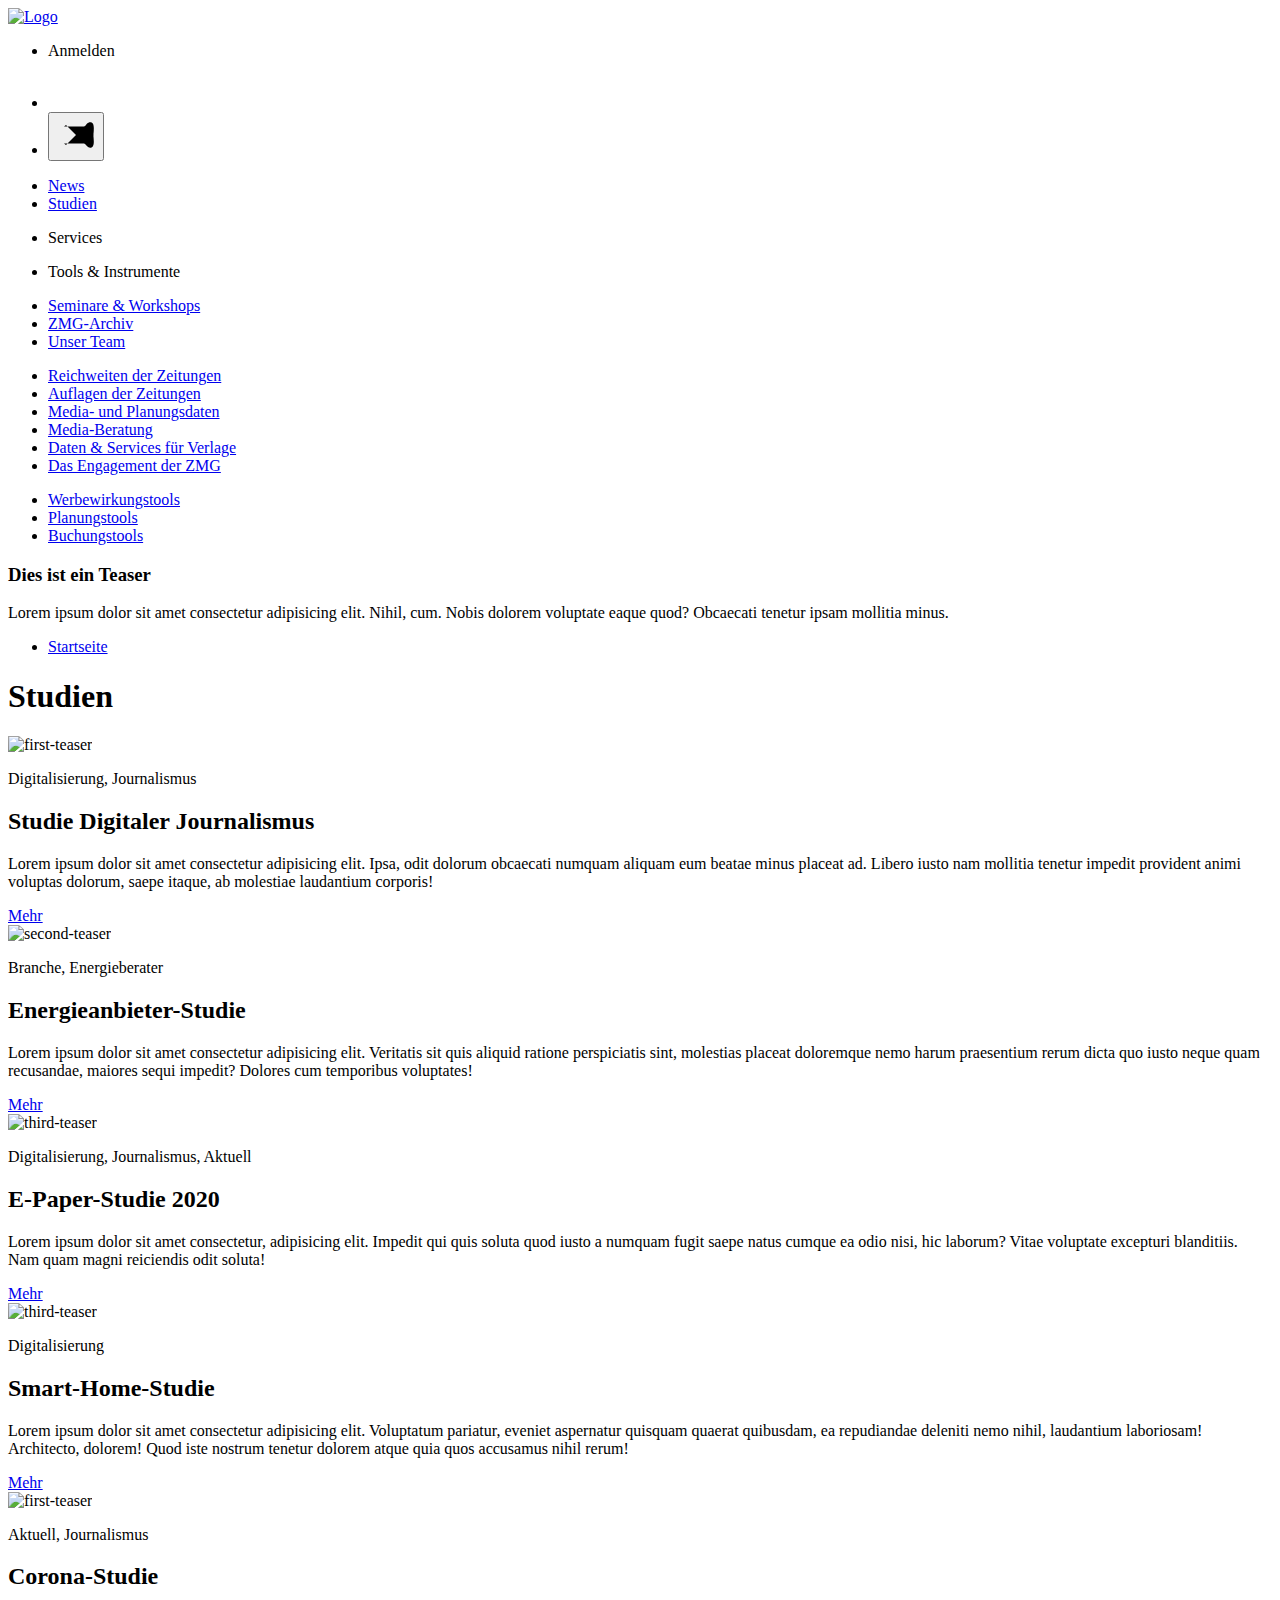
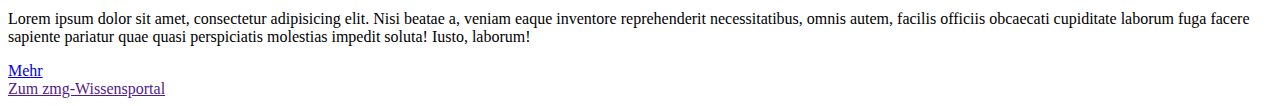
==== Ressources/Public/index.html @ fde975bb "[TASK] Website" ====
<!DOCTYPE html>
<html lang="en">

<head>
    <meta charset="UTF-8">
    <meta http-equiv="X-UA-Compatible" content="IE=edge">
    <meta name="viewport" content="width=device-width, initial-scale=1.0">
    <link rel="stylesheet" href="/main.4a07f87c.css">
    <title>Document</title>
<script src="/main.4a07f87c.js"></script></head>

<body>
    <div class="nav-container">
        <nav class="navbar">
            <div class="logo">
                <a href="/index.html"><img src="/zmg_logo.817211ac.svg" alt="Logo"></a>
            </div>
            <ul class="nav-items">
                <li><p>Anmelden</p><img src="/icon_anmelden.80fb8ffa.svg" alt=""></li>
                <li><img src="/icon_suche.3eb15b2d.svg" alt=""></li>
                <li> <button class="menuButton show-menu" onclick="this.classList.toggle('opened');this.setAttribute('aria-expanded', this.classList.contains('opened'))" aria-label="Main Menu">
                    <svg width="40" height="40" viewBox="0 0 100 100">
                      <path class="line line1" d="M 20,29.000046 H 80.000231 C 80.000231,29.000046 94.498839,28.817352 94.532987,66.711331 94.543142,77.980673 90.966081,81.670246 85.259173,81.668997 79.552261,81.667751 75.000211,74.999942 75.000211,74.999942 L 25.000021,25.000058"></path>
                      <path class="line line2" d="M 20,50 H 80"></path>
                      <path class="line line3" d="M 20,70.999954 H 80.000231 C 80.000231,70.999954 94.498839,71.182648 94.532987,33.288669 94.543142,22.019327 90.966081,18.329754 85.259173,18.331003 79.552261,18.332249 75.000211,25.000058 75.000211,25.000058 L 25.000021,74.999942"></path>
                    </svg>
                  </button>
                </li>
            </ul>
        </nav>
    </div>

    <div class="menu hidden">
        <ul class="nav-level-1">
            <li><a href="/sub.html">News</a></li>
            <li><a href="/sub.html">Studien</a></li>
            <li><p class="has-subPage services">Services</p></li>
            <li><p class="has-subPage tools">Tools & Instrumente</p></li>
            <li><a href="/sub.html">Seminare & Workshops</a></li>
            <li><a href="/sub.html">ZMG-Archiv</a></li>
            <li><a href="/sub.html">Unser Team</a></li>
        </ul>
        <ul class="nav-level-2 level-2-services hidden">
            <li><a href="/sub.html">Reichweiten der Zeitungen</a></li>
            <li><a href="/sub.html">Auflagen der Zeitungen</a></li>
            <li><a href="/sub.html">Media- und Planungsdaten</a></li>
            <li><a href="/sub.html">Media-Beratung</a></li>
            <li><a href="/sub.html">Daten & Services für Verlage</a></li>
            <li><a href="/sub.html">Das Engagement der ZMG</a></li>
        </ul>

        <ul class="nav-level-2 level-2-tools hidden ">
            <li><a href="/sub.html">Werbewirkungstools</a></li>
            <li><a href="/sub.html">Planungstools</a></li>
            <li><a href="/sub.html">Buchungstools</a></li>
        </ul>
        <div class="menu-teaser hidden">
            <div class="menu-teaser-image">
            </div>
            <h3>Dies ist ein Teaser</h3>
            <p>Lorem ipsum dolor sit amet consectetur adipisicing elit. Nihil, cum. Nobis dolorem voluptate eaque quod? Obcaecati tenetur ipsam mollitia minus.</p>
        </div>
    </div>

    <div class="content-wrapper">
    
        <div class="bread-crumb">
            <ul>
                <li><a href="/index.html">Startseite</a></li>
            </ul>
        </div>

        <main>
            <h1>Studien</h1>

            <div class="teaser">
                <img src="/1.669ef572.png" alt="first-teaser">
                <div class="teaser-content">
                    <p class="teaser-category">Digitalisierung, Journalismus</p>
                    <h2 class="teaser-title">Studie Digitaler Journalismus</h2>
                    <p>Lorem ipsum dolor sit amet consectetur adipisicing elit. Ipsa, odit dolorum obcaecati numquam aliquam eum beatae minus placeat ad. Libero iusto nam mollitia tenetur impedit provident animi voluptas dolorum, saepe itaque, ab molestiae laudantium corporis!</p>
                    <a href="/sub.html">Mehr</a>
                </div>
            </div>
            <div class="teaser">
                <img src="/3.626b8dfb.png" alt="second-teaser">
                <div class="teaser-content">
                    <p class="teaser-category">Branche, Energieberater</p>
                    <h2 class="teaser-title">Energieanbieter-Studie</h2>
                    <p>Lorem ipsum dolor sit amet consectetur adipisicing elit. Veritatis sit quis aliquid ratione perspiciatis sint, molestias placeat doloremque nemo harum praesentium rerum dicta quo iusto neque quam recusandae, maiores sequi impedit? Dolores cum temporibus voluptates!</p>
                    <a href="/sub.html">Mehr</a>
                </div>
            </div>
            <div class="teaser">
                <img src="/4.638126a5.png" alt="third-teaser">
                <div class="teaser-content">
                    <p class="teaser-category">Digitalisierung, Journalismus, Aktuell</p>
                    <h2 class="teaser-title">E-Paper-Studie 2020</h2>
                    <p>Lorem ipsum dolor sit amet consectetur, adipisicing elit. Impedit qui quis soluta quod iusto a numquam fugit saepe natus cumque ea odio nisi, hic laborum? Vitae voluptate excepturi blanditiis. Nam quam magni reiciendis odit soluta!</p>
                    <a href="/sub.html">Mehr</a>
                </div>
            </div>
            <div class="teaser">
                <img src="/2.afe90847.png" alt="third-teaser">
                <div class="teaser-content">
                    <p class="teaser-category">Digitalisierung</p>
                    <h2 class="teaser-title">Smart-Home-Studie</h2>
                    <p>Lorem ipsum dolor sit amet consectetur adipisicing elit. Voluptatum pariatur, eveniet aspernatur quisquam quaerat quibusdam, ea repudiandae deleniti nemo nihil, laudantium laboriosam! Architecto, dolorem! Quod iste nostrum tenetur dolorem atque quia quos accusamus nihil rerum!</p>
                    <a href="/sub.html">Mehr</a>
                </div>
            </div>
            <div class="teaser">
                <img src="/5.f92fd753.png" alt="first-teaser">
                <div class="teaser-content">
                    <p class="teaser-category">Aktuell, Journalismus</p>
                    <h2 class="teaser-title">Corona-Studie</h2>
                    <p>Lorem ipsum dolor sit amet, consectetur adipisicing elit. Nisi beatae a, veniam eaque inventore reprehenderit necessitatibus, omnis autem, facilis officiis obcaecati cupiditate laborum fuga facere sapiente pariatur quae quasi perspiciatis molestias impedit soluta! Iusto, laborum!</p>
                    <a href="/sub.html">Mehr</a>
                </div>
            </div>

            <a href="" class="cta">Zum zmg-Wissensportal</a>
        </main>

    </div> <!--Wrapper closing-->


    <script src="https://ajax.googleapis.com/ajax/libs/jquery/3.6.0/jquery.min.js"></script>
    <script src="/main.fb6bbcaf.js"></script>
</body>

</html>
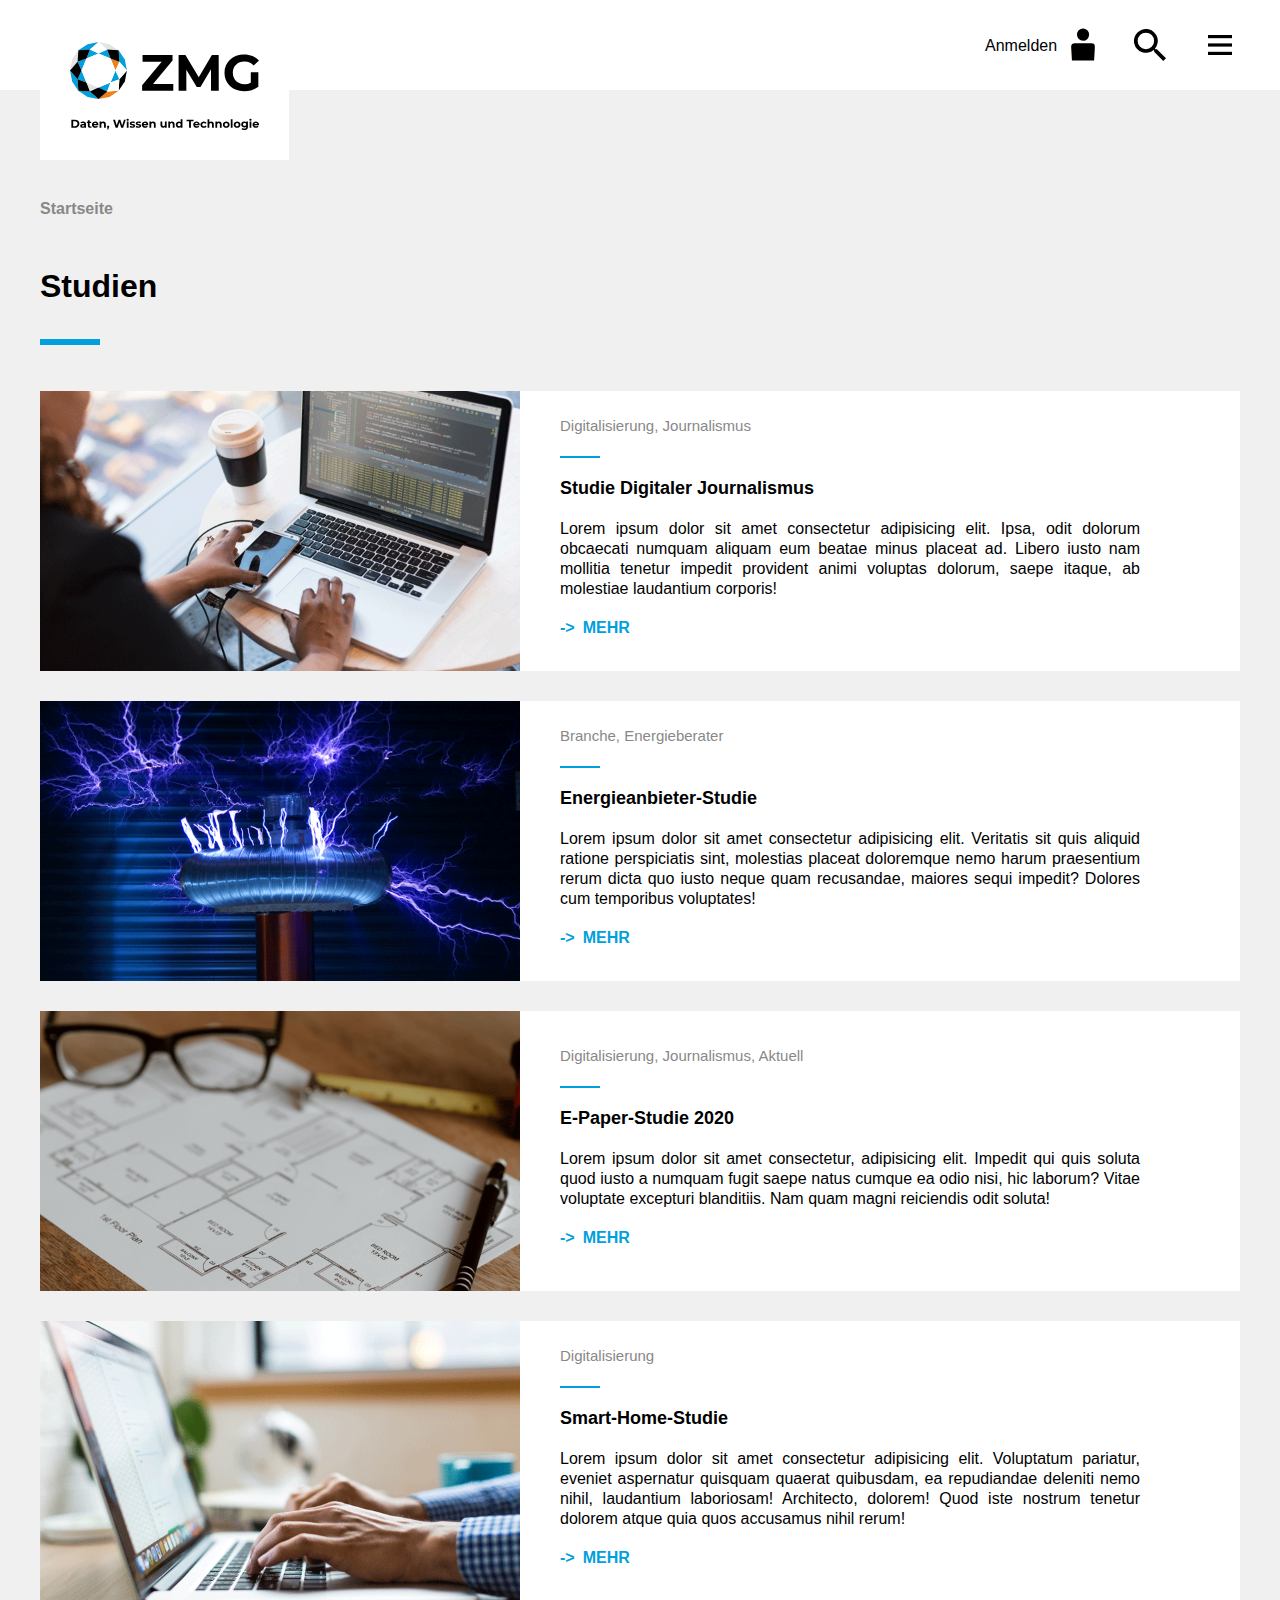
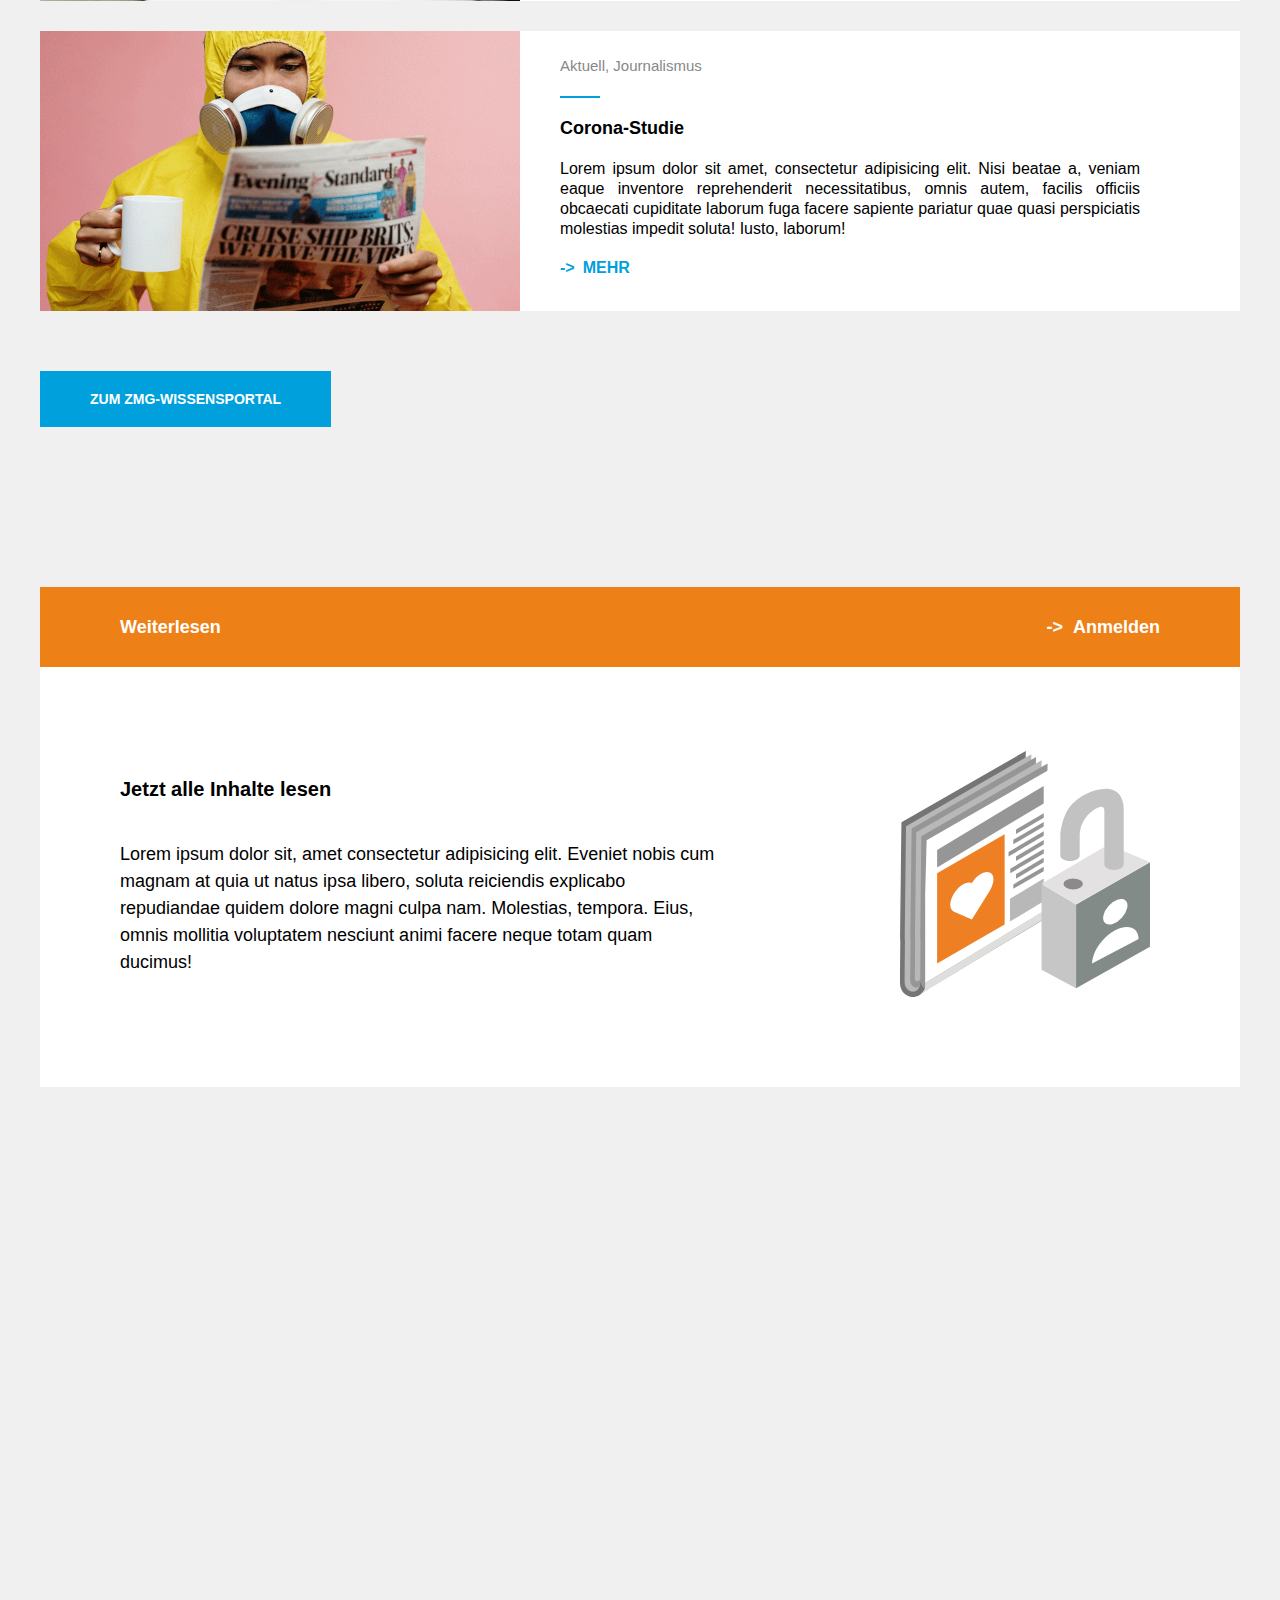
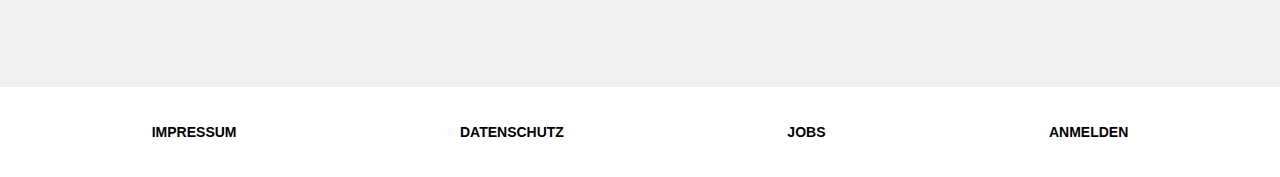
==== commit a833ef09: "[TASK] Adjustments" ====
--- a/Ressources/Public/index.html
+++ b/Ressources/Public/index.html
@@ -1,132 +1 @@
-<!DOCTYPE html>
-<html lang="en">
-
-<head>
-    <meta charset="UTF-8">
-    <meta http-equiv="X-UA-Compatible" content="IE=edge">
-    <meta name="viewport" content="width=device-width, initial-scale=1.0">
-    <link rel="stylesheet" href="/main.4a07f87c.css">
-    <title>Document</title>
-<script src="/main.4a07f87c.js"></script></head>
-
-<body>
-    <div class="nav-container">
-        <nav class="navbar">
-            <div class="logo">
-                <a href="/index.html"><img src="/zmg_logo.817211ac.svg" alt="Logo"></a>
-            </div>
-            <ul class="nav-items">
-                <li><p>Anmelden</p><img src="/icon_anmelden.80fb8ffa.svg" alt=""></li>
-                <li><img src="/icon_suche.3eb15b2d.svg" alt=""></li>
-                <li> <button class="menuButton show-menu" onclick="this.classList.toggle('opened');this.setAttribute('aria-expanded', this.classList.contains('opened'))" aria-label="Main Menu">
-                    <svg width="40" height="40" viewBox="0 0 100 100">
-                      <path class="line line1" d="M 20,29.000046 H 80.000231 C 80.000231,29.000046 94.498839,28.817352 94.532987,66.711331 94.543142,77.980673 90.966081,81.670246 85.259173,81.668997 79.552261,81.667751 75.000211,74.999942 75.000211,74.999942 L 25.000021,25.000058"></path>
-                      <path class="line line2" d="M 20,50 H 80"></path>
-                      <path class="line line3" d="M 20,70.999954 H 80.000231 C 80.000231,70.999954 94.498839,71.182648 94.532987,33.288669 94.543142,22.019327 90.966081,18.329754 85.259173,18.331003 79.552261,18.332249 75.000211,25.000058 75.000211,25.000058 L 25.000021,74.999942"></path>
-                    </svg>
-                  </button>
-                </li>
-            </ul>
-        </nav>
-    </div>
-
-    <div class="menu hidden">
-        <ul class="nav-level-1">
-            <li><a href="/sub.html">News</a></li>
-            <li><a href="/sub.html">Studien</a></li>
-            <li><p class="has-subPage services">Services</p></li>
-            <li><p class="has-subPage tools">Tools & Instrumente</p></li>
-            <li><a href="/sub.html">Seminare & Workshops</a></li>
-            <li><a href="/sub.html">ZMG-Archiv</a></li>
-            <li><a href="/sub.html">Unser Team</a></li>
-        </ul>
-        <ul class="nav-level-2 level-2-services hidden">
-            <li><a href="/sub.html">Reichweiten der Zeitungen</a></li>
-            <li><a href="/sub.html">Auflagen der Zeitungen</a></li>
-            <li><a href="/sub.html">Media- und Planungsdaten</a></li>
-            <li><a href="/sub.html">Media-Beratung</a></li>
-            <li><a href="/sub.html">Daten & Services für Verlage</a></li>
-            <li><a href="/sub.html">Das Engagement der ZMG</a></li>
-        </ul>
-
-        <ul class="nav-level-2 level-2-tools hidden ">
-            <li><a href="/sub.html">Werbewirkungstools</a></li>
-            <li><a href="/sub.html">Planungstools</a></li>
-            <li><a href="/sub.html">Buchungstools</a></li>
-        </ul>
-        <div class="menu-teaser hidden">
-            <div class="menu-teaser-image">
-            </div>
-            <h3>Dies ist ein Teaser</h3>
-            <p>Lorem ipsum dolor sit amet consectetur adipisicing elit. Nihil, cum. Nobis dolorem voluptate eaque quod? Obcaecati tenetur ipsam mollitia minus.</p>
-        </div>
-    </div>
-
-    <div class="content-wrapper">
-    
-        <div class="bread-crumb">
-            <ul>
-                <li><a href="/index.html">Startseite</a></li>
-            </ul>
-        </div>
-
-        <main>
-            <h1>Studien</h1>
-
-            <div class="teaser">
-                <img src="/1.669ef572.png" alt="first-teaser">
-                <div class="teaser-content">
-                    <p class="teaser-category">Digitalisierung, Journalismus</p>
-                    <h2 class="teaser-title">Studie Digitaler Journalismus</h2>
-                    <p>Lorem ipsum dolor sit amet consectetur adipisicing elit. Ipsa, odit dolorum obcaecati numquam aliquam eum beatae minus placeat ad. Libero iusto nam mollitia tenetur impedit provident animi voluptas dolorum, saepe itaque, ab molestiae laudantium corporis!</p>
-                    <a href="/sub.html">Mehr</a>
-                </div>
-            </div>
-            <div class="teaser">
-                <img src="/3.626b8dfb.png" alt="second-teaser">
-                <div class="teaser-content">
-                    <p class="teaser-category">Branche, Energieberater</p>
-                    <h2 class="teaser-title">Energieanbieter-Studie</h2>
-                    <p>Lorem ipsum dolor sit amet consectetur adipisicing elit. Veritatis sit quis aliquid ratione perspiciatis sint, molestias placeat doloremque nemo harum praesentium rerum dicta quo iusto neque quam recusandae, maiores sequi impedit? Dolores cum temporibus voluptates!</p>
-                    <a href="/sub.html">Mehr</a>
-                </div>
-            </div>
-            <div class="teaser">
-                <img src="/4.638126a5.png" alt="third-teaser">
-                <div class="teaser-content">
-                    <p class="teaser-category">Digitalisierung, Journalismus, Aktuell</p>
-                    <h2 class="teaser-title">E-Paper-Studie 2020</h2>
-                    <p>Lorem ipsum dolor sit amet consectetur, adipisicing elit. Impedit qui quis soluta quod iusto a numquam fugit saepe natus cumque ea odio nisi, hic laborum? Vitae voluptate excepturi blanditiis. Nam quam magni reiciendis odit soluta!</p>
-                    <a href="/sub.html">Mehr</a>
-                </div>
-            </div>
-            <div class="teaser">
-                <img src="/2.afe90847.png" alt="third-teaser">
-                <div class="teaser-content">
-                    <p class="teaser-category">Digitalisierung</p>
-                    <h2 class="teaser-title">Smart-Home-Studie</h2>
-                    <p>Lorem ipsum dolor sit amet consectetur adipisicing elit. Voluptatum pariatur, eveniet aspernatur quisquam quaerat quibusdam, ea repudiandae deleniti nemo nihil, laudantium laboriosam! Architecto, dolorem! Quod iste nostrum tenetur dolorem atque quia quos accusamus nihil rerum!</p>
-                    <a href="/sub.html">Mehr</a>
-                </div>
-            </div>
-            <div class="teaser">
-                <img src="/5.f92fd753.png" alt="first-teaser">
-                <div class="teaser-content">
-                    <p class="teaser-category">Aktuell, Journalismus</p>
-                    <h2 class="teaser-title">Corona-Studie</h2>
-                    <p>Lorem ipsum dolor sit amet, consectetur adipisicing elit. Nisi beatae a, veniam eaque inventore reprehenderit necessitatibus, omnis autem, facilis officiis obcaecati cupiditate laborum fuga facere sapiente pariatur quae quasi perspiciatis molestias impedit soluta! Iusto, laborum!</p>
-                    <a href="/sub.html">Mehr</a>
-                </div>
-            </div>
-
-            <a href="" class="cta">Zum zmg-Wissensportal</a>
-        </main>
-
-    </div> <!--Wrapper closing-->
-
-
-    <script src="https://ajax.googleapis.com/ajax/libs/jquery/3.6.0/jquery.min.js"></script>
-    <script src="/main.fb6bbcaf.js"></script>
-</body>
-
-</html>+<!DOCTYPE html><html lang="en"><head><meta charset="UTF-8"><meta http-equiv="X-UA-Compatible" content="IE=edge"><meta name="viewport" content="width=device-width, initial-scale=1.0"><link rel="stylesheet" href="main.59093b3b.css"><title>Document</title></head><body> <div class="nav-container"> <nav class="navbar"> <div class="logo"> <a href="index.html"><img src="zmg_logo.e4b07c7a.svg" alt="Logo"></a> </div> <ul class="nav-items"> <li><p>Anmelden</p><svg xmlns="http://www.w3.org/2000/svg" width="32" height="33" viewBox="0 0 32 33"> <g id="Person" transform="translate(-1256 -3484.5)"> <rect id="Rechteck_111" data-name="Rechteck 111" width="32" height="32" transform="translate(1256 3485)" fill="#fff" opacity="0"></rect> <path id="Schnittmenge_4" data-name="Schnittmenge 4" d="M-9900.238-10c-.275-4.4-.527-8.81-.781-13.215-.158-2.725,1.029-3.982,3.781-3.993,2.711-.012,5.42,0,8.129,0,.9,0,1.807,0,2.709,0,1.887,0,3.773-.006,5.66.01,2.4.019,3.48,1.03,3.406,3.438-.105,3.574-.34,7.146-.561,10.715q-.1,1.526-.205,3.05Zm11.182-19.681a6.2,6.2,0,0,1-6.172-6.226A5.963,5.963,0,0,1-9889.2-42a5.978,5.978,0,0,1,6.146,6.108,6.146,6.146,0,0,1-5.965,6.21Z" transform="translate(11161.182 3526.999)" stroke="rgba(0,0,0,0)" stroke-miterlimit="10" stroke-width="1"></path> </g> </svg></li> <li><svg xmlns="http://www.w3.org/2000/svg" width="32" height="32" viewBox="0 0 32 32"> <g id="Lupe" transform="translate(-1295 -3485)"> <rect id="Rechteck_112" data-name="Rechteck 112" width="32" height="32" transform="translate(1295 3485)" fill="#fff" opacity="0"></rect> <path id="Icon_material-search" data-name="Icon material-search" d="M27.37,24.626H25.925l-.512-.494a11.91,11.91,0,1,0-1.281,1.281l.494.512V27.37l9.148,9.13L36.5,33.774Zm-10.978,0a8.233,8.233,0,1,1,8.233-8.233A8.222,8.222,0,0,1,16.393,24.626Z" transform="translate(1290.5 3480.5)"></path> </g> </svg> </li> <li> <button class="menuButton show-menu" onclick="this.classList.toggle('opened');this.setAttribute('aria-expanded', this.classList.contains('opened'))" aria-label="Main Menu"> <svg width="40" height="40" viewBox="0 0 100 100"> <path class="line line1" d="M 20,29.000046 H 80.000231 C 80.000231,29.000046 94.498839,28.817352 94.532987,66.711331 94.543142,77.980673 90.966081,81.670246 85.259173,81.668997 79.552261,81.667751 75.000211,74.999942 75.000211,74.999942 L 25.000021,25.000058"></path> <path class="line line2" d="M 20,50 H 80"></path> <path class="line line3" d="M 20,70.999954 H 80.000231 C 80.000231,70.999954 94.498839,71.182648 94.532987,33.288669 94.543142,22.019327 90.966081,18.329754 85.259173,18.331003 79.552261,18.332249 75.000211,25.000058 75.000211,25.000058 L 25.000021,74.999942"></path> </svg> </button> </li> </ul> </nav> </div> <div class="hidden menu"> <ul class="nav-level-1"> <li><a href="sub.html">News</a></li> <li><a href="sub.html">Studien</a></li> <li><p class="has-subPage services">Services</p></li> <li><p class="has-subPage tools">Tools & Instrumente</p></li> <li><a href="sub.html">Seminare & Workshops</a></li> <li><a href="sub.html">ZMG-Archiv</a></li> <li><a href="sub.html">Unser Team</a></li> </ul> <ul class="hidden level-2-services nav-level-2"> <li><a href="sub.html">Reichweiten der Zeitungen</a></li> <li><a href="sub.html">Auflagen der Zeitungen</a></li> <li><a href="sub.html">Media- und Planungsdaten</a></li> <li><a href="sub.html">Media-Beratung</a></li> <li><a href="sub.html">Daten & Services für Verlage</a></li> <li><a href="sub.html">Das Engagement der ZMG</a></li> </ul> <ul class="hidden level-2-tools nav-level-2"> <li><a href="sub.html">Werbewirkungstools</a></li> <li><a href="sub.html">Planungstools</a></li> <li><a href="sub.html">Buchungstools</a></li> </ul> <div class="hidden menu-teaser"> <div class="menu-teaser-image"> </div> <h3>Dies ist ein Teaser</h3> <p>Lorem ipsum dolor sit amet consectetur adipisicing elit. Nihil, cum. Nobis dolorem voluptate eaque quod? Obcaecati tenetur ipsam mollitia minus.</p> </div> </div> <div class="content-wrapper"> <div class="bread-crumb"> <ul> <li><a href="index.html">Startseite</a></li> </ul> </div> <main> <h1>Studien</h1> <div class="teaser"> <img src="1.e93bbf5e.png" alt="first-teaser"> <div class="teaser-content"> <p class="teaser-category">Digitalisierung, Journalismus</p> <h2 class="teaser-title">Studie Digitaler Journalismus</h2> <p>Lorem ipsum dolor sit amet consectetur adipisicing elit. Ipsa, odit dolorum obcaecati numquam aliquam eum beatae minus placeat ad. Libero iusto nam mollitia tenetur impedit provident animi voluptas dolorum, saepe itaque, ab molestiae laudantium corporis!</p> <a href="sub.html">Mehr</a> </div> </div> <div class="teaser"> <img src="3.c77cd8c3.png" alt="second-teaser"> <div class="teaser-content"> <p class="teaser-category">Branche, Energieberater</p> <h2 class="teaser-title">Energieanbieter-Studie</h2> <p>Lorem ipsum dolor sit amet consectetur adipisicing elit. Veritatis sit quis aliquid ratione perspiciatis sint, molestias placeat doloremque nemo harum praesentium rerum dicta quo iusto neque quam recusandae, maiores sequi impedit? Dolores cum temporibus voluptates!</p> <a href="sub.html">Mehr</a> </div> </div> <div class="teaser"> <img src="4.e2fd3b27.png" alt="third-teaser"> <div class="teaser-content"> <p class="teaser-category">Digitalisierung, Journalismus, Aktuell</p> <h2 class="teaser-title">E-Paper-Studie 2020</h2> <p>Lorem ipsum dolor sit amet consectetur, adipisicing elit. Impedit qui quis soluta quod iusto a numquam fugit saepe natus cumque ea odio nisi, hic laborum? Vitae voluptate excepturi blanditiis. Nam quam magni reiciendis odit soluta!</p> <a href="sub.html">Mehr</a> </div> </div> <div class="teaser"> <img src="2.5c48288c.png" alt="third-teaser"> <div class="teaser-content"> <p class="teaser-category">Digitalisierung</p> <h2 class="teaser-title">Smart-Home-Studie</h2> <p>Lorem ipsum dolor sit amet consectetur adipisicing elit. Voluptatum pariatur, eveniet aspernatur quisquam quaerat quibusdam, ea repudiandae deleniti nemo nihil, laudantium laboriosam! Architecto, dolorem! Quod iste nostrum tenetur dolorem atque quia quos accusamus nihil rerum!</p> <a href="sub.html">Mehr</a> </div> </div> <div class="teaser"> <img src="5.3db6870a.png" alt="first-teaser"> <div class="teaser-content"> <p class="teaser-category">Aktuell, Journalismus</p> <h2 class="teaser-title">Corona-Studie</h2> <p>Lorem ipsum dolor sit amet, consectetur adipisicing elit. Nisi beatae a, veniam eaque inventore reprehenderit necessitatibus, omnis autem, facilis officiis obcaecati cupiditate laborum fuga facere sapiente pariatur quae quasi perspiciatis molestias impedit soluta! Iusto, laborum!</p> <a href="sub.html">Mehr</a> </div> </div> <a href="sub.html" class="cta">Zum zmg-Wissensportal</a> <div class="content-element-2"> <div class="teaser"> <a href="sub">Weiterlesen</a> <a href="sub">Anmelden</a> </div> <div class="teaser-content"> <div class="teaser-text"> <h3>Jetzt alle Inhalte lesen</h3> <p>Lorem ipsum dolor sit, amet consectetur adipisicing elit. Eveniet nobis cum magnam at quia ut natus ipsa libero, soluta reiciendis explicabo repudiandae quidem dolore magni culpa nam. Molestias, tempora. Eius, omnis mollitia voluptatem nesciunt animi facere neque totam quam ducimus!</p> </div> <img src="illu_mitgleidschafft.d0e4cb1d.svg" alt=""> </div> </div> </main> </div>  <div class="footer-container"> <div class="footer"> <ul> <li><a href="sub.html">Impressum</a></li> <li><a href="sub.html">Datenschutz</a></li> <li><a href="sub.html">Jobs</a></li> <li><a href="sub.html">Anmelden</a></li> </ul> </div> </div> <script src="https://ajax.googleapis.com/ajax/libs/jquery/3.6.0/jquery.min.js"></script> <script src="main.6518d4b3.js"></script> </body></html>--- a/Ressources/Public/main.59093b3b.css
+++ b/Ressources/Public/main.59093b3b.css
@@ -0,0 +1,2 @@
+*{box-sizing:border-box;font-family:Verdana,Geneva,Tahoma,sans-serif}*,body{margin:0;padding:0}body{background-color:#f0f0f0}.nav-container{width:100%;background-color:#fff;position:fixed;z-index:2}.nav-container .navbar{background-color:#fff;color:#000;display:flex;justify-content:space-between;height:90px;width:1200px;margin:0 auto}.nav-container .navbar .logo{padding:15px;position:relative;top:41px}.nav-container .navbar .logo img{background-color:#fff;position:absolute;margin:auto;top:0;left:0;right:0;bottom:0;padding:30px}.nav-container .navbar .nav-items{list-style:none}.nav-container .navbar .nav-items li{display:inline-block;padding:25px 15px;cursor:pointer}.nav-container .navbar .nav-items li p{display:inline;vertical-align:10px;margin-right:10px;color:#000}.nav-container .navbar .nav-items li:last-child{padding-right:0;vertical-align:sub}.nav-container .navbar .nav-items li svg{fill:#000;transition:all .2s ease}.nav-container .navbar .nav-items li svg:hover{fill:#00a0dd}.nav-container .menuButton{background-color:transparent;border:none;cursor:pointer;display:flex;padding:0}.nav-container .line{fill:none;stroke:#000;stroke-width:8;transition:stroke-dasharray .6s cubic-bezier(.4,0,.2,1),stroke-dashoffset .6s cubic-bezier(.4,0,.2,1)}.nav-container .line1{stroke-dasharray:60 207;stroke-width:8}.nav-container .line2{stroke-dasharray:60 60;stroke-width:8}.nav-container .line3{stroke-dasharray:60 207;stroke-width:8}.nav-container .opened .line1{stroke-dasharray:90 207;stroke-dashoffset:-134;stroke-width:8}.nav-container .opened .line2{stroke-dasharray:1 60;stroke-dashoffset:-30;stroke-width:8}.nav-container .opened .line3{stroke-dasharray:90 207;stroke-dashoffset:-134;stroke-width:8}.menu{background-color:#00a0dd;z-index:1;position:absolute;width:1200px;position:fixed;top:90px;margin:0 auto;left:0;right:0;padding:140px 100px 60px;display:flex;flex-direction:row;justify-content:space-between;align-items:center}.nav-level-1{width:450px}.nav-level-1,.nav-level-2{list-style:none;font-size:30px;line-height:70px;font-weight:700}.has-subPage{display:flex;justify-content:space-between}.has-subPage:after{content:"+"}.nav-level-1 li a,p{text-decoration:none;color:#fff}.nav-level-1 li a:hover,p:hover{color:#000;cursor:pointer}.nav-level-2 li a{text-decoration:none;color:#000}.nav-level-2 li a:hover{color:#fff}.menu-teaser{width:300px;display:flex;flex-direction:column;align-items:center}.menu-teaser .menu-teaser-image{height:40px;width:20px;background-color:#ee8018}.menu-teaser .menu-teaser-image:before{left:-30px;bottom:20px;height:60px}.menu-teaser .menu-teaser-image:after,.menu-teaser .menu-teaser-image:before{content:"";display:block;position:relative;width:20px;background-color:#ee8018}.menu-teaser .menu-teaser-image:after{left:30px;top:-110px;height:90px}.menu-teaser h3{color:#fff;font-size:20px;padding:40px 40px 20px;text-align:center}.menu-teaser p{color:#fff;font-size:16px;line-height:20px;text-align:justify}.bread-crumb{position:relative;top:200px}.bread-crumb ul{list-style:none;display:flex}.bread-crumb ul li{padding-right:20px}.bread-crumb ul li a{text-decoration:none;font-weight:700;color:#888}.bread-crumb ul li a:hover{color:#00a0dd;border-bottom:3px solid #00a0dd}.content-wrapper{margin:0 auto;width:1200px}.content-wrapper main{padding-bottom:400px}.content-wrapper h1{padding:250px 0 80px}.content-wrapper h1:after{content:"";background-color:#00a0dd;position:relative;display:block;width:60px;height:6px;bottom:-34px}.content-wrapper .teaser{width:100%;height:280px;background-color:#fff;margin-bottom:30px;display:flex;flex-direction:row;justify-content:center;align-items:center}.content-wrapper .teaser img{width:40%}.content-wrapper .teaser .teaser-content{width:60%;padding:30px 100px 60px 40px}.content-wrapper .teaser .teaser-content .teaser-category{color:#888;padding-bottom:40px;font-size:15px}.content-wrapper .teaser .teaser-content h2{font-weight:700;font-size:18px}.content-wrapper .teaser .teaser-content h2:before{content:"";position:relative;top:-20px;display:block;width:40px;height:2px;background-color:#00a0dd}.content-wrapper .teaser .teaser-content p{font-size:16px;line-height:20px;text-align:justify;padding:20px 0;color:#000;cursor:auto}.content-wrapper .teaser .teaser-content a{font-weight:700;text-transform:uppercase;color:#00a0dd;text-decoration:none;transition:all .2s ease}.content-wrapper .teaser .teaser-content a:before{content:"->";padding-right:8px;font-weight:700}.content-wrapper .teaser .teaser-content a:hover{border-bottom:2px solid #00a0dd}.content-wrapper .cta{background-color:#00a0dd;display:block;margin-top:60px;width:fit-content;color:#fff;border:none;text-transform:uppercase;text-decoration:none;font-weight:700;padding:20px 50px;font-size:14px;transition:all .3s ease}.content-wrapper .cta:hover{background-color:#1cb9f7;text-decoration:underline;transform:scale(1.03)}.content-wrapper .content-element-2{padding-top:40px}.content-wrapper .content-element-2 .teaser{background-color:#ee8018;width:100%;height:80px;display:flex;justify-content:space-between;padding:0 80px;line-height:80px;margin-bottom:0;margin-top:120px}.content-wrapper .content-element-2 .teaser a{color:#fff;font-weight:700;font-size:18px;text-decoration:none;transition:all .2s ease}.content-wrapper .content-element-2 .teaser a:last-child:before{content:"->";padding-right:10px}.content-wrapper .content-element-2 .teaser a:hover{text-decoration:underline}.content-wrapper .content-element-2 .teaser-content{display:flex;justify-content:space-between;align-items:center;background-color:#fff;padding:80px}.content-wrapper .content-element-2 .teaser-content .teaser-text{width:600px}.content-wrapper .content-element-2 .teaser-content .teaser-text h3{font-size:20px;padding:0 0 40px}.content-wrapper .content-element-2 .teaser-content .teaser-text p{color:#000;font-size:18px;line-height:27px;cursor:auto}.footer-container{background-color:#fff;overflow:hidden;margin-top:200px}.footer-container .footer{height:90px;width:1200px;margin:0 auto}.footer-container .footer ul{display:flex;list-style:none;justify-content:space-around;line-height:90px}.footer-container .footer ul li a{color:#000;text-decoration:none;font-weight:700;font-size:14px;text-transform:uppercase}.footer-container .footer ul li a:hover{border-bottom:2px solid #000}.hidden{display:none}.active{color:#000}.active:after{content:"-"}.menu.hidden-teaser>.menu-teaser{display:none}
+/*# sourceMappingURL=main.59093b3b.css.map */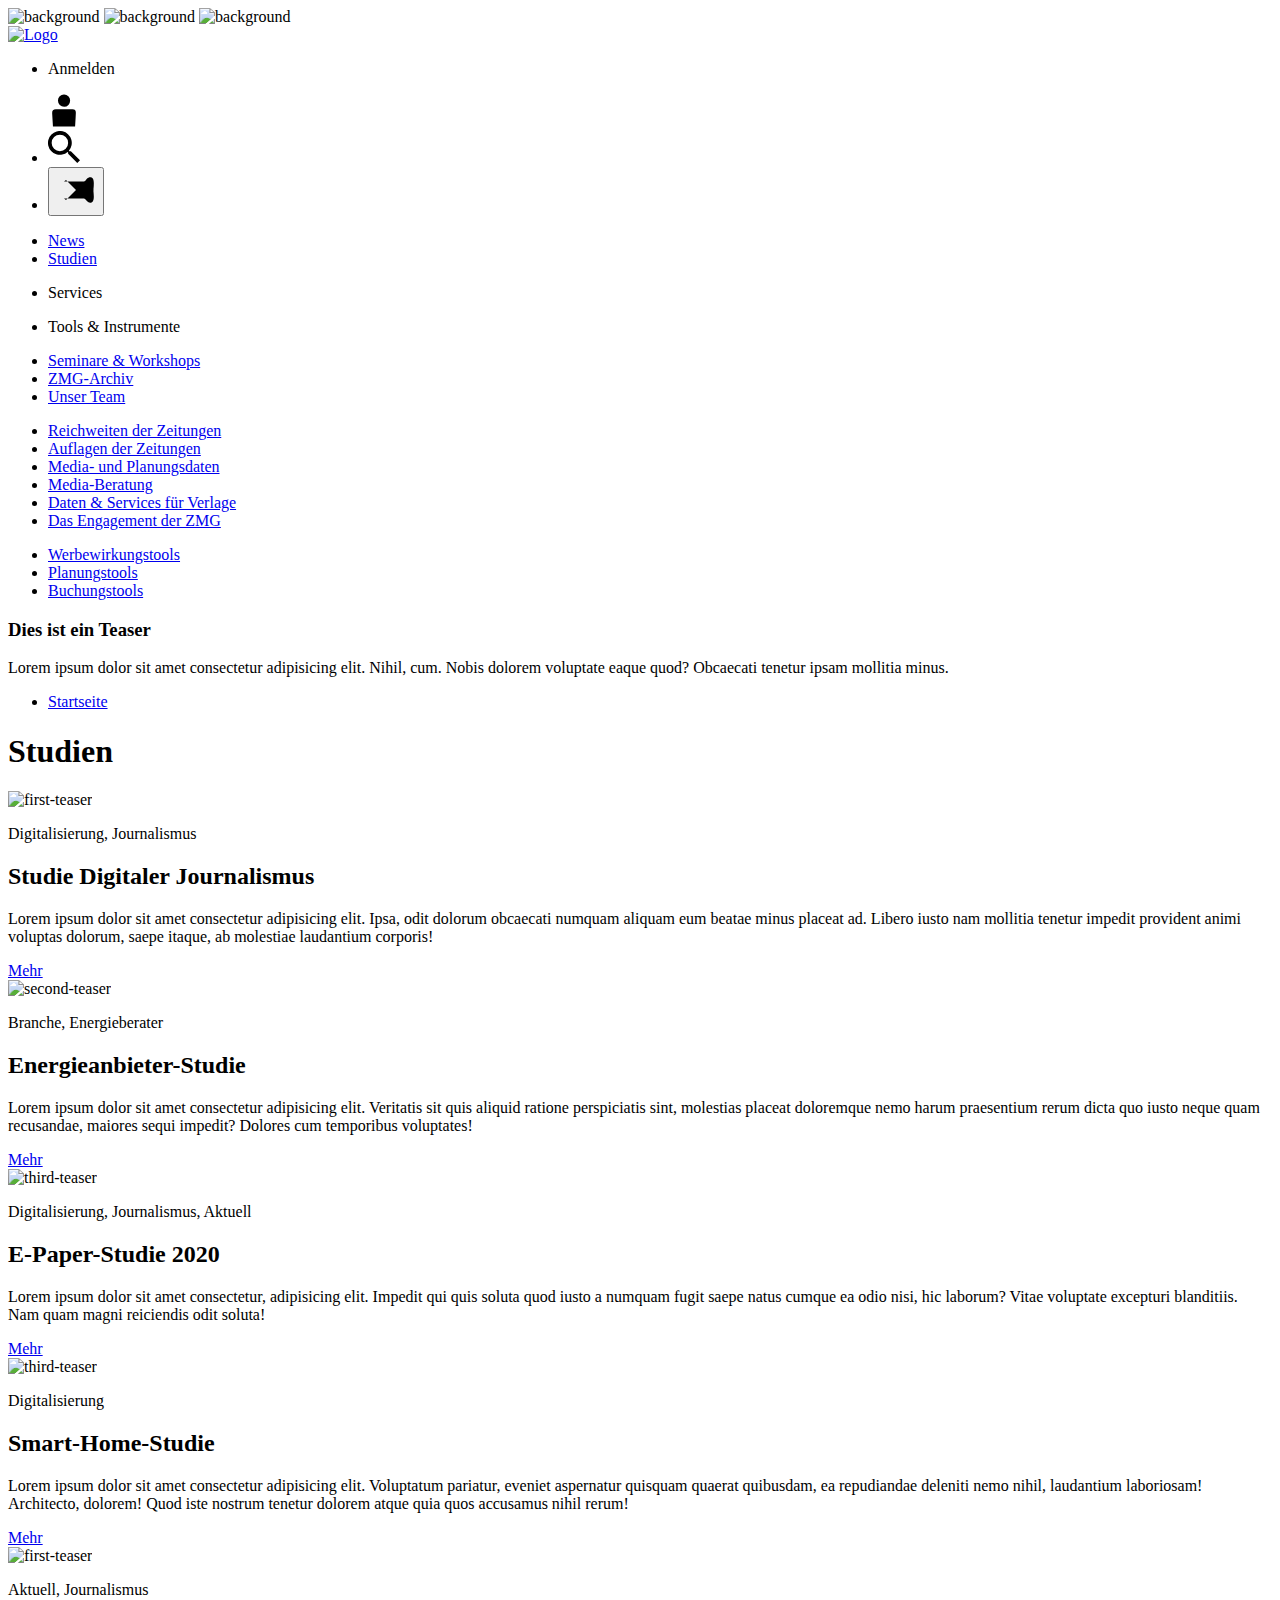
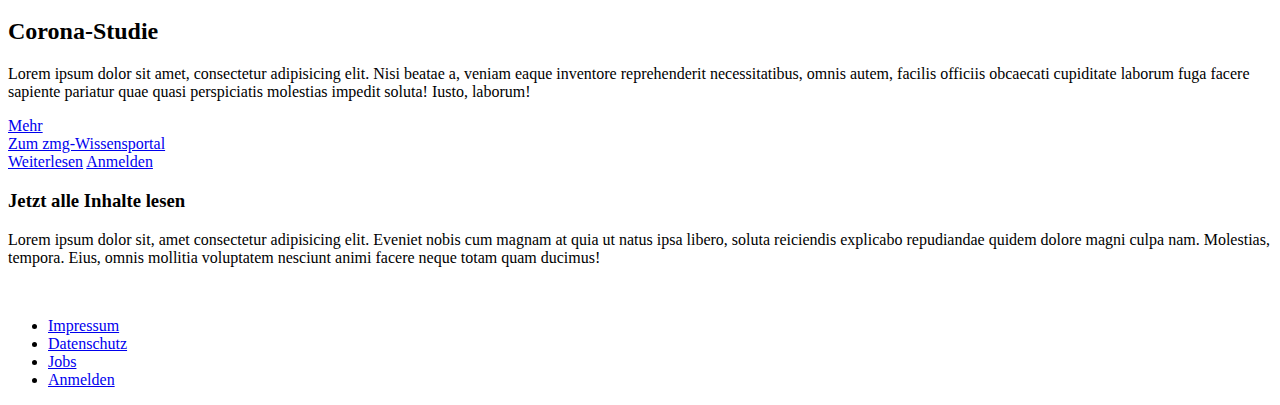
==== commit 8ba1099b: "[TASK] Background diamonds" ====
--- a/Ressources/Public/index.html
+++ b/Ressources/Public/index.html
@@ -1 +1,175 @@
-<!DOCTYPE html><html lang="en"><head><meta charset="UTF-8"><meta http-equiv="X-UA-Compatible" content="IE=edge"><meta name="viewport" content="width=device-width, initial-scale=1.0"><link rel="stylesheet" href="main.59093b3b.css"><title>Document</title></head><body> <div class="nav-container"> <nav class="navbar"> <div class="logo"> <a href="index.html"><img src="zmg_logo.e4b07c7a.svg" alt="Logo"></a> </div> <ul class="nav-items"> <li><p>Anmelden</p><svg xmlns="http://www.w3.org/2000/svg" width="32" height="33" viewBox="0 0 32 33"> <g id="Person" transform="translate(-1256 -3484.5)"> <rect id="Rechteck_111" data-name="Rechteck 111" width="32" height="32" transform="translate(1256 3485)" fill="#fff" opacity="0"></rect> <path id="Schnittmenge_4" data-name="Schnittmenge 4" d="M-9900.238-10c-.275-4.4-.527-8.81-.781-13.215-.158-2.725,1.029-3.982,3.781-3.993,2.711-.012,5.42,0,8.129,0,.9,0,1.807,0,2.709,0,1.887,0,3.773-.006,5.66.01,2.4.019,3.48,1.03,3.406,3.438-.105,3.574-.34,7.146-.561,10.715q-.1,1.526-.205,3.05Zm11.182-19.681a6.2,6.2,0,0,1-6.172-6.226A5.963,5.963,0,0,1-9889.2-42a5.978,5.978,0,0,1,6.146,6.108,6.146,6.146,0,0,1-5.965,6.21Z" transform="translate(11161.182 3526.999)" stroke="rgba(0,0,0,0)" stroke-miterlimit="10" stroke-width="1"></path> </g> </svg></li> <li><svg xmlns="http://www.w3.org/2000/svg" width="32" height="32" viewBox="0 0 32 32"> <g id="Lupe" transform="translate(-1295 -3485)"> <rect id="Rechteck_112" data-name="Rechteck 112" width="32" height="32" transform="translate(1295 3485)" fill="#fff" opacity="0"></rect> <path id="Icon_material-search" data-name="Icon material-search" d="M27.37,24.626H25.925l-.512-.494a11.91,11.91,0,1,0-1.281,1.281l.494.512V27.37l9.148,9.13L36.5,33.774Zm-10.978,0a8.233,8.233,0,1,1,8.233-8.233A8.222,8.222,0,0,1,16.393,24.626Z" transform="translate(1290.5 3480.5)"></path> </g> </svg> </li> <li> <button class="menuButton show-menu" onclick="this.classList.toggle('opened');this.setAttribute('aria-expanded', this.classList.contains('opened'))" aria-label="Main Menu"> <svg width="40" height="40" viewBox="0 0 100 100"> <path class="line line1" d="M 20,29.000046 H 80.000231 C 80.000231,29.000046 94.498839,28.817352 94.532987,66.711331 94.543142,77.980673 90.966081,81.670246 85.259173,81.668997 79.552261,81.667751 75.000211,74.999942 75.000211,74.999942 L 25.000021,25.000058"></path> <path class="line line2" d="M 20,50 H 80"></path> <path class="line line3" d="M 20,70.999954 H 80.000231 C 80.000231,70.999954 94.498839,71.182648 94.532987,33.288669 94.543142,22.019327 90.966081,18.329754 85.259173,18.331003 79.552261,18.332249 75.000211,25.000058 75.000211,25.000058 L 25.000021,74.999942"></path> </svg> </button> </li> </ul> </nav> </div> <div class="hidden menu"> <ul class="nav-level-1"> <li><a href="sub.html">News</a></li> <li><a href="sub.html">Studien</a></li> <li><p class="has-subPage services">Services</p></li> <li><p class="has-subPage tools">Tools & Instrumente</p></li> <li><a href="sub.html">Seminare & Workshops</a></li> <li><a href="sub.html">ZMG-Archiv</a></li> <li><a href="sub.html">Unser Team</a></li> </ul> <ul class="hidden level-2-services nav-level-2"> <li><a href="sub.html">Reichweiten der Zeitungen</a></li> <li><a href="sub.html">Auflagen der Zeitungen</a></li> <li><a href="sub.html">Media- und Planungsdaten</a></li> <li><a href="sub.html">Media-Beratung</a></li> <li><a href="sub.html">Daten & Services für Verlage</a></li> <li><a href="sub.html">Das Engagement der ZMG</a></li> </ul> <ul class="hidden level-2-tools nav-level-2"> <li><a href="sub.html">Werbewirkungstools</a></li> <li><a href="sub.html">Planungstools</a></li> <li><a href="sub.html">Buchungstools</a></li> </ul> <div class="hidden menu-teaser"> <div class="menu-teaser-image"> </div> <h3>Dies ist ein Teaser</h3> <p>Lorem ipsum dolor sit amet consectetur adipisicing elit. Nihil, cum. Nobis dolorem voluptate eaque quod? Obcaecati tenetur ipsam mollitia minus.</p> </div> </div> <div class="content-wrapper"> <div class="bread-crumb"> <ul> <li><a href="index.html">Startseite</a></li> </ul> </div> <main> <h1>Studien</h1> <div class="teaser"> <img src="1.e93bbf5e.png" alt="first-teaser"> <div class="teaser-content"> <p class="teaser-category">Digitalisierung, Journalismus</p> <h2 class="teaser-title">Studie Digitaler Journalismus</h2> <p>Lorem ipsum dolor sit amet consectetur adipisicing elit. Ipsa, odit dolorum obcaecati numquam aliquam eum beatae minus placeat ad. Libero iusto nam mollitia tenetur impedit provident animi voluptas dolorum, saepe itaque, ab molestiae laudantium corporis!</p> <a href="sub.html">Mehr</a> </div> </div> <div class="teaser"> <img src="3.c77cd8c3.png" alt="second-teaser"> <div class="teaser-content"> <p class="teaser-category">Branche, Energieberater</p> <h2 class="teaser-title">Energieanbieter-Studie</h2> <p>Lorem ipsum dolor sit amet consectetur adipisicing elit. Veritatis sit quis aliquid ratione perspiciatis sint, molestias placeat doloremque nemo harum praesentium rerum dicta quo iusto neque quam recusandae, maiores sequi impedit? Dolores cum temporibus voluptates!</p> <a href="sub.html">Mehr</a> </div> </div> <div class="teaser"> <img src="4.e2fd3b27.png" alt="third-teaser"> <div class="teaser-content"> <p class="teaser-category">Digitalisierung, Journalismus, Aktuell</p> <h2 class="teaser-title">E-Paper-Studie 2020</h2> <p>Lorem ipsum dolor sit amet consectetur, adipisicing elit. Impedit qui quis soluta quod iusto a numquam fugit saepe natus cumque ea odio nisi, hic laborum? Vitae voluptate excepturi blanditiis. Nam quam magni reiciendis odit soluta!</p> <a href="sub.html">Mehr</a> </div> </div> <div class="teaser"> <img src="2.5c48288c.png" alt="third-teaser"> <div class="teaser-content"> <p class="teaser-category">Digitalisierung</p> <h2 class="teaser-title">Smart-Home-Studie</h2> <p>Lorem ipsum dolor sit amet consectetur adipisicing elit. Voluptatum pariatur, eveniet aspernatur quisquam quaerat quibusdam, ea repudiandae deleniti nemo nihil, laudantium laboriosam! Architecto, dolorem! Quod iste nostrum tenetur dolorem atque quia quos accusamus nihil rerum!</p> <a href="sub.html">Mehr</a> </div> </div> <div class="teaser"> <img src="5.3db6870a.png" alt="first-teaser"> <div class="teaser-content"> <p class="teaser-category">Aktuell, Journalismus</p> <h2 class="teaser-title">Corona-Studie</h2> <p>Lorem ipsum dolor sit amet, consectetur adipisicing elit. Nisi beatae a, veniam eaque inventore reprehenderit necessitatibus, omnis autem, facilis officiis obcaecati cupiditate laborum fuga facere sapiente pariatur quae quasi perspiciatis molestias impedit soluta! Iusto, laborum!</p> <a href="sub.html">Mehr</a> </div> </div> <a href="sub.html" class="cta">Zum zmg-Wissensportal</a> <div class="content-element-2"> <div class="teaser"> <a href="sub">Weiterlesen</a> <a href="sub">Anmelden</a> </div> <div class="teaser-content"> <div class="teaser-text"> <h3>Jetzt alle Inhalte lesen</h3> <p>Lorem ipsum dolor sit, amet consectetur adipisicing elit. Eveniet nobis cum magnam at quia ut natus ipsa libero, soluta reiciendis explicabo repudiandae quidem dolore magni culpa nam. Molestias, tempora. Eius, omnis mollitia voluptatem nesciunt animi facere neque totam quam ducimus!</p> </div> <img src="illu_mitgleidschafft.d0e4cb1d.svg" alt=""> </div> </div> </main> </div>  <div class="footer-container"> <div class="footer"> <ul> <li><a href="sub.html">Impressum</a></li> <li><a href="sub.html">Datenschutz</a></li> <li><a href="sub.html">Jobs</a></li> <li><a href="sub.html">Anmelden</a></li> </ul> </div> </div> <script src="https://ajax.googleapis.com/ajax/libs/jquery/3.6.0/jquery.min.js"></script> <script src="main.6518d4b3.js"></script> </body></html>+<!DOCTYPE html>
+<html lang="en">
+
+<head>
+    <meta charset="UTF-8">
+    <meta http-equiv="X-UA-Compatible" content="IE=edge">
+    <meta name="viewport" content="width=device-width, initial-scale=1.0">
+    <link rel="stylesheet" href="/main.4a07f87c.css">
+    <title>Document</title>
+<script src="/main.4a07f87c.js"></script></head>
+
+<body>
+
+    <img class="background-left" src="/bg_objekt_links.379aee69.svg" alt="background">
+    <img class="background-right" src="/bg_objekt_oben_rechts.e5134fee.svg" alt="background">
+    <img class="background-right-bottom" src="/bg_objekt_unten_rechts_menu.f9e56141.svg" alt="background">
+    
+    <div class="nav-container">
+        <nav class="navbar">
+            <div class="logo">
+                <a href="/index.html"><img src="/zmg_logo.817211ac.svg" alt="Logo"></a>
+            </div>
+            <ul class="nav-items">
+                <li><p>Anmelden</p><svg xmlns="http://www.w3.org/2000/svg" width="32" height="33" viewBox="0 0 32 33">
+                    <g id="Person" transform="translate(-1256 -3484.5)">
+                      <rect id="Rechteck_111" data-name="Rechteck 111" width="32" height="32" transform="translate(1256 3485)" fill="#fff" opacity="0"></rect>
+                      <path id="Schnittmenge_4" data-name="Schnittmenge 4" d="M-9900.238-10c-.275-4.4-.527-8.81-.781-13.215-.158-2.725,1.029-3.982,3.781-3.993,2.711-.012,5.42,0,8.129,0,.9,0,1.807,0,2.709,0,1.887,0,3.773-.006,5.66.01,2.4.019,3.48,1.03,3.406,3.438-.105,3.574-.34,7.146-.561,10.715q-.1,1.526-.205,3.05Zm11.182-19.681a6.2,6.2,0,0,1-6.172-6.226A5.963,5.963,0,0,1-9889.2-42a5.978,5.978,0,0,1,6.146,6.108,6.146,6.146,0,0,1-5.965,6.21Z" transform="translate(11161.182 3526.999)" stroke="rgba(0,0,0,0)" stroke-miterlimit="10" stroke-width="1"></path>
+                    </g>
+                  </svg></li>
+                <li><svg xmlns="http://www.w3.org/2000/svg" width="32" height="32" viewBox="0 0 32 32">
+                    <g id="Lupe" transform="translate(-1295 -3485)">
+                      <rect id="Rechteck_112" data-name="Rechteck 112" width="32" height="32" transform="translate(1295 3485)" fill="#fff" opacity="0"></rect>
+                      <path id="Icon_material-search" data-name="Icon material-search" d="M27.37,24.626H25.925l-.512-.494a11.91,11.91,0,1,0-1.281,1.281l.494.512V27.37l9.148,9.13L36.5,33.774Zm-10.978,0a8.233,8.233,0,1,1,8.233-8.233A8.222,8.222,0,0,1,16.393,24.626Z" transform="translate(1290.5 3480.5)"></path>
+                    </g>
+                  </svg>
+                  </li>
+                <li> <button class="menuButton show-menu" onclick="this.classList.toggle('opened');this.setAttribute('aria-expanded', this.classList.contains('opened'))" aria-label="Main Menu">
+                    <svg width="40" height="40" viewBox="0 0 100 100">
+                      <path class="line line1" d="M 20,29.000046 H 80.000231 C 80.000231,29.000046 94.498839,28.817352 94.532987,66.711331 94.543142,77.980673 90.966081,81.670246 85.259173,81.668997 79.552261,81.667751 75.000211,74.999942 75.000211,74.999942 L 25.000021,25.000058"></path>
+                      <path class="line line2" d="M 20,50 H 80"></path>
+                      <path class="line line3" d="M 20,70.999954 H 80.000231 C 80.000231,70.999954 94.498839,71.182648 94.532987,33.288669 94.543142,22.019327 90.966081,18.329754 85.259173,18.331003 79.552261,18.332249 75.000211,25.000058 75.000211,25.000058 L 25.000021,74.999942"></path>
+                    </svg>
+                  </button>
+                </li>
+            </ul>
+        </nav>
+    </div>
+
+    <div class="menu hidden">
+        <ul class="nav-level-1">
+            <li><a href="/sub.html">News</a></li>
+            <li><a href="/sub.html">Studien</a></li>
+            <li><p class="has-subPage services">Services</p></li>
+            <li><p class="has-subPage tools">Tools & Instrumente</p></li>
+            <li><a href="/sub.html">Seminare & Workshops</a></li>
+            <li><a href="/sub.html">ZMG-Archiv</a></li>
+            <li><a href="/sub.html">Unser Team</a></li>
+        </ul>
+        <ul class="nav-level-2 level-2-services hidden">
+            <li><a href="/sub.html">Reichweiten der Zeitungen</a></li>
+            <li><a href="/sub.html">Auflagen der Zeitungen</a></li>
+            <li><a href="/sub.html">Media- und Planungsdaten</a></li>
+            <li><a href="/sub.html">Media-Beratung</a></li>
+            <li><a href="/sub.html">Daten & Services für Verlage</a></li>
+            <li><a href="/sub.html">Das Engagement der ZMG</a></li>
+        </ul>
+
+        <ul class="nav-level-2 level-2-tools hidden ">
+            <li><a href="/sub.html">Werbewirkungstools</a></li>
+            <li><a href="/sub.html">Planungstools</a></li>
+            <li><a href="/sub.html">Buchungstools</a></li>
+        </ul>
+        <div class="menu-teaser hidden">
+            <div class="menu-teaser-image">
+            </div>
+            <h3>Dies ist ein Teaser</h3>
+            <p>Lorem ipsum dolor sit amet consectetur adipisicing elit. Nihil, cum. Nobis dolorem voluptate eaque quod? Obcaecati tenetur ipsam mollitia minus.</p>
+        </div>
+    </div>
+
+    <div class="content-wrapper">
+    
+        <div class="bread-crumb">
+            <ul>
+                <li><a href="/index.html">Startseite</a></li>
+            </ul>
+        </div>
+
+        <main>
+            <h1>Studien</h1>
+
+            <div class="teaser">
+                <img src="/1.669ef572.png" alt="first-teaser">
+                <div class="teaser-content">
+                    <p class="teaser-category">Digitalisierung, Journalismus</p>
+                    <h2 class="teaser-title">Studie Digitaler Journalismus</h2>
+                    <p>Lorem ipsum dolor sit amet consectetur adipisicing elit. Ipsa, odit dolorum obcaecati numquam aliquam eum beatae minus placeat ad. Libero iusto nam mollitia tenetur impedit provident animi voluptas dolorum, saepe itaque, ab molestiae laudantium corporis!</p>
+                    <a href="/sub.html">Mehr</a>
+                </div>
+            </div>
+            <div class="teaser">
+                <img src="/3.626b8dfb.png" alt="second-teaser">
+                <div class="teaser-content">
+                    <p class="teaser-category">Branche, Energieberater</p>
+                    <h2 class="teaser-title">Energieanbieter-Studie</h2>
+                    <p>Lorem ipsum dolor sit amet consectetur adipisicing elit. Veritatis sit quis aliquid ratione perspiciatis sint, molestias placeat doloremque nemo harum praesentium rerum dicta quo iusto neque quam recusandae, maiores sequi impedit? Dolores cum temporibus voluptates!</p>
+                    <a href="/sub.html">Mehr</a>
+                </div>
+            </div>
+            <div class="teaser">
+                <img src="/4.638126a5.png" alt="third-teaser">
+                <div class="teaser-content">
+                    <p class="teaser-category">Digitalisierung, Journalismus, Aktuell</p>
+                    <h2 class="teaser-title">E-Paper-Studie 2020</h2>
+                    <p>Lorem ipsum dolor sit amet consectetur, adipisicing elit. Impedit qui quis soluta quod iusto a numquam fugit saepe natus cumque ea odio nisi, hic laborum? Vitae voluptate excepturi blanditiis. Nam quam magni reiciendis odit soluta!</p>
+                    <a href="/sub.html">Mehr</a>
+                </div>
+            </div>
+            <div class="teaser">
+                <img src="/2.afe90847.png" alt="third-teaser">
+                <div class="teaser-content">
+                    <p class="teaser-category">Digitalisierung</p>
+                    <h2 class="teaser-title">Smart-Home-Studie</h2>
+                    <p>Lorem ipsum dolor sit amet consectetur adipisicing elit. Voluptatum pariatur, eveniet aspernatur quisquam quaerat quibusdam, ea repudiandae deleniti nemo nihil, laudantium laboriosam! Architecto, dolorem! Quod iste nostrum tenetur dolorem atque quia quos accusamus nihil rerum!</p>
+                    <a href="/sub.html">Mehr</a>
+                </div>
+            </div>
+            <div class="teaser">
+                <img src="/5.f92fd753.png" alt="first-teaser">
+                <div class="teaser-content">
+                    <p class="teaser-category">Aktuell, Journalismus</p>
+                    <h2 class="teaser-title">Corona-Studie</h2>
+                    <p>Lorem ipsum dolor sit amet, consectetur adipisicing elit. Nisi beatae a, veniam eaque inventore reprehenderit necessitatibus, omnis autem, facilis officiis obcaecati cupiditate laborum fuga facere sapiente pariatur quae quasi perspiciatis molestias impedit soluta! Iusto, laborum!</p>
+                    <a href="/sub.html">Mehr</a>
+                </div>
+            </div>
+
+            <a href="/sub.html" class="cta">Zum zmg-Wissensportal</a>
+
+            <div class="content-element-2">
+                <div class="teaser">
+                    <a href="sub">Weiterlesen</a>
+                    <a href="sub">Anmelden</a>
+                </div>
+                <div class="teaser-content">
+                    <div class="teaser-text">
+                        <h3>Jetzt alle Inhalte lesen</h3>
+                        <p>Lorem ipsum dolor sit, amet consectetur adipisicing elit. Eveniet nobis cum magnam at quia ut
+                            natus ipsa libero, soluta reiciendis explicabo repudiandae quidem dolore magni culpa nam.
+                            Molestias, tempora. Eius, omnis mollitia voluptatem nesciunt animi facere neque totam quam
+                            ducimus!</p>
+                    </div>
+                    <img src="/illu_mitgleidschafft.e11872c4.svg" alt="">
+                </div>
+            </div>
+        </main>
+
+    </div> <!--Wrapper closing-->
+
+    <div class="footer-container">
+        <div class="footer">
+            <ul>
+                <li><a href="/sub.html">Impressum</a></li>
+                <li><a href="/sub.html">Datenschutz</a></li>
+                <li><a href="/sub.html">Jobs</a></li>
+                <li><a href="/sub.html">Anmelden</a></li>
+            </ul>
+        </div>
+    </div>
+
+    <script src="https://ajax.googleapis.com/ajax/libs/jquery/3.6.0/jquery.min.js"></script>
+    <script src="/main.fb6bbcaf.js"></script>
+</body>
+
+</html>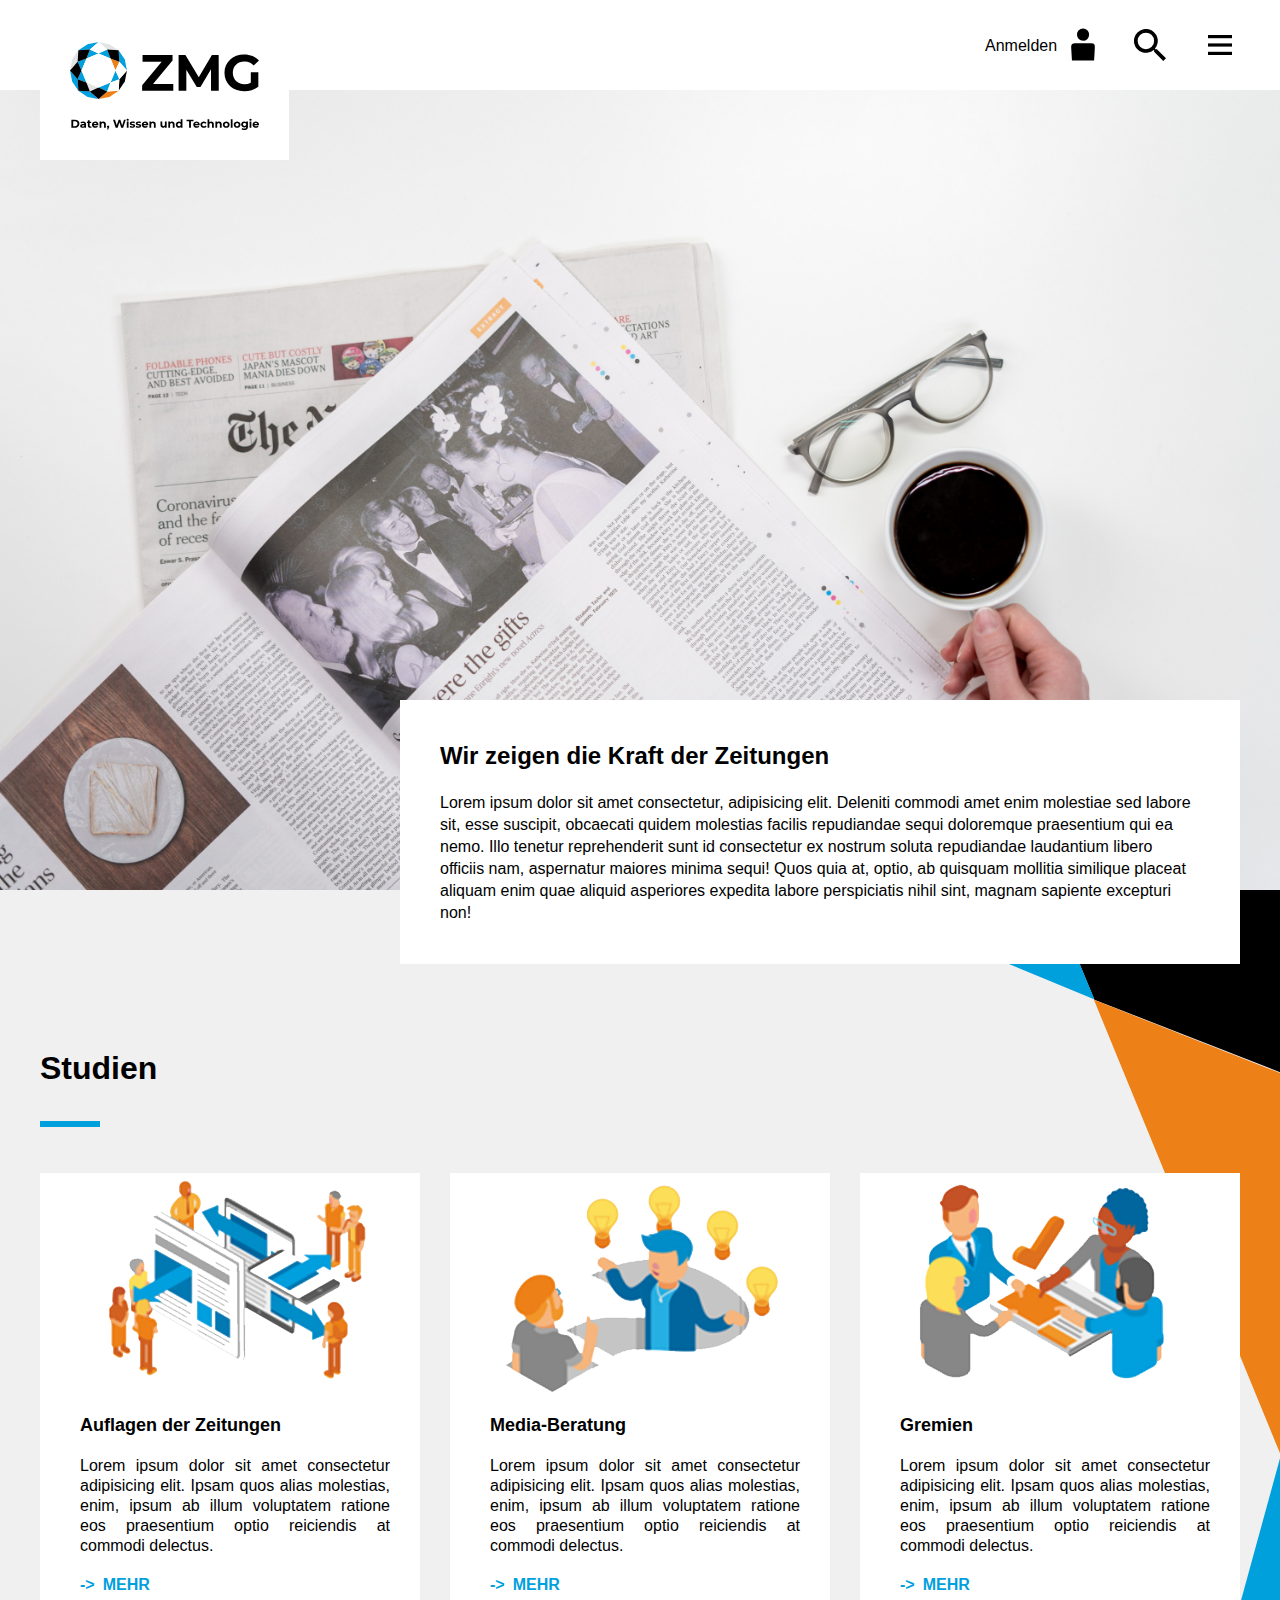
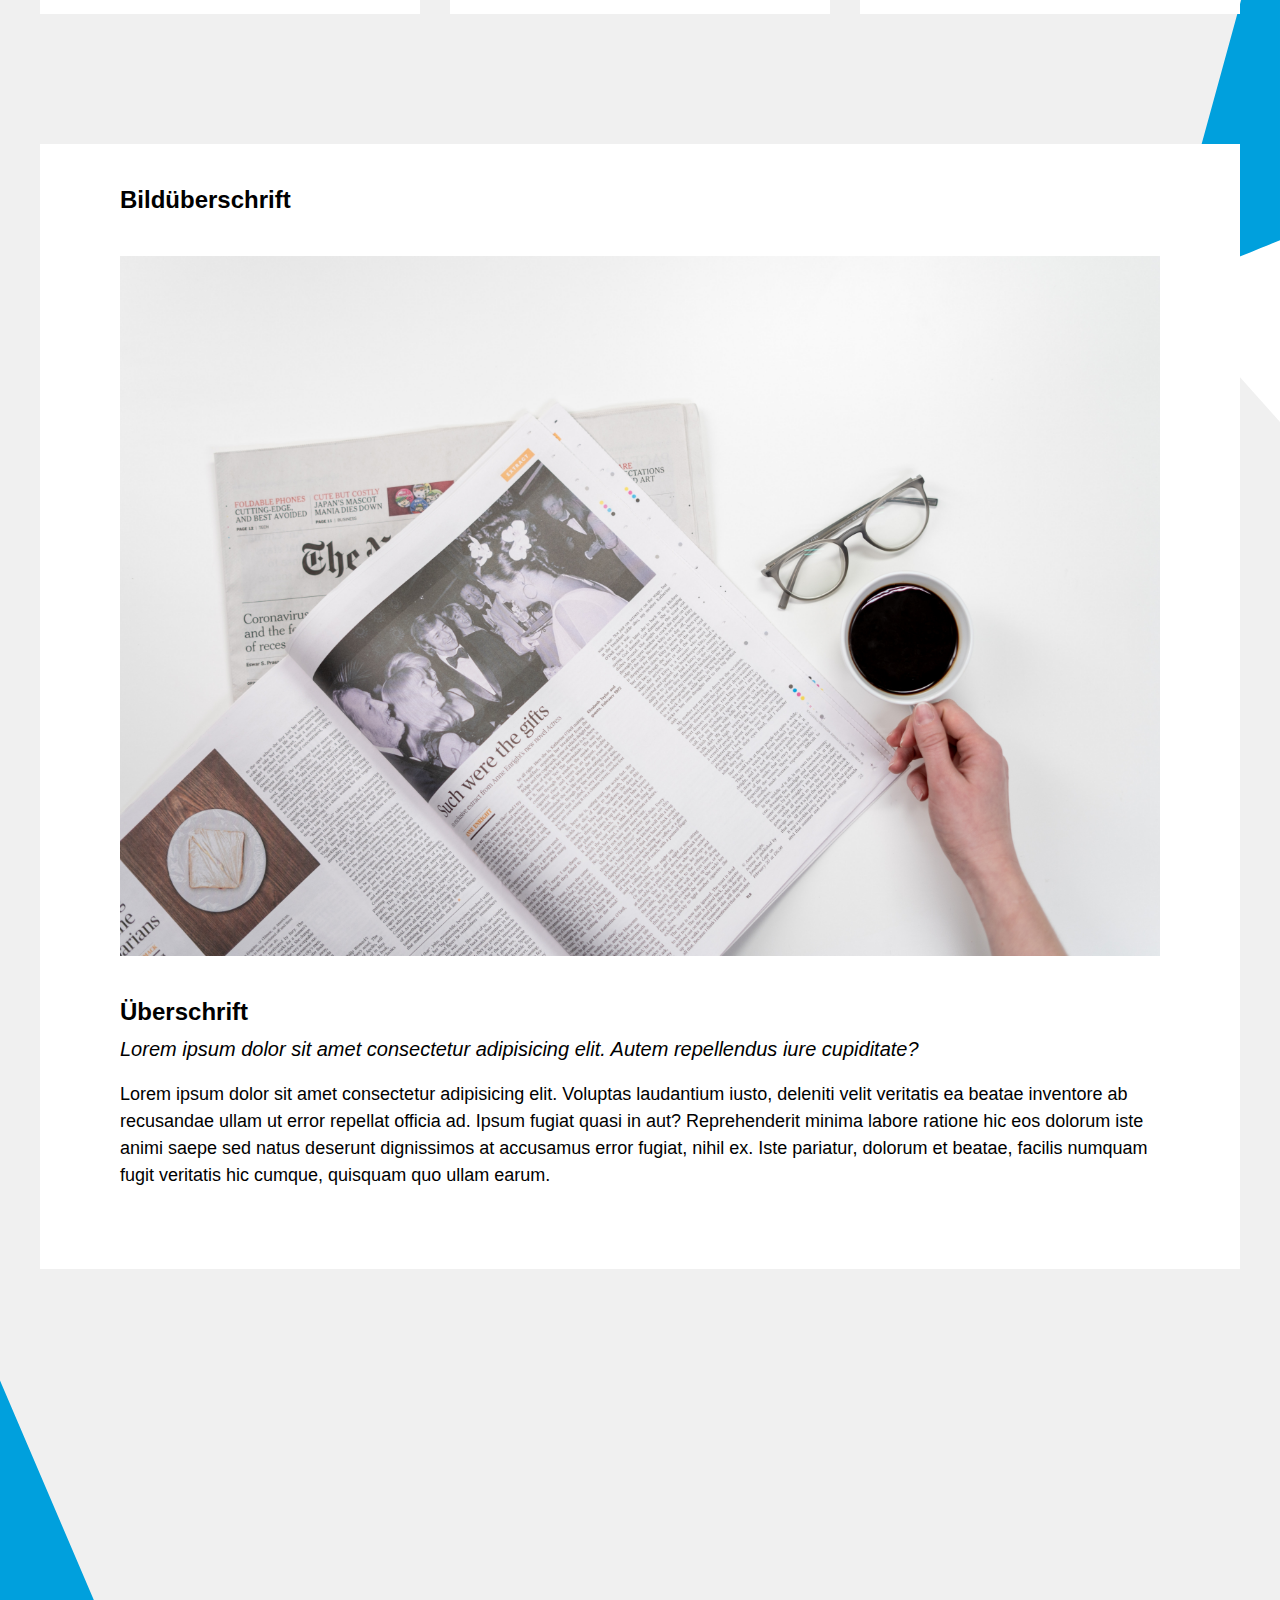
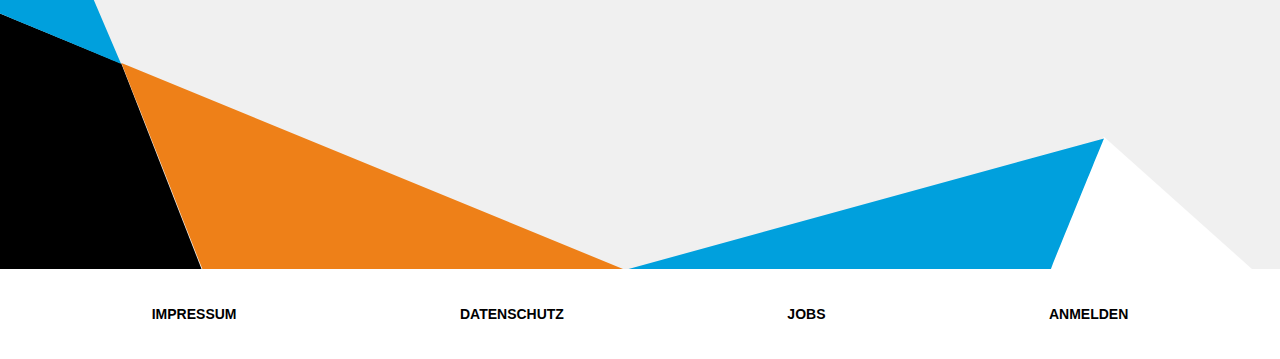
==== commit e17c46ac: "[TASK] Done" ====
--- a/Ressources/Public/index.html
+++ b/Ressources/Public/index.html
@@ -1,175 +1 @@
-<!DOCTYPE html>
-<html lang="en">
-
-<head>
-    <meta charset="UTF-8">
-    <meta http-equiv="X-UA-Compatible" content="IE=edge">
-    <meta name="viewport" content="width=device-width, initial-scale=1.0">
-    <link rel="stylesheet" href="/main.4a07f87c.css">
-    <title>Document</title>
-<script src="/main.4a07f87c.js"></script></head>
-
-<body>
-
-    <img class="background-left" src="/bg_objekt_links.379aee69.svg" alt="background">
-    <img class="background-right" src="/bg_objekt_oben_rechts.e5134fee.svg" alt="background">
-    <img class="background-right-bottom" src="/bg_objekt_unten_rechts_menu.f9e56141.svg" alt="background">
-    
-    <div class="nav-container">
-        <nav class="navbar">
-            <div class="logo">
-                <a href="/index.html"><img src="/zmg_logo.817211ac.svg" alt="Logo"></a>
-            </div>
-            <ul class="nav-items">
-                <li><p>Anmelden</p><svg xmlns="http://www.w3.org/2000/svg" width="32" height="33" viewBox="0 0 32 33">
-                    <g id="Person" transform="translate(-1256 -3484.5)">
-                      <rect id="Rechteck_111" data-name="Rechteck 111" width="32" height="32" transform="translate(1256 3485)" fill="#fff" opacity="0"></rect>
-                      <path id="Schnittmenge_4" data-name="Schnittmenge 4" d="M-9900.238-10c-.275-4.4-.527-8.81-.781-13.215-.158-2.725,1.029-3.982,3.781-3.993,2.711-.012,5.42,0,8.129,0,.9,0,1.807,0,2.709,0,1.887,0,3.773-.006,5.66.01,2.4.019,3.48,1.03,3.406,3.438-.105,3.574-.34,7.146-.561,10.715q-.1,1.526-.205,3.05Zm11.182-19.681a6.2,6.2,0,0,1-6.172-6.226A5.963,5.963,0,0,1-9889.2-42a5.978,5.978,0,0,1,6.146,6.108,6.146,6.146,0,0,1-5.965,6.21Z" transform="translate(11161.182 3526.999)" stroke="rgba(0,0,0,0)" stroke-miterlimit="10" stroke-width="1"></path>
-                    </g>
-                  </svg></li>
-                <li><svg xmlns="http://www.w3.org/2000/svg" width="32" height="32" viewBox="0 0 32 32">
-                    <g id="Lupe" transform="translate(-1295 -3485)">
-                      <rect id="Rechteck_112" data-name="Rechteck 112" width="32" height="32" transform="translate(1295 3485)" fill="#fff" opacity="0"></rect>
-                      <path id="Icon_material-search" data-name="Icon material-search" d="M27.37,24.626H25.925l-.512-.494a11.91,11.91,0,1,0-1.281,1.281l.494.512V27.37l9.148,9.13L36.5,33.774Zm-10.978,0a8.233,8.233,0,1,1,8.233-8.233A8.222,8.222,0,0,1,16.393,24.626Z" transform="translate(1290.5 3480.5)"></path>
-                    </g>
-                  </svg>
-                  </li>
-                <li> <button class="menuButton show-menu" onclick="this.classList.toggle('opened');this.setAttribute('aria-expanded', this.classList.contains('opened'))" aria-label="Main Menu">
-                    <svg width="40" height="40" viewBox="0 0 100 100">
-                      <path class="line line1" d="M 20,29.000046 H 80.000231 C 80.000231,29.000046 94.498839,28.817352 94.532987,66.711331 94.543142,77.980673 90.966081,81.670246 85.259173,81.668997 79.552261,81.667751 75.000211,74.999942 75.000211,74.999942 L 25.000021,25.000058"></path>
-                      <path class="line line2" d="M 20,50 H 80"></path>
-                      <path class="line line3" d="M 20,70.999954 H 80.000231 C 80.000231,70.999954 94.498839,71.182648 94.532987,33.288669 94.543142,22.019327 90.966081,18.329754 85.259173,18.331003 79.552261,18.332249 75.000211,25.000058 75.000211,25.000058 L 25.000021,74.999942"></path>
-                    </svg>
-                  </button>
-                </li>
-            </ul>
-        </nav>
-    </div>
-
-    <div class="menu hidden">
-        <ul class="nav-level-1">
-            <li><a href="/sub.html">News</a></li>
-            <li><a href="/sub.html">Studien</a></li>
-            <li><p class="has-subPage services">Services</p></li>
-            <li><p class="has-subPage tools">Tools & Instrumente</p></li>
-            <li><a href="/sub.html">Seminare & Workshops</a></li>
-            <li><a href="/sub.html">ZMG-Archiv</a></li>
-            <li><a href="/sub.html">Unser Team</a></li>
-        </ul>
-        <ul class="nav-level-2 level-2-services hidden">
-            <li><a href="/sub.html">Reichweiten der Zeitungen</a></li>
-            <li><a href="/sub.html">Auflagen der Zeitungen</a></li>
-            <li><a href="/sub.html">Media- und Planungsdaten</a></li>
-            <li><a href="/sub.html">Media-Beratung</a></li>
-            <li><a href="/sub.html">Daten & Services für Verlage</a></li>
-            <li><a href="/sub.html">Das Engagement der ZMG</a></li>
-        </ul>
-
-        <ul class="nav-level-2 level-2-tools hidden ">
-            <li><a href="/sub.html">Werbewirkungstools</a></li>
-            <li><a href="/sub.html">Planungstools</a></li>
-            <li><a href="/sub.html">Buchungstools</a></li>
-        </ul>
-        <div class="menu-teaser hidden">
-            <div class="menu-teaser-image">
-            </div>
-            <h3>Dies ist ein Teaser</h3>
-            <p>Lorem ipsum dolor sit amet consectetur adipisicing elit. Nihil, cum. Nobis dolorem voluptate eaque quod? Obcaecati tenetur ipsam mollitia minus.</p>
-        </div>
-    </div>
-
-    <div class="content-wrapper">
-    
-        <div class="bread-crumb">
-            <ul>
-                <li><a href="/index.html">Startseite</a></li>
-            </ul>
-        </div>
-
-        <main>
-            <h1>Studien</h1>
-
-            <div class="teaser">
-                <img src="/1.669ef572.png" alt="first-teaser">
-                <div class="teaser-content">
-                    <p class="teaser-category">Digitalisierung, Journalismus</p>
-                    <h2 class="teaser-title">Studie Digitaler Journalismus</h2>
-                    <p>Lorem ipsum dolor sit amet consectetur adipisicing elit. Ipsa, odit dolorum obcaecati numquam aliquam eum beatae minus placeat ad. Libero iusto nam mollitia tenetur impedit provident animi voluptas dolorum, saepe itaque, ab molestiae laudantium corporis!</p>
-                    <a href="/sub.html">Mehr</a>
-                </div>
-            </div>
-            <div class="teaser">
-                <img src="/3.626b8dfb.png" alt="second-teaser">
-                <div class="teaser-content">
-                    <p class="teaser-category">Branche, Energieberater</p>
-                    <h2 class="teaser-title">Energieanbieter-Studie</h2>
-                    <p>Lorem ipsum dolor sit amet consectetur adipisicing elit. Veritatis sit quis aliquid ratione perspiciatis sint, molestias placeat doloremque nemo harum praesentium rerum dicta quo iusto neque quam recusandae, maiores sequi impedit? Dolores cum temporibus voluptates!</p>
-                    <a href="/sub.html">Mehr</a>
-                </div>
-            </div>
-            <div class="teaser">
-                <img src="/4.638126a5.png" alt="third-teaser">
-                <div class="teaser-content">
-                    <p class="teaser-category">Digitalisierung, Journalismus, Aktuell</p>
-                    <h2 class="teaser-title">E-Paper-Studie 2020</h2>
-                    <p>Lorem ipsum dolor sit amet consectetur, adipisicing elit. Impedit qui quis soluta quod iusto a numquam fugit saepe natus cumque ea odio nisi, hic laborum? Vitae voluptate excepturi blanditiis. Nam quam magni reiciendis odit soluta!</p>
-                    <a href="/sub.html">Mehr</a>
-                </div>
-            </div>
-            <div class="teaser">
-                <img src="/2.afe90847.png" alt="third-teaser">
-                <div class="teaser-content">
-                    <p class="teaser-category">Digitalisierung</p>
-                    <h2 class="teaser-title">Smart-Home-Studie</h2>
-                    <p>Lorem ipsum dolor sit amet consectetur adipisicing elit. Voluptatum pariatur, eveniet aspernatur quisquam quaerat quibusdam, ea repudiandae deleniti nemo nihil, laudantium laboriosam! Architecto, dolorem! Quod iste nostrum tenetur dolorem atque quia quos accusamus nihil rerum!</p>
-                    <a href="/sub.html">Mehr</a>
-                </div>
-            </div>
-            <div class="teaser">
-                <img src="/5.f92fd753.png" alt="first-teaser">
-                <div class="teaser-content">
-                    <p class="teaser-category">Aktuell, Journalismus</p>
-                    <h2 class="teaser-title">Corona-Studie</h2>
-                    <p>Lorem ipsum dolor sit amet, consectetur adipisicing elit. Nisi beatae a, veniam eaque inventore reprehenderit necessitatibus, omnis autem, facilis officiis obcaecati cupiditate laborum fuga facere sapiente pariatur quae quasi perspiciatis molestias impedit soluta! Iusto, laborum!</p>
-                    <a href="/sub.html">Mehr</a>
-                </div>
-            </div>
-
-            <a href="/sub.html" class="cta">Zum zmg-Wissensportal</a>
-
-            <div class="content-element-2">
-                <div class="teaser">
-                    <a href="sub">Weiterlesen</a>
-                    <a href="sub">Anmelden</a>
-                </div>
-                <div class="teaser-content">
-                    <div class="teaser-text">
-                        <h3>Jetzt alle Inhalte lesen</h3>
-                        <p>Lorem ipsum dolor sit, amet consectetur adipisicing elit. Eveniet nobis cum magnam at quia ut
-                            natus ipsa libero, soluta reiciendis explicabo repudiandae quidem dolore magni culpa nam.
-                            Molestias, tempora. Eius, omnis mollitia voluptatem nesciunt animi facere neque totam quam
-                            ducimus!</p>
-                    </div>
-                    <img src="/illu_mitgleidschafft.e11872c4.svg" alt="">
-                </div>
-            </div>
-        </main>
-
-    </div> <!--Wrapper closing-->
-
-    <div class="footer-container">
-        <div class="footer">
-            <ul>
-                <li><a href="/sub.html">Impressum</a></li>
-                <li><a href="/sub.html">Datenschutz</a></li>
-                <li><a href="/sub.html">Jobs</a></li>
-                <li><a href="/sub.html">Anmelden</a></li>
-            </ul>
-        </div>
-    </div>
-
-    <script src="https://ajax.googleapis.com/ajax/libs/jquery/3.6.0/jquery.min.js"></script>
-    <script src="/main.fb6bbcaf.js"></script>
-</body>
-
-</html>+<!DOCTYPE html><html lang="en"><head><meta charset="UTF-8"><meta http-equiv="X-UA-Compatible" content="IE=edge"><meta name="viewport" content="width=device-width, initial-scale=1.0"><link rel="stylesheet" href="main.b4556af1.css"><title>Document</title></head><body> <img class="background-right" src="bg_objekt_oben_rechts.cd44cb41.svg" alt="background"> <img class="background-left-bottom" src="bg_objekt_unten_links.4a6ed5ad.svg" alt="background"> <div class="nav-container"> <nav class="navbar"> <div class="logo"> <a href="index.html"><img src="zmg_logo.e4b07c7a.svg" alt="Logo"></a> </div> <ul class="nav-items"> <li> <p>Anmelden</p><svg xmlns="http://www.w3.org/2000/svg" width="32" height="33" viewBox="0 0 32 33"> <g id="Person" transform="translate(-1256 -3484.5)"> <rect id="Rechteck_111" data-name="Rechteck 111" width="32" height="32" transform="translate(1256 3485)" fill="#fff" opacity="0"></rect> <path id="Schnittmenge_4" data-name="Schnittmenge 4" d="M-9900.238-10c-.275-4.4-.527-8.81-.781-13.215-.158-2.725,1.029-3.982,3.781-3.993,2.711-.012,5.42,0,8.129,0,.9,0,1.807,0,2.709,0,1.887,0,3.773-.006,5.66.01,2.4.019,3.48,1.03,3.406,3.438-.105,3.574-.34,7.146-.561,10.715q-.1,1.526-.205,3.05Zm11.182-19.681a6.2,6.2,0,0,1-6.172-6.226A5.963,5.963,0,0,1-9889.2-42a5.978,5.978,0,0,1,6.146,6.108,6.146,6.146,0,0,1-5.965,6.21Z" transform="translate(11161.182 3526.999)" stroke="rgba(0,0,0,0)" stroke-miterlimit="10" stroke-width="1"></path> </g> </svg> </li> <li><svg xmlns="http://www.w3.org/2000/svg" width="32" height="32" viewBox="0 0 32 32"> <g id="Lupe" transform="translate(-1295 -3485)"> <rect id="Rechteck_112" data-name="Rechteck 112" width="32" height="32" transform="translate(1295 3485)" fill="#fff" opacity="0"></rect> <path id="Icon_material-search" data-name="Icon material-search" d="M27.37,24.626H25.925l-.512-.494a11.91,11.91,0,1,0-1.281,1.281l.494.512V27.37l9.148,9.13L36.5,33.774Zm-10.978,0a8.233,8.233,0,1,1,8.233-8.233A8.222,8.222,0,0,1,16.393,24.626Z" transform="translate(1290.5 3480.5)"></path> </g> </svg> </li> <li> <button class="menuButton show-menu" onclick="this.classList.toggle('opened');this.setAttribute('aria-expanded', this.classList.contains('opened'))" aria-label="Main Menu"> <svg width="40" height="40" viewBox="0 0 100 100"> <path class="line line1" d="M 20,29.000046 H 80.000231 C 80.000231,29.000046 94.498839,28.817352 94.532987,66.711331 94.543142,77.980673 90.966081,81.670246 85.259173,81.668997 79.552261,81.667751 75.000211,74.999942 75.000211,74.999942 L 25.000021,25.000058"></path> <path class="line line2" d="M 20,50 H 80"></path> <path class="line line3" d="M 20,70.999954 H 80.000231 C 80.000231,70.999954 94.498839,71.182648 94.532987,33.288669 94.543142,22.019327 90.966081,18.329754 85.259173,18.331003 79.552261,18.332249 75.000211,25.000058 75.000211,25.000058 L 25.000021,74.999942"></path> </svg> </button> </li> </ul> </nav> </div> <div class="hidden menu"> <ul class="nav-level-1"> <li><a href="sub.html">News</a></li> <li><a href="sub.html">Studien</a></li> <li> <p class="has-subPage services">Services</p> </li> <li> <p class="has-subPage tools">Tools & Instrumente</p> </li> <li><a href="sub.html">Seminare & Workshops</a></li> <li><a href="sub.html">ZMG-Archiv</a></li> <li><a href="sub.html">Unser Team</a></li> </ul> <ul class="hidden level-2-services nav-level-2"> <li><a href="sub.html">Reichweiten der Zeitungen</a></li> <li><a href="sub.html">Auflagen der Zeitungen</a></li> <li><a href="sub.html">Media- und Planungsdaten</a></li> <li><a href="sub.html">Media-Beratung</a></li> <li><a href="sub.html">Daten & Services für Verlage</a></li> <li><a href="sub.html">Das Engagement der ZMG</a></li> </ul> <ul class="hidden level-2-tools nav-level-2"> <li><a href="sub.html">Werbewirkungstools</a></li> <li><a href="sub.html">Planungstools</a></li> <li><a href="sub.html">Buchungstools</a></li> </ul> <div class="hidden menu-teaser"> <div class="menu-teaser-image"> </div> <h3>Dies ist ein Teaser</h3> <p>Lorem ipsum dolor sit amet consectetur adipisicing elit. Nihil, cum. Nobis dolorem voluptate eaque quod? Obcaecati tenetur ipsam mollitia minus.</p> </div> </div> <div class="header-image-container"> <img src="6.e96203d2.jpg" alt="" class="header-image"> </div> <div class="content-wrapper"> <main> <div class="header-text"> <h2>Wir zeigen die Kraft der Zeitungen</h2> <p>Lorem ipsum dolor sit amet consectetur, adipisicing elit. Deleniti commodi amet enim molestiae sed labore sit, esse suscipit, obcaecati quidem molestias facilis repudiandae sequi doloremque praesentium qui ea nemo. Illo tenetur reprehenderit sunt id consectetur ex nostrum soluta repudiandae laudantium libero officiis nam, aspernatur maiores minima sequi! Quos quia at, optio, ab quisquam mollitia similique placeat aliquam enim quae aliquid asperiores expedita labore perspiciatis nihil sint, magnam sapiente excepturi non!</p> </div> <h1>Studien</h1> <div class="teaser-container"> <div class="teaser"> <img src="7.689901f4.png" alt="first-teaser"> <div class="teaser-content"> <h2 class="teaser-title">Auflagen der Zeitungen</h2> <p>Lorem ipsum dolor sit amet consectetur adipisicing elit. Ipsam quos alias molestias, enim, ipsum ab illum voluptatem ratione eos praesentium optio reiciendis at commodi delectus.</p> <a href="secondsub.html">Mehr</a> </div> </div> <div class="teaser"> <img src="8.07ef6bdf.png" alt="second-teaser"> <div class="teaser-content"> <h2 class="teaser-title">Media-Beratung</h2> <p>Lorem ipsum dolor sit amet consectetur adipisicing elit. Ipsam quos alias molestias, enim, ipsum ab illum voluptatem ratione eos praesentium optio reiciendis at commodi delectus.</p> <a href="secondsub.html">Mehr</a> </div> </div> <div class="teaser"> <img src="9.4a612179.png" alt="third-teaser"> <div class="teaser-content"> <h2 class="teaser-title">Gremien</h2> <p>Lorem ipsum dolor sit amet consectetur adipisicing elit. Ipsam quos alias molestias, enim, ipsum ab illum voluptatem ratione eos praesentium optio reiciendis at commodi delectus.</p> <a href="secondsub.html">Mehr</a> </div> </div> </div> <div class="content-element-1"> <h2 class="image-title">Bildüberschrift</h2> <div class="image-container"> <img src="6.e96203d2.jpg" alt="cover"> </div> <h2>Überschrift</h2> <h3>Lorem ipsum dolor sit amet consectetur adipisicing elit. Autem repellendus iure cupiditate?</h3> <p>Lorem ipsum dolor sit amet consectetur adipisicing elit. Voluptas laudantium iusto, deleniti velit veritatis ea beatae inventore ab recusandae ullam ut error repellat officia ad. Ipsum fugiat quasi in aut? Reprehenderit minima labore ratione hic eos dolorum iste animi saepe sed natus deserunt dignissimos at accusamus error fugiat, nihil ex. Iste pariatur, dolorum et beatae, facilis numquam fugit veritatis hic cumque, quisquam quo ullam earum.</p> </div> </main> </div>  <div class="footer-container"> <div class="footer"> <ul> <li><a href="secondsub.html">Impressum</a></li> <li><a href="secondsub.html">Datenschutz</a></li> <li><a href="secondsub.html">Jobs</a></li> <li><a href="secondsub.html">Anmelden</a></li> </ul> </div> </div> <script src="https://ajax.googleapis.com/ajax/libs/jquery/3.6.0/jquery.min.js"></script> <script src="main.6518d4b3.js"></script> </body></html>--- a/Ressources/Public/main.b4556af1.css
+++ b/Ressources/Public/main.b4556af1.css
@@ -0,0 +1,2 @@
+*{box-sizing:border-box;font-family:Verdana,Geneva,Tahoma,sans-serif}*,body{margin:0;padding:0}body{position:relative;background-color:#f0f0f0}.background-right{position:absolute;right:0;z-index:-2;top:890px}.background-left-bottom{position:absolute;left:0;z-index:-2;bottom:90px}.nav-container{width:100%;background-color:#fff;position:fixed;z-index:2}.nav-container .navbar{background-color:#fff;color:#000;display:flex;justify-content:space-between;height:90px;width:1200px;margin:0 auto}.nav-container .navbar .logo{padding:15px;position:relative;top:41px}.nav-container .navbar .logo img{background-color:#fff;position:absolute;margin:auto;top:0;left:0;right:0;bottom:0;padding:30px}.nav-container .navbar .nav-items{list-style:none}.nav-container .navbar .nav-items li{display:inline-block;padding:25px 15px;cursor:pointer}.nav-container .navbar .nav-items li p{display:inline;vertical-align:10px;margin-right:10px;color:#000}.nav-container .navbar .nav-items li:last-child{padding-right:0;vertical-align:sub}.nav-container .navbar .nav-items li svg{fill:#000;transition:all .2s ease}.nav-container .navbar .nav-items li svg:hover{fill:#00a0dd}.nav-container .menuButton{background-color:transparent;border:none;cursor:pointer;display:flex;padding:0}.nav-container .line{fill:none;stroke:#000;stroke-width:8;transition:stroke-dasharray .6s cubic-bezier(.4,0,.2,1),stroke-dashoffset .6s cubic-bezier(.4,0,.2,1)}.nav-container .line1{stroke-dasharray:60 207;stroke-width:8}.nav-container .line2{stroke-dasharray:60 60;stroke-width:8}.nav-container .line3{stroke-dasharray:60 207;stroke-width:8}.nav-container .opened .line1{stroke-dasharray:90 207;stroke-dashoffset:-134;stroke-width:8}.nav-container .opened .line2{stroke-dasharray:1 60;stroke-dashoffset:-30;stroke-width:8}.nav-container .opened .line3{stroke-dasharray:90 207;stroke-dashoffset:-134;stroke-width:8}.menu{background-color:#00a0dd;z-index:1;position:absolute;width:1200px;position:fixed;top:90px;margin:0 auto;left:0;right:0;padding:140px 100px 60px;display:flex;flex-direction:row;justify-content:space-between;align-items:center}.nav-level-1{width:450px}.nav-level-1,.nav-level-2{list-style:none;font-size:30px;line-height:70px;font-weight:700}.has-subPage{display:flex;justify-content:space-between}.has-subPage:after{content:"+"}.nav-level-1 li a,p{text-decoration:none;color:#fff}.nav-level-1 li a:hover,p:hover{color:#000;cursor:pointer}.nav-level-2 li a{text-decoration:none;color:#000}.nav-level-2 li a:hover{color:#fff}.menu-teaser{width:300px;display:flex;flex-direction:column;align-items:center}.menu-teaser .menu-teaser-image{height:40px;width:20px;background-color:#ee8018}.menu-teaser .menu-teaser-image:before{left:-30px;bottom:20px;height:60px}.menu-teaser .menu-teaser-image:after,.menu-teaser .menu-teaser-image:before{content:"";display:block;position:relative;width:20px;background-color:#ee8018}.menu-teaser .menu-teaser-image:after{left:30px;top:-110px;height:90px}.menu-teaser h3{color:#fff;font-size:20px;padding:40px 40px 20px;text-align:center}.menu-teaser p{color:#fff;font-size:16px;line-height:20px;text-align:justify}.bread-crumb{position:relative;top:200px}.bread-crumb ul{list-style:none;display:flex}.bread-crumb ul li{padding-right:20px}.bread-crumb ul li a{text-decoration:none;font-weight:700;color:#888}.bread-crumb ul li a:hover{color:#00a0dd;border-bottom:3px solid #00a0dd}.header-image-container{width:100%;margin:0 auto;height:800px;position:relative;top:90px;z-index:-10}.header-image-container img{width:100%;height:100%;object-fit:cover}.content-wrapper{margin:0 auto;width:1200px}.content-wrapper .header-image-container{width:100%;height:500px}.content-wrapper .header-image-container img{width:100%;height:100%;object-fit:cover}.content-wrapper main{padding-bottom:400px}.content-wrapper main .header-text{background-color:#fff;position:absolute;top:700px;margin-left:360px;width:840px;padding:40px}.content-wrapper main .header-text h2{font-weight:700;font-size:24px;line-height:32px;padding:0 0 20px}.content-wrapper main .header-text p{color:#000;line-height:22px;font-size:16px}.content-wrapper main h1{padding:250px 0 80px}.content-wrapper main h1:after{content:"";background-color:#00a0dd;position:relative;display:block;width:60px;height:6px;bottom:-34px}.content-wrapper main .teaser-container{display:flex;justify-content:space-between;align-items:center}.content-wrapper main .teaser-container .teaser{width:380px;background-color:#fff;margin-bottom:30px;display:flex;flex-direction:column;justify-content:center;align-items:center}.content-wrapper main .teaser-container .teaser img{width:100%}.content-wrapper main .teaser-container .teaser .teaser-content{width:100%;padding:20px 30px 20px 40px}.content-wrapper main .teaser-container .teaser .teaser-content .teaser-category{color:#888;padding-bottom:40px;font-size:15px}.content-wrapper main .teaser-container .teaser .teaser-content h2{font-weight:700;font-size:18px}.content-wrapper main .teaser-container .teaser .teaser-content p{font-size:16px;line-height:20px;text-align:justify;padding:20px 0;color:#000;cursor:auto}.content-wrapper main .teaser-container .teaser .teaser-content a{font-weight:700;text-transform:uppercase;color:#00a0dd;text-decoration:none;transition:all .2s ease}.content-wrapper main .teaser-container .teaser .teaser-content a:before{content:"->";padding-right:8px;font-weight:700}.content-wrapper main .teaser-container .teaser .teaser-content a:hover{border-bottom:2px solid #00a0dd}.content-wrapper main .content-element-1{background-color:#fff;color:#000;padding:40px 80px 80px;margin-top:100px}.content-wrapper main .content-element-1 .image-title{padding:0 0 40px}.content-wrapper main .content-element-1 .image-container{width:100%;height:700px}.content-wrapper main .content-element-1 .image-container img{width:100%;height:100%;object-fit:cover}.content-wrapper main .content-element-1 h2{font-weight:700;font-size:24px;line-height:32px;padding:40px 0 10px}.content-wrapper main .content-element-1 h3{font-size:20px;font-weight:400;font-style:italic;padding:0 0 20px}.content-wrapper main .content-element-1 p{color:#000;font-size:18px;line-height:27px;cursor:auto}.footer-container{background-color:#fff;overflow:hidden;margin-top:200px}.footer-container .footer{height:90px;width:1200px;margin:0 auto}.footer-container .footer ul{display:flex;list-style:none;justify-content:space-around;line-height:90px}.footer-container .footer ul li a{color:#000;text-decoration:none;font-weight:700;font-size:14px;text-transform:uppercase}.footer-container .footer ul li a:hover{border-bottom:2px solid #000}.hidden{display:none}.active{color:#000}.active:after{content:"-"}.menu.hidden-teaser>.menu-teaser{display:none}
+/*# sourceMappingURL=main.b4556af1.css.map */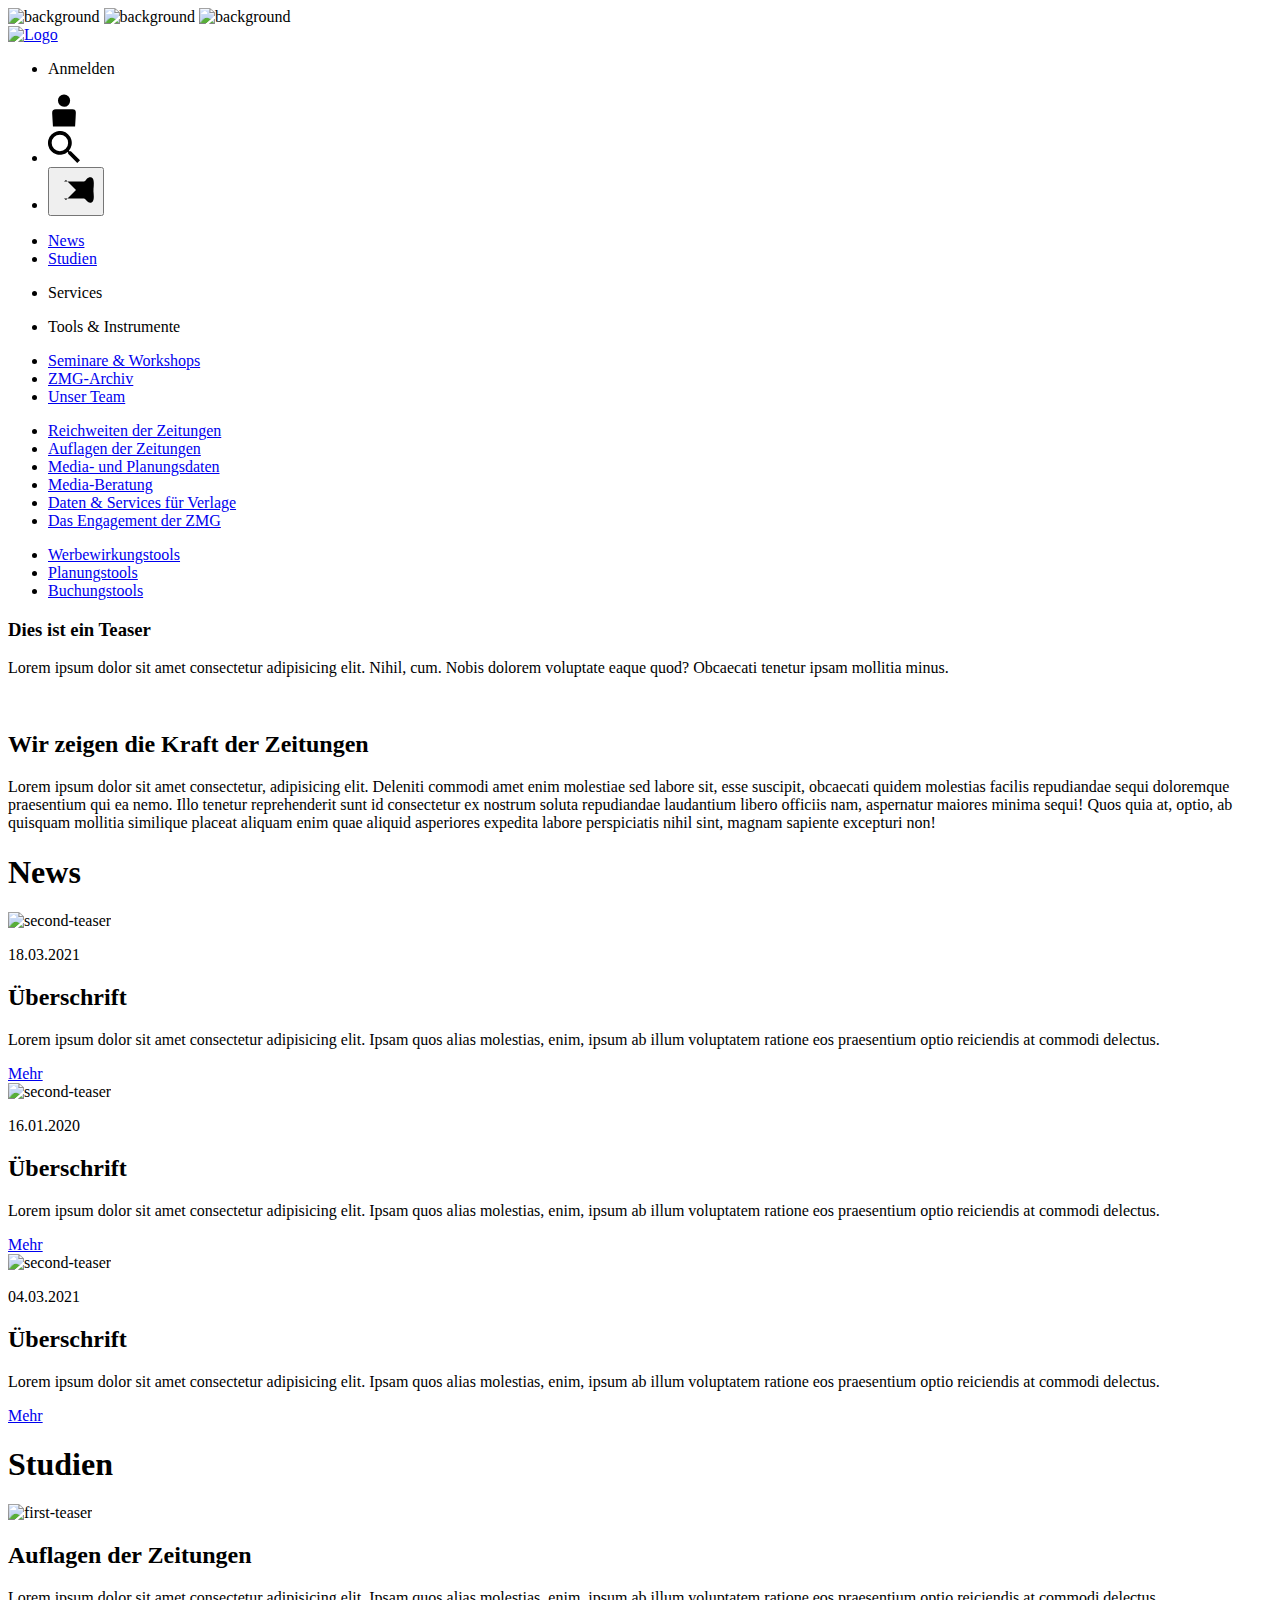
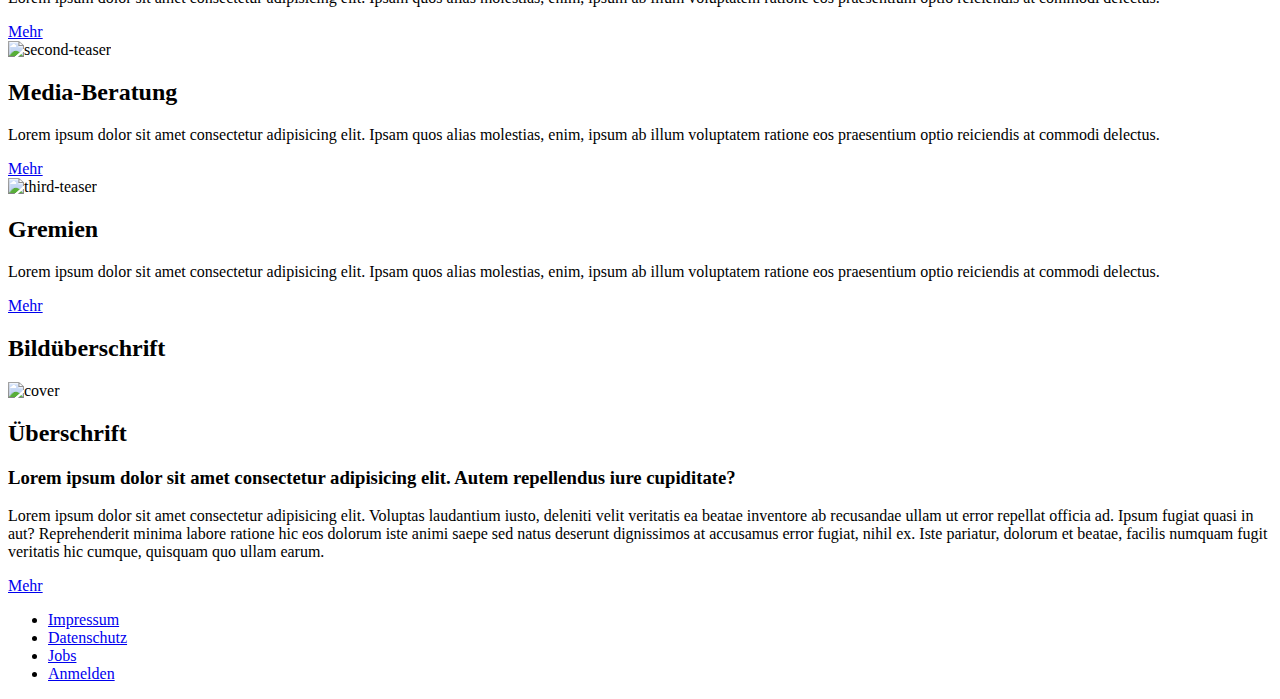
==== commit 9dd3da72: "[TASK]Menu Slide, add more elements" ====
--- a/Ressources/Public/index.html
+++ b/Ressources/Public/index.html
@@ -1 +1,216 @@
-<!DOCTYPE html><html lang="en"><head><meta charset="UTF-8"><meta http-equiv="X-UA-Compatible" content="IE=edge"><meta name="viewport" content="width=device-width, initial-scale=1.0"><link rel="stylesheet" href="main.b4556af1.css"><title>Document</title></head><body> <img class="background-right" src="bg_objekt_oben_rechts.cd44cb41.svg" alt="background"> <img class="background-left-bottom" src="bg_objekt_unten_links.4a6ed5ad.svg" alt="background"> <div class="nav-container"> <nav class="navbar"> <div class="logo"> <a href="index.html"><img src="zmg_logo.e4b07c7a.svg" alt="Logo"></a> </div> <ul class="nav-items"> <li> <p>Anmelden</p><svg xmlns="http://www.w3.org/2000/svg" width="32" height="33" viewBox="0 0 32 33"> <g id="Person" transform="translate(-1256 -3484.5)"> <rect id="Rechteck_111" data-name="Rechteck 111" width="32" height="32" transform="translate(1256 3485)" fill="#fff" opacity="0"></rect> <path id="Schnittmenge_4" data-name="Schnittmenge 4" d="M-9900.238-10c-.275-4.4-.527-8.81-.781-13.215-.158-2.725,1.029-3.982,3.781-3.993,2.711-.012,5.42,0,8.129,0,.9,0,1.807,0,2.709,0,1.887,0,3.773-.006,5.66.01,2.4.019,3.48,1.03,3.406,3.438-.105,3.574-.34,7.146-.561,10.715q-.1,1.526-.205,3.05Zm11.182-19.681a6.2,6.2,0,0,1-6.172-6.226A5.963,5.963,0,0,1-9889.2-42a5.978,5.978,0,0,1,6.146,6.108,6.146,6.146,0,0,1-5.965,6.21Z" transform="translate(11161.182 3526.999)" stroke="rgba(0,0,0,0)" stroke-miterlimit="10" stroke-width="1"></path> </g> </svg> </li> <li><svg xmlns="http://www.w3.org/2000/svg" width="32" height="32" viewBox="0 0 32 32"> <g id="Lupe" transform="translate(-1295 -3485)"> <rect id="Rechteck_112" data-name="Rechteck 112" width="32" height="32" transform="translate(1295 3485)" fill="#fff" opacity="0"></rect> <path id="Icon_material-search" data-name="Icon material-search" d="M27.37,24.626H25.925l-.512-.494a11.91,11.91,0,1,0-1.281,1.281l.494.512V27.37l9.148,9.13L36.5,33.774Zm-10.978,0a8.233,8.233,0,1,1,8.233-8.233A8.222,8.222,0,0,1,16.393,24.626Z" transform="translate(1290.5 3480.5)"></path> </g> </svg> </li> <li> <button class="menuButton show-menu" onclick="this.classList.toggle('opened');this.setAttribute('aria-expanded', this.classList.contains('opened'))" aria-label="Main Menu"> <svg width="40" height="40" viewBox="0 0 100 100"> <path class="line line1" d="M 20,29.000046 H 80.000231 C 80.000231,29.000046 94.498839,28.817352 94.532987,66.711331 94.543142,77.980673 90.966081,81.670246 85.259173,81.668997 79.552261,81.667751 75.000211,74.999942 75.000211,74.999942 L 25.000021,25.000058"></path> <path class="line line2" d="M 20,50 H 80"></path> <path class="line line3" d="M 20,70.999954 H 80.000231 C 80.000231,70.999954 94.498839,71.182648 94.532987,33.288669 94.543142,22.019327 90.966081,18.329754 85.259173,18.331003 79.552261,18.332249 75.000211,25.000058 75.000211,25.000058 L 25.000021,74.999942"></path> </svg> </button> </li> </ul> </nav> </div> <div class="hidden menu"> <ul class="nav-level-1"> <li><a href="sub.html">News</a></li> <li><a href="sub.html">Studien</a></li> <li> <p class="has-subPage services">Services</p> </li> <li> <p class="has-subPage tools">Tools & Instrumente</p> </li> <li><a href="sub.html">Seminare & Workshops</a></li> <li><a href="sub.html">ZMG-Archiv</a></li> <li><a href="sub.html">Unser Team</a></li> </ul> <ul class="hidden level-2-services nav-level-2"> <li><a href="sub.html">Reichweiten der Zeitungen</a></li> <li><a href="sub.html">Auflagen der Zeitungen</a></li> <li><a href="sub.html">Media- und Planungsdaten</a></li> <li><a href="sub.html">Media-Beratung</a></li> <li><a href="sub.html">Daten & Services für Verlage</a></li> <li><a href="sub.html">Das Engagement der ZMG</a></li> </ul> <ul class="hidden level-2-tools nav-level-2"> <li><a href="sub.html">Werbewirkungstools</a></li> <li><a href="sub.html">Planungstools</a></li> <li><a href="sub.html">Buchungstools</a></li> </ul> <div class="hidden menu-teaser"> <div class="menu-teaser-image"> </div> <h3>Dies ist ein Teaser</h3> <p>Lorem ipsum dolor sit amet consectetur adipisicing elit. Nihil, cum. Nobis dolorem voluptate eaque quod? Obcaecati tenetur ipsam mollitia minus.</p> </div> </div> <div class="header-image-container"> <img src="6.e96203d2.jpg" alt="" class="header-image"> </div> <div class="content-wrapper"> <main> <div class="header-text"> <h2>Wir zeigen die Kraft der Zeitungen</h2> <p>Lorem ipsum dolor sit amet consectetur, adipisicing elit. Deleniti commodi amet enim molestiae sed labore sit, esse suscipit, obcaecati quidem molestias facilis repudiandae sequi doloremque praesentium qui ea nemo. Illo tenetur reprehenderit sunt id consectetur ex nostrum soluta repudiandae laudantium libero officiis nam, aspernatur maiores minima sequi! Quos quia at, optio, ab quisquam mollitia similique placeat aliquam enim quae aliquid asperiores expedita labore perspiciatis nihil sint, magnam sapiente excepturi non!</p> </div> <h1>Studien</h1> <div class="teaser-container"> <div class="teaser"> <img src="7.689901f4.png" alt="first-teaser"> <div class="teaser-content"> <h2 class="teaser-title">Auflagen der Zeitungen</h2> <p>Lorem ipsum dolor sit amet consectetur adipisicing elit. Ipsam quos alias molestias, enim, ipsum ab illum voluptatem ratione eos praesentium optio reiciendis at commodi delectus.</p> <a href="secondsub.html">Mehr</a> </div> </div> <div class="teaser"> <img src="8.07ef6bdf.png" alt="second-teaser"> <div class="teaser-content"> <h2 class="teaser-title">Media-Beratung</h2> <p>Lorem ipsum dolor sit amet consectetur adipisicing elit. Ipsam quos alias molestias, enim, ipsum ab illum voluptatem ratione eos praesentium optio reiciendis at commodi delectus.</p> <a href="secondsub.html">Mehr</a> </div> </div> <div class="teaser"> <img src="9.4a612179.png" alt="third-teaser"> <div class="teaser-content"> <h2 class="teaser-title">Gremien</h2> <p>Lorem ipsum dolor sit amet consectetur adipisicing elit. Ipsam quos alias molestias, enim, ipsum ab illum voluptatem ratione eos praesentium optio reiciendis at commodi delectus.</p> <a href="secondsub.html">Mehr</a> </div> </div> </div> <div class="content-element-1"> <h2 class="image-title">Bildüberschrift</h2> <div class="image-container"> <img src="6.e96203d2.jpg" alt="cover"> </div> <h2>Überschrift</h2> <h3>Lorem ipsum dolor sit amet consectetur adipisicing elit. Autem repellendus iure cupiditate?</h3> <p>Lorem ipsum dolor sit amet consectetur adipisicing elit. Voluptas laudantium iusto, deleniti velit veritatis ea beatae inventore ab recusandae ullam ut error repellat officia ad. Ipsum fugiat quasi in aut? Reprehenderit minima labore ratione hic eos dolorum iste animi saepe sed natus deserunt dignissimos at accusamus error fugiat, nihil ex. Iste pariatur, dolorum et beatae, facilis numquam fugit veritatis hic cumque, quisquam quo ullam earum.</p> </div> </main> </div>  <div class="footer-container"> <div class="footer"> <ul> <li><a href="secondsub.html">Impressum</a></li> <li><a href="secondsub.html">Datenschutz</a></li> <li><a href="secondsub.html">Jobs</a></li> <li><a href="secondsub.html">Anmelden</a></li> </ul> </div> </div> <script src="https://ajax.googleapis.com/ajax/libs/jquery/3.6.0/jquery.min.js"></script> <script src="main.6518d4b3.js"></script> </body></html>+<!DOCTYPE html>
+<html lang="en">
+
+<head>
+    <meta charset="UTF-8">
+    <meta http-equiv="X-UA-Compatible" content="IE=edge">
+    <meta name="viewport" content="width=device-width, initial-scale=1.0">
+    <link rel="stylesheet" href="/main.4a07f87c.css">
+    <title>Document</title>
+<script src="/main.4a07f87c.js"></script></head>
+
+<body>
+
+    <img class="background-right" src="/bg_objekt_oben_rechts.e5134fee.svg" alt="background">
+    <img class="background-left" src="/bg_objekt_links.379aee69.svg" alt="background">
+    <img class="background-left-bottom" src="/bg_objekt_unten_links.0dbdb7d6.svg" alt="background">
+
+    <div class="nav-container">
+        <nav class="navbar">
+            <div class="logo">
+                <a href="/index.html"><img src="/zmg_logo.817211ac.svg" alt="Logo"></a>
+            </div>
+            <ul class="nav-items">
+                <li>
+                    <p>Anmelden</p><svg xmlns="http://www.w3.org/2000/svg" width="32" height="33" viewBox="0 0 32 33">
+                        <g id="Person" transform="translate(-1256 -3484.5)">
+                            <rect id="Rechteck_111" data-name="Rechteck 111" width="32" height="32" transform="translate(1256 3485)" fill="#fff" opacity="0"></rect>
+                            <path id="Schnittmenge_4" data-name="Schnittmenge 4" d="M-9900.238-10c-.275-4.4-.527-8.81-.781-13.215-.158-2.725,1.029-3.982,3.781-3.993,2.711-.012,5.42,0,8.129,0,.9,0,1.807,0,2.709,0,1.887,0,3.773-.006,5.66.01,2.4.019,3.48,1.03,3.406,3.438-.105,3.574-.34,7.146-.561,10.715q-.1,1.526-.205,3.05Zm11.182-19.681a6.2,6.2,0,0,1-6.172-6.226A5.963,5.963,0,0,1-9889.2-42a5.978,5.978,0,0,1,6.146,6.108,6.146,6.146,0,0,1-5.965,6.21Z" transform="translate(11161.182 3526.999)" stroke="rgba(0,0,0,0)" stroke-miterlimit="10" stroke-width="1"></path>
+                        </g>
+                    </svg>
+                </li>
+                <li><svg xmlns="http://www.w3.org/2000/svg" width="32" height="32" viewBox="0 0 32 32">
+                        <g id="Lupe" transform="translate(-1295 -3485)">
+                            <rect id="Rechteck_112" data-name="Rechteck 112" width="32" height="32" transform="translate(1295 3485)" fill="#fff" opacity="0"></rect>
+                            <path id="Icon_material-search" data-name="Icon material-search" d="M27.37,24.626H25.925l-.512-.494a11.91,11.91,0,1,0-1.281,1.281l.494.512V27.37l9.148,9.13L36.5,33.774Zm-10.978,0a8.233,8.233,0,1,1,8.233-8.233A8.222,8.222,0,0,1,16.393,24.626Z" transform="translate(1290.5 3480.5)"></path>
+                        </g>
+                    </svg>
+                </li>
+                <li> <button class="menuButton show-menu" onclick="this.classList.toggle('opened');this.setAttribute('aria-expanded', this.classList.contains('opened'))" aria-label="Main Menu">
+                        <svg width="40" height="40" viewBox="0 0 100 100">
+                            <path class="line line1" d="M 20,29.000046 H 80.000231 C 80.000231,29.000046 94.498839,28.817352 94.532987,66.711331 94.543142,77.980673 90.966081,81.670246 85.259173,81.668997 79.552261,81.667751 75.000211,74.999942 75.000211,74.999942 L 25.000021,25.000058"></path>
+                            <path class="line line2" d="M 20,50 H 80"></path>
+                            <path class="line line3" d="M 20,70.999954 H 80.000231 C 80.000231,70.999954 94.498839,71.182648 94.532987,33.288669 94.543142,22.019327 90.966081,18.329754 85.259173,18.331003 79.552261,18.332249 75.000211,25.000058 75.000211,25.000058 L 25.000021,74.999942"></path>
+                        </svg>
+                    </button>
+                </li>
+            </ul>
+        </nav>
+    </div>
+
+    <div class="menu hidden">
+        <ul class="nav-level-1">
+            <li><a href="/sub.html">News</a></li>
+            <li><a href="/sub.html">Studien</a></li>
+            <li>
+                <p class="has-subPage services">Services</p>
+            </li>
+            <li>
+                <p class="has-subPage tools">Tools & Instrumente</p>
+            </li>
+            <li><a href="/sub.html">Seminare & Workshops</a></li>
+            <li><a href="/sub.html">ZMG-Archiv</a></li>
+            <li><a href="/sub.html">Unser Team</a></li>
+        </ul>
+        <ul class="nav-level-2 level-2-services hidden">
+            <li><a href="/sub.html">Reichweiten der Zeitungen</a></li>
+            <li><a href="/sub.html">Auflagen der Zeitungen</a></li>
+            <li><a href="/sub.html">Media- und Planungsdaten</a></li>
+            <li><a href="/sub.html">Media-Beratung</a></li>
+            <li><a href="/sub.html">Daten & Services für Verlage</a></li>
+            <li><a href="/sub.html">Das Engagement der ZMG</a></li>
+        </ul>
+
+        <ul class="nav-level-2 level-2-tools hidden ">
+            <li><a href="/sub.html">Werbewirkungstools</a></li>
+            <li><a href="/sub.html">Planungstools</a></li>
+            <li><a href="/sub.html">Buchungstools</a></li>
+        </ul>
+        <div class="menu-teaser hidden">
+            <div class="menu-teaser-image">
+            </div>
+            <h3>Dies ist ein Teaser</h3>
+            <p>Lorem ipsum dolor sit amet consectetur adipisicing elit. Nihil, cum. Nobis dolorem voluptate eaque quod?
+                Obcaecati tenetur ipsam mollitia minus.</p>
+        </div>
+    </div>
+
+
+    <div class="header-image-container">
+        <img src="/6.a7ef9a91.jpg" alt="" class="header-image">
+    </div>
+    <div class="content-wrapper">
+        <main>
+
+
+            <div class="header-text">
+                <h2>Wir zeigen die Kraft der Zeitungen</h2>
+                <p>Lorem ipsum dolor sit amet consectetur, adipisicing elit. Deleniti commodi amet enim molestiae sed
+                    labore sit, esse suscipit, obcaecati quidem molestias facilis repudiandae sequi doloremque
+                    praesentium qui ea nemo. Illo tenetur reprehenderit sunt id consectetur ex nostrum soluta
+                    repudiandae laudantium libero officiis nam, aspernatur maiores minima sequi! Quos quia at, optio, ab
+                    quisquam mollitia similique placeat aliquam enim quae aliquid asperiores expedita labore
+                    perspiciatis nihil sint, magnam sapiente excepturi non!</p>
+            </div>
+
+            <div class="news-container">
+                <h1>News</h1>
+                <div class="news-slider">
+                    <div class="news-slide">
+                        <img src="/2.afe90847.png" alt="second-teaser">
+                        <div class="news-content">
+                            <p class="news-date">18.03.2021</p>
+                            <h2 class="news-title">Überschrift</h2>
+                            <p>Lorem ipsum dolor sit amet consectetur adipisicing elit. Ipsam quos alias molestias,
+                                enim,
+                                ipsum ab illum voluptatem ratione eos praesentium optio reiciendis at commodi delectus.
+                            </p>
+                            <a href="/secondsub.html">Mehr</a>
+                        </div>
+                    </div>
+
+                    <div class="news-slide">
+                        <img src="/4.638126a5.png" alt="second-teaser">
+                        <div class="news-content">
+                            <p class="news-date">16.01.2020</p>
+                            <h2 class="news-title">Überschrift</h2>
+                            <p>Lorem ipsum dolor sit amet consectetur adipisicing elit. Ipsam quos alias molestias,
+                                enim,
+                                ipsum ab illum voluptatem ratione eos praesentium optio reiciendis at commodi delectus.
+                            </p>
+                            <a href="/secondsub.html">Mehr</a>
+                        </div>
+                    </div>
+
+                    <div class="news-slide">
+                        <img src="/1.669ef572.png" alt="second-teaser">
+                        <div class="news-content">
+                            <p class="news-date">04.03.2021</p>
+                            <h2 class="news-title">Überschrift</h2>
+                            <p>Lorem ipsum dolor sit amet consectetur adipisicing elit. Ipsam quos alias molestias,
+                                enim,
+                                ipsum ab illum voluptatem ratione eos praesentium optio reiciendis at commodi delectus.
+                            </p>
+                            <a href="/secondsub.html">Mehr</a>
+                        </div>
+                    </div>
+                </div>
+                <a href=""></a>
+            </div>
+
+            
+            <h1>Studien</h1>
+            <div class="teaser-container">
+                <div class="teaser">
+                    <img src="/7.95250c32.png" alt="first-teaser">
+                    <div class="teaser-content">
+                        <h2 class="teaser-title">Auflagen der Zeitungen</h2>
+                        <p>Lorem ipsum dolor sit amet consectetur adipisicing elit. Ipsam quos alias molestias, enim,
+                            ipsum ab illum voluptatem ratione eos praesentium optio reiciendis at commodi delectus.</p>
+                        <a href="/secondsub.html">Mehr</a>
+                    </div>
+                </div>
+                <div class="teaser">
+                    <img src="/8.96fc05e5.png" alt="second-teaser">
+                    <div class="teaser-content">
+                        <h2 class="teaser-title">Media-Beratung</h2>
+                        <p>Lorem ipsum dolor sit amet consectetur adipisicing elit. Ipsam quos alias molestias, enim,
+                            ipsum ab illum voluptatem ratione eos praesentium optio reiciendis at commodi delectus.</p>
+                        <a href="/secondsub.html">Mehr</a>
+                    </div>
+                </div>
+                <div class="teaser">
+                    <img src="/9.6dd0fe77.png" alt="third-teaser">
+                    <div class="teaser-content">
+                        <h2 class="teaser-title">Gremien</h2>
+                        <p>Lorem ipsum dolor sit amet consectetur adipisicing elit. Ipsam quos alias molestias, enim,
+                            ipsum ab illum voluptatem ratione eos praesentium optio reiciendis at commodi delectus.</p>
+                        <a href="/secondsub.html">Mehr</a>
+                    </div>
+                </div>
+            </div>
+            <div class="content-element-1">
+                <h2 class="image-title">Bildüberschrift</h2>
+                <img src="/6.a7ef9a91.jpg" alt="cover">
+                <h2>Überschrift</h2>
+                <h3>Lorem ipsum dolor sit amet consectetur adipisicing elit. Autem repellendus iure cupiditate?</h3>
+                <p>Lorem ipsum dolor sit amet consectetur adipisicing elit. Voluptas laudantium iusto, deleniti velit
+                    veritatis ea beatae inventore ab recusandae ullam ut error repellat officia ad. Ipsum fugiat quasi
+                    in aut? Reprehenderit minima labore ratione hic eos dolorum iste animi saepe sed natus deserunt
+                    dignissimos at accusamus error fugiat, nihil ex. Iste pariatur, dolorum et beatae, facilis numquam
+                    fugit veritatis hic cumque, quisquam quo ullam earum.</p>
+                <a href="/secondsub.html">Mehr</a>
+            </div>
+
+
+        </main>
+
+    </div>
+    <!--Wrapper closing-->
+
+    <div class="footer-container">
+        <div class="footer">
+            <ul>
+                <li><a href="/secondsub.html">Impressum</a></li>
+                <li><a href="/secondsub.html">Datenschutz</a></li>
+                <li><a href="/secondsub.html">Jobs</a></li>
+                <li><a href="/secondsub.html">Anmelden</a></li>
+            </ul>
+        </div>
+    </div>
+
+    <script src="https://ajax.googleapis.com/ajax/libs/jquery/3.6.0/jquery.min.js"></script>
+    <script src="/main.fb6bbcaf.js"></script>
+</body>
+
+</html>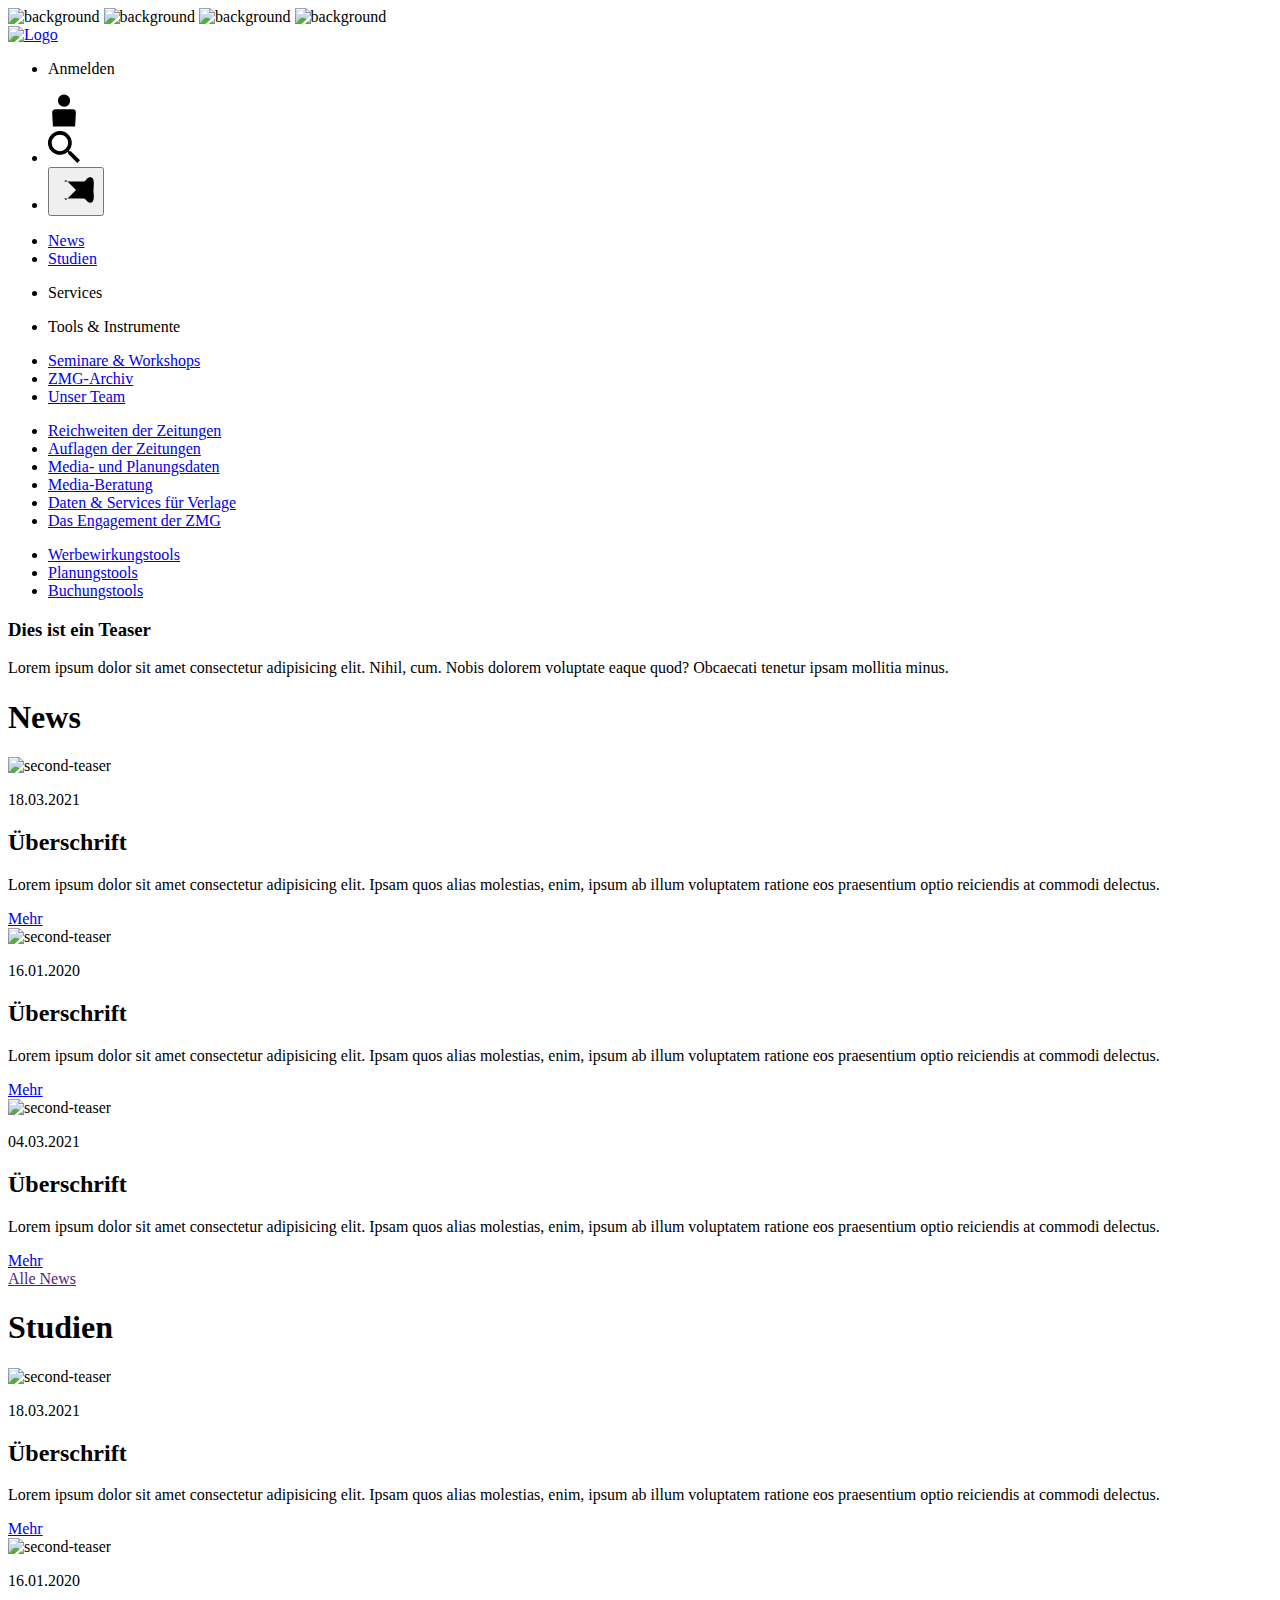
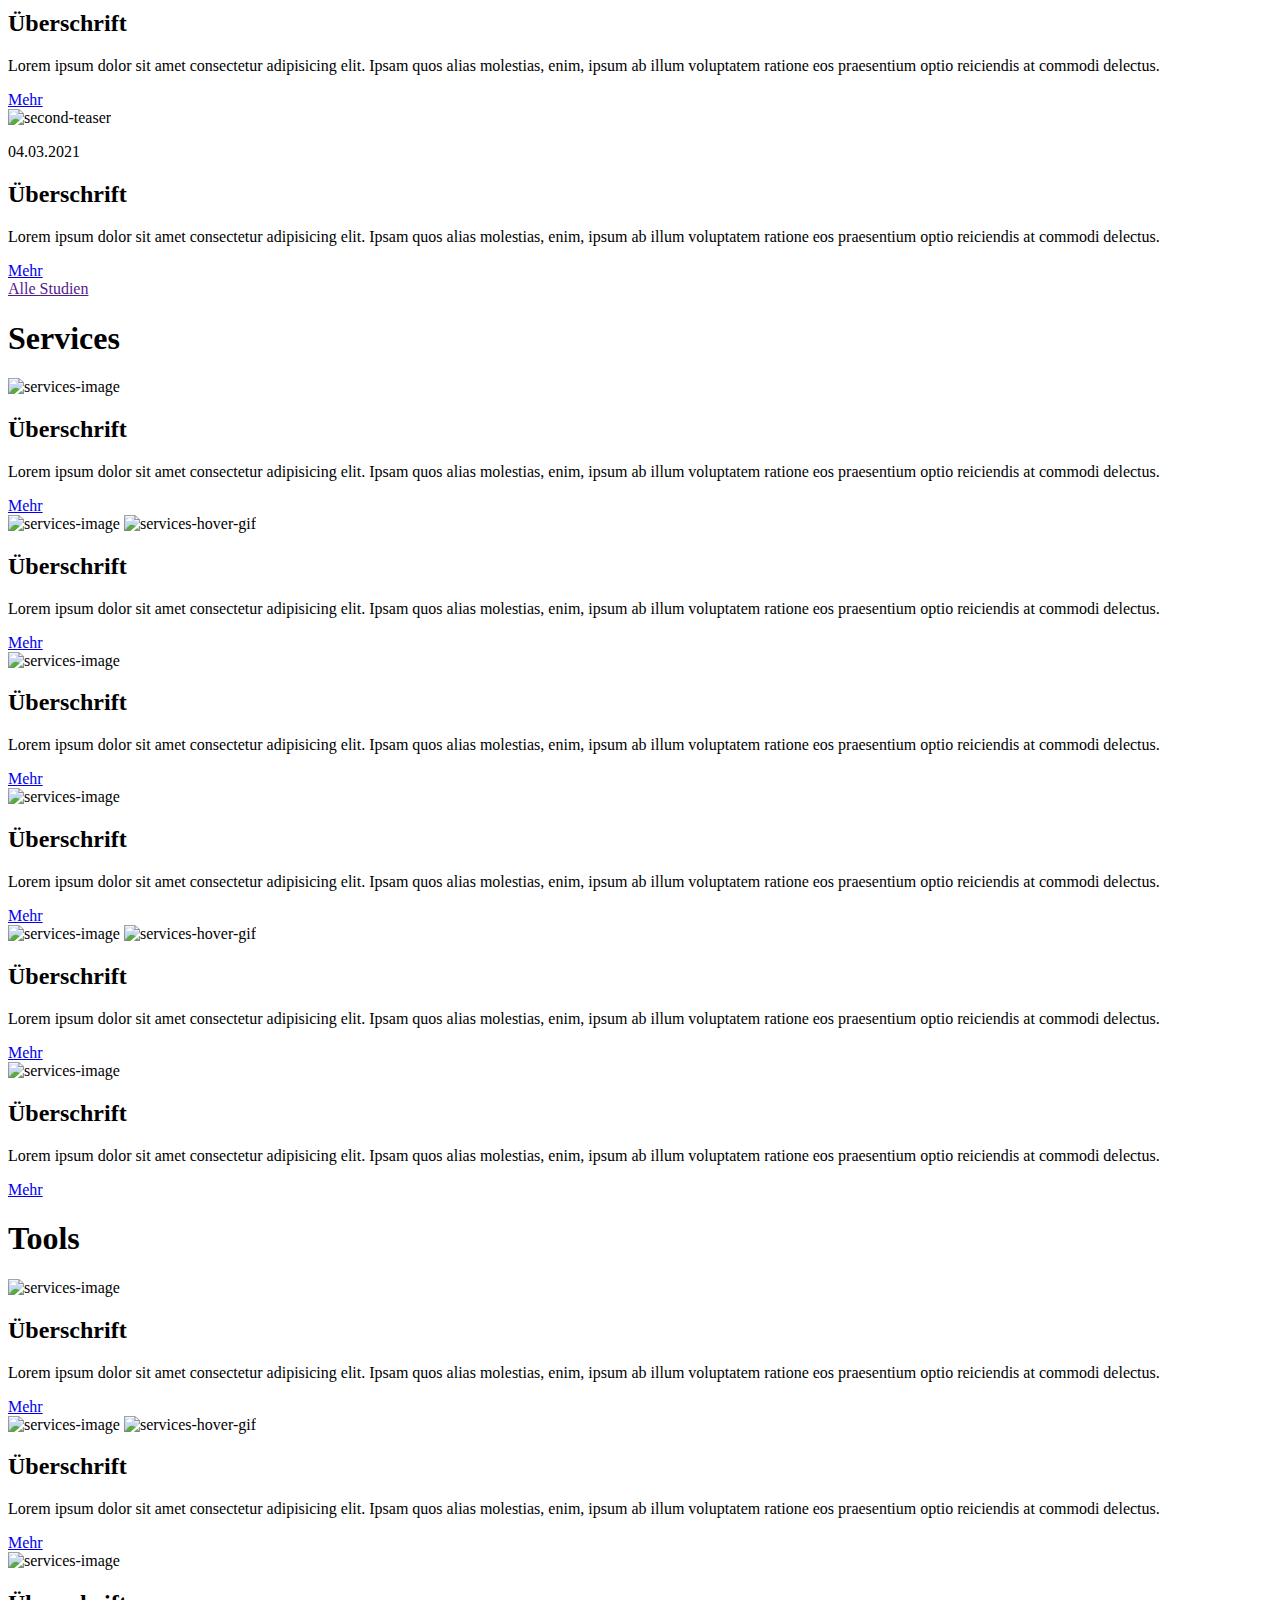
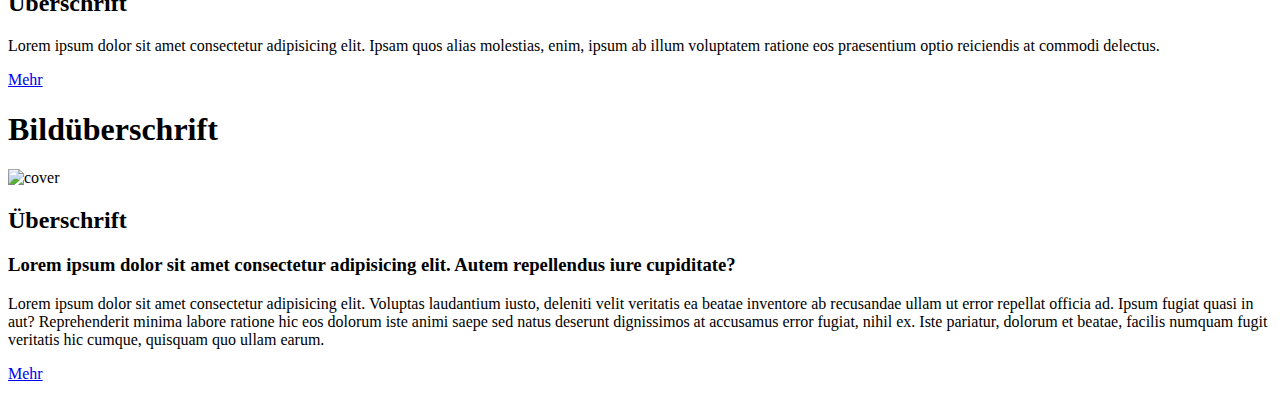
==== commit 16ab5f62: "[TASK] More stuff" ====
--- a/Ressources/Public/index.html
+++ b/Ressources/Public/index.html
@@ -11,8 +11,9 @@
 
 <body>
 
-    <img class="background-right" src="/bg_objekt_oben_rechts.e5134fee.svg" alt="background">
+    <img class="background-right-top" src="/bg_objekt_oben_rechts.e5134fee.svg" alt="background">
     <img class="background-left" src="/bg_objekt_links.379aee69.svg" alt="background">
+    <img class="background-right" src="/bg_objekt_rechts.7b4d5731.svg" alt="background">
     <img class="background-left-bottom" src="/bg_objekt_unten_links.0dbdb7d6.svg" alt="background">
 
     <div class="nav-container">
@@ -84,129 +85,246 @@
                 Obcaecati tenetur ipsam mollitia minus.</p>
         </div>
     </div>
-
-
-    <div class="header-image-container">
-        <img src="/6.a7ef9a91.jpg" alt="" class="header-image">
-    </div>
     <div class="content-wrapper">
         <main>
-
-
-            <div class="header-text">
-                <h2>Wir zeigen die Kraft der Zeitungen</h2>
-                <p>Lorem ipsum dolor sit amet consectetur, adipisicing elit. Deleniti commodi amet enim molestiae sed
-                    labore sit, esse suscipit, obcaecati quidem molestias facilis repudiandae sequi doloremque
-                    praesentium qui ea nemo. Illo tenetur reprehenderit sunt id consectetur ex nostrum soluta
-                    repudiandae laudantium libero officiis nam, aspernatur maiores minima sequi! Quos quia at, optio, ab
-                    quisquam mollitia similique placeat aliquam enim quae aliquid asperiores expedita labore
-                    perspiciatis nihil sint, magnam sapiente excepturi non!</p>
-            </div>
-
-            <div class="news-container">
+            <!--article-->
+            <div class="article-container">
                 <h1>News</h1>
-                <div class="news-slider">
-                    <div class="news-slide">
+                <div class="article-slider">
+                    <div class="article-slide">
                         <img src="/2.afe90847.png" alt="second-teaser">
-                        <div class="news-content">
-                            <p class="news-date">18.03.2021</p>
-                            <h2 class="news-title">Überschrift</h2>
-                            <p>Lorem ipsum dolor sit amet consectetur adipisicing elit. Ipsam quos alias molestias,
-                                enim,
-                                ipsum ab illum voluptatem ratione eos praesentium optio reiciendis at commodi delectus.
-                            </p>
-                            <a href="/secondsub.html">Mehr</a>
-                        </div>
-                    </div>
-
-                    <div class="news-slide">
+                        <div class="article-content">
+                            <p class="article-date">18.03.2021</p>
+                            <h2 class="article-title">Überschrift</h2>
+                            <p>Lorem ipsum dolor sit amet consectetur adipisicing elit. Ipsam quos alias molestias,
+                                enim,
+                                ipsum ab illum voluptatem ratione eos praesentium optio reiciendis at commodi delectus.
+                            </p>
+                            <a href="/secondsub.html">Mehr</a>
+                        </div>
+                    </div>
+
+                    <div class="article-slide">
                         <img src="/4.638126a5.png" alt="second-teaser">
-                        <div class="news-content">
-                            <p class="news-date">16.01.2020</p>
-                            <h2 class="news-title">Überschrift</h2>
-                            <p>Lorem ipsum dolor sit amet consectetur adipisicing elit. Ipsam quos alias molestias,
-                                enim,
-                                ipsum ab illum voluptatem ratione eos praesentium optio reiciendis at commodi delectus.
-                            </p>
-                            <a href="/secondsub.html">Mehr</a>
-                        </div>
-                    </div>
-
-                    <div class="news-slide">
+                        <div class="article-content">
+                            <p class="article-date">16.01.2020</p>
+                            <h2 class="article-title">Überschrift</h2>
+                            <p>Lorem ipsum dolor sit amet consectetur adipisicing elit. Ipsam quos alias molestias,
+                                enim,
+                                ipsum ab illum voluptatem ratione eos praesentium optio reiciendis at commodi delectus.
+                            </p>
+                            <a href="/secondsub.html">Mehr</a>
+                        </div>
+                    </div>
+
+                    <div class="article-slide">
                         <img src="/1.669ef572.png" alt="second-teaser">
-                        <div class="news-content">
-                            <p class="news-date">04.03.2021</p>
-                            <h2 class="news-title">Überschrift</h2>
-                            <p>Lorem ipsum dolor sit amet consectetur adipisicing elit. Ipsam quos alias molestias,
-                                enim,
-                                ipsum ab illum voluptatem ratione eos praesentium optio reiciendis at commodi delectus.
-                            </p>
-                            <a href="/secondsub.html">Mehr</a>
-                        </div>
-                    </div>
-                </div>
-                <a href=""></a>
-            </div>
-
-            
-            <h1>Studien</h1>
-            <div class="teaser-container">
-                <div class="teaser">
-                    <img src="/7.95250c32.png" alt="first-teaser">
-                    <div class="teaser-content">
-                        <h2 class="teaser-title">Auflagen der Zeitungen</h2>
-                        <p>Lorem ipsum dolor sit amet consectetur adipisicing elit. Ipsam quos alias molestias, enim,
-                            ipsum ab illum voluptatem ratione eos praesentium optio reiciendis at commodi delectus.</p>
+                        <div class="article-content">
+                            <p class="article-date">04.03.2021</p>
+                            <h2 class="article-title">Überschrift</h2>
+                            <p>Lorem ipsum dolor sit amet consectetur adipisicing elit. Ipsam quos alias molestias,
+                                enim,
+                                ipsum ab illum voluptatem ratione eos praesentium optio reiciendis at commodi delectus.
+                            </p>
+                            <a href="/secondsub.html">Mehr</a>
+                        </div>
+                    </div>
+                </div>
+                <a class="article-button" href="">Alle News</a>
+            </div>
+            <!--Studien-->
+            <div class="article-container">
+                <h1>Studien</h1>
+                <div class="article-slider">
+                    <div class="article-slide">
+                        <img src="/2.afe90847.png" alt="second-teaser">
+                        <div class="article-content">
+                            <p class="article-date">18.03.2021</p>
+                            <h2 class="article-title">Überschrift</h2>
+                            <p>Lorem ipsum dolor sit amet consectetur adipisicing elit. Ipsam quos alias molestias,
+                                enim,
+                                ipsum ab illum voluptatem ratione eos praesentium optio reiciendis at commodi delectus.
+                            </p>
+                            <a href="/secondsub.html">Mehr</a>
+                        </div>
+                    </div>
+
+                    <div class="article-slide">
+                        <img src="/4.638126a5.png" alt="second-teaser">
+                        <div class="article-content">
+                            <p class="article-date">16.01.2020</p>
+                            <h2 class="article-title">Überschrift</h2>
+                            <p>Lorem ipsum dolor sit amet consectetur adipisicing elit. Ipsam quos alias molestias,
+                                enim,
+                                ipsum ab illum voluptatem ratione eos praesentium optio reiciendis at commodi delectus.
+                            </p>
+                            <a href="/secondsub.html">Mehr</a>
+                        </div>
+                    </div>
+
+                    <div class="article-slide">
+                        <img src="/1.669ef572.png" alt="second-teaser">
+                        <div class="article-content">
+                            <p class="article-date">04.03.2021</p>
+                            <h2 class="article-title">Überschrift</h2>
+                            <p>Lorem ipsum dolor sit amet consectetur adipisicing elit. Ipsam quos alias molestias,
+                                enim,
+                                ipsum ab illum voluptatem ratione eos praesentium optio reiciendis at commodi delectus.
+                            </p>
+                            <a href="/secondsub.html">Mehr</a>
+                        </div>
+                    </div>
+                </div>
+                <a class="article-button" href="">Alle Studien</a>
+            </div>
+
+            <!--Services-->
+            <div class="services-container">
+                <h1>Services</h1>
+                <div class="services-slider">
+                    <div class="services-slide">
+                        <img src="/7.95250c32.png" alt="services-image">
+                        <div class="services-content">
+                            <h2 class="services-title">Überschrift</h2>
+                            <p>Lorem ipsum dolor sit amet consectetur adipisicing elit. Ipsam quos alias molestias,
+                                enim,
+                                ipsum ab illum voluptatem ratione eos praesentium optio reiciendis at commodi delectus.
+                            </p>
+                            <a href="/secondsub.html">Mehr</a>
+                        </div>
+                    </div>
+
+                    <div class="services-slide">
+                        <img class="static" src="/default.c4102763.png" alt="services-image">
+                        <img class="active-gif" src="/hover.7301b519.gif" alt="services-hover-gif">
+                        <div class="services-content">
+                            <h2 class="services-title">Überschrift</h2>
+                            <p>Lorem ipsum dolor sit amet consectetur adipisicing elit. Ipsam quos alias molestias,
+                                enim,
+                                ipsum ab illum voluptatem ratione eos praesentium optio reiciendis at commodi delectus.
+                            </p>
+                            <a href="/secondsub.html">Mehr</a>
+                        </div>
+                    </div>
+
+                    <div class="services-slide">
+                        <img src="/8.96fc05e5.png" alt="services-image">
+                        <div class="services-content">
+                            <h2 class="services-title">Überschrift</h2>
+                            <p>Lorem ipsum dolor sit amet consectetur adipisicing elit. Ipsam quos alias molestias,
+                                enim,
+                                ipsum ab illum voluptatem ratione eos praesentium optio reiciendis at commodi delectus.
+                            </p>
+                            <a href="/secondsub.html">Mehr</a>
+                        </div>
+                    </div>
+                </div>
+                <!--ROW2-->
+                <div class="services-slider">
+                    <div class="services-slide">
+                        <img src="/7.95250c32.png" alt="services-image">
+                        <div class="services-content">
+                            <h2 class="services-title">Überschrift</h2>
+                            <p>Lorem ipsum dolor sit amet consectetur adipisicing elit. Ipsam quos alias molestias,
+                                enim,
+                                ipsum ab illum voluptatem ratione eos praesentium optio reiciendis at commodi delectus.
+                            </p>
+                            <a href="/secondsub.html">Mehr</a>
+                        </div>
+                    </div>
+
+                    <div class="services-slide">
+                        <img class="static" src="/default.c4102763.png" alt="services-image">
+                        <img class="active-gif" src="/hover.7301b519.gif" alt="services-hover-gif">
+                        <div class="services-content">
+                            <h2 class="services-title">Überschrift</h2>
+                            <p>Lorem ipsum dolor sit amet consectetur adipisicing elit. Ipsam quos alias molestias,
+                                enim,
+                                ipsum ab illum voluptatem ratione eos praesentium optio reiciendis at commodi delectus.
+                            </p>
+                            <a href="/secondsub.html">Mehr</a>
+                        </div>
+                    </div>
+
+                    <div class="services-slide">
+                        <img src="/8.96fc05e5.png" alt="services-image">
+                        <div class="services-content">
+                            <h2 class="services-title">Überschrift</h2>
+                            <p>Lorem ipsum dolor sit amet consectetur adipisicing elit. Ipsam quos alias molestias,
+                                enim,
+                                ipsum ab illum voluptatem ratione eos praesentium optio reiciendis at commodi delectus.
+                            </p>
+                            <a href="/secondsub.html">Mehr</a>
+                        </div>
+                    </div>
+                </div>
+            </div>
+
+            <!--Tools-->
+            <div class="services-container">
+                <h1>Tools</h1>
+                <div class="services-slider">
+                    <div class="services-slide">
+                        <img src="/7.95250c32.png" alt="services-image">
+                        <div class="services-content">
+                            <h2 class="services-title">Überschrift</h2>
+                            <p>Lorem ipsum dolor sit amet consectetur adipisicing elit. Ipsam quos alias molestias,
+                                enim,
+                                ipsum ab illum voluptatem ratione eos praesentium optio reiciendis at commodi delectus.
+                            </p>
+                            <a href="/secondsub.html">Mehr</a>
+                        </div>
+                    </div>
+
+                    <div class="services-slide">
+                        <img class="static" src="/default.c4102763.png" alt="services-image">
+                        <img class="active-gif" src="/hover.7301b519.gif" alt="services-hover-gif">
+                        <div class="services-content">
+                            <h2 class="services-title">Überschrift</h2>
+                            <p>Lorem ipsum dolor sit amet consectetur adipisicing elit. Ipsam quos alias molestias,
+                                enim,
+                                ipsum ab illum voluptatem ratione eos praesentium optio reiciendis at commodi delectus.
+                            </p>
+                            <a href="/secondsub.html">Mehr</a>
+                        </div>
+                    </div>
+
+                    <div class="services-slide">
+                        <img src="/8.96fc05e5.png" alt="services-image">
+                        <div class="services-content">
+                            <h2 class="services-title">Überschrift</h2>
+                            <p>Lorem ipsum dolor sit amet consectetur adipisicing elit. Ipsam quos alias molestias,
+                                enim,
+                                ipsum ab illum voluptatem ratione eos praesentium optio reiciendis at commodi delectus.
+                            </p>
+                            <a href="/secondsub.html">Mehr</a>
+                        </div>
+                    </div>
+                </div>
+
+
+                <div class="content-element-1">
+                    <h1 class="image-title">Bildüberschrift</h1>
+                    <img src="/6.a7ef9a91.jpg" alt="cover">
+                    <div class="content-text">
+                        <h2>Überschrift</h2>
+                        <h3>Lorem ipsum dolor sit amet consectetur adipisicing elit. Autem repellendus iure cupiditate?</h3>
+                        <p>Lorem ipsum dolor sit amet consectetur adipisicing elit. Voluptas laudantium iusto, deleniti velit
+                            veritatis ea beatae inventore ab recusandae ullam ut error repellat officia ad. Ipsum fugiat quasi
+                            in aut? Reprehenderit minima labore ratione hic eos dolorum iste animi saepe sed natus deserunt
+                            dignissimos at accusamus error fugiat, nihil ex. Iste pariatur, dolorum et beatae, facilis numquam
+                            fugit veritatis hic cumque, quisquam quo ullam earum.</p>
                         <a href="/secondsub.html">Mehr</a>
                     </div>
                 </div>
-                <div class="teaser">
-                    <img src="/8.96fc05e5.png" alt="second-teaser">
-                    <div class="teaser-content">
-                        <h2 class="teaser-title">Media-Beratung</h2>
-                        <p>Lorem ipsum dolor sit amet consectetur adipisicing elit. Ipsam quos alias molestias, enim,
-                            ipsum ab illum voluptatem ratione eos praesentium optio reiciendis at commodi delectus.</p>
-                        <a href="/secondsub.html">Mehr</a>
-                    </div>
-                </div>
-                <div class="teaser">
-                    <img src="/9.6dd0fe77.png" alt="third-teaser">
-                    <div class="teaser-content">
-                        <h2 class="teaser-title">Gremien</h2>
-                        <p>Lorem ipsum dolor sit amet consectetur adipisicing elit. Ipsam quos alias molestias, enim,
-                            ipsum ab illum voluptatem ratione eos praesentium optio reiciendis at commodi delectus.</p>
-                        <a href="/secondsub.html">Mehr</a>
-                    </div>
-                </div>
-            </div>
-            <div class="content-element-1">
-                <h2 class="image-title">Bildüberschrift</h2>
-                <img src="/6.a7ef9a91.jpg" alt="cover">
-                <h2>Überschrift</h2>
-                <h3>Lorem ipsum dolor sit amet consectetur adipisicing elit. Autem repellendus iure cupiditate?</h3>
-                <p>Lorem ipsum dolor sit amet consectetur adipisicing elit. Voluptas laudantium iusto, deleniti velit
-                    veritatis ea beatae inventore ab recusandae ullam ut error repellat officia ad. Ipsum fugiat quasi
-                    in aut? Reprehenderit minima labore ratione hic eos dolorum iste animi saepe sed natus deserunt
-                    dignissimos at accusamus error fugiat, nihil ex. Iste pariatur, dolorum et beatae, facilis numquam
-                    fugit veritatis hic cumque, quisquam quo ullam earum.</p>
-                <a href="/secondsub.html">Mehr</a>
-            </div>
-
-
-        </main>
+
+        </div></main>
 
     </div>
     <!--Wrapper closing-->
 
     <div class="footer-container">
-        <div class="footer">
-            <ul>
-                <li><a href="/secondsub.html">Impressum</a></li>
-                <li><a href="/secondsub.html">Datenschutz</a></li>
-                <li><a href="/secondsub.html">Jobs</a></li>
-                <li><a href="/secondsub.html">Anmelden</a></li>
-            </ul>
-        </div>
+        <img src="/footer.db28c8d9.png" alt="">
     </div>
 
     <script src="https://ajax.googleapis.com/ajax/libs/jquery/3.6.0/jquery.min.js"></script>
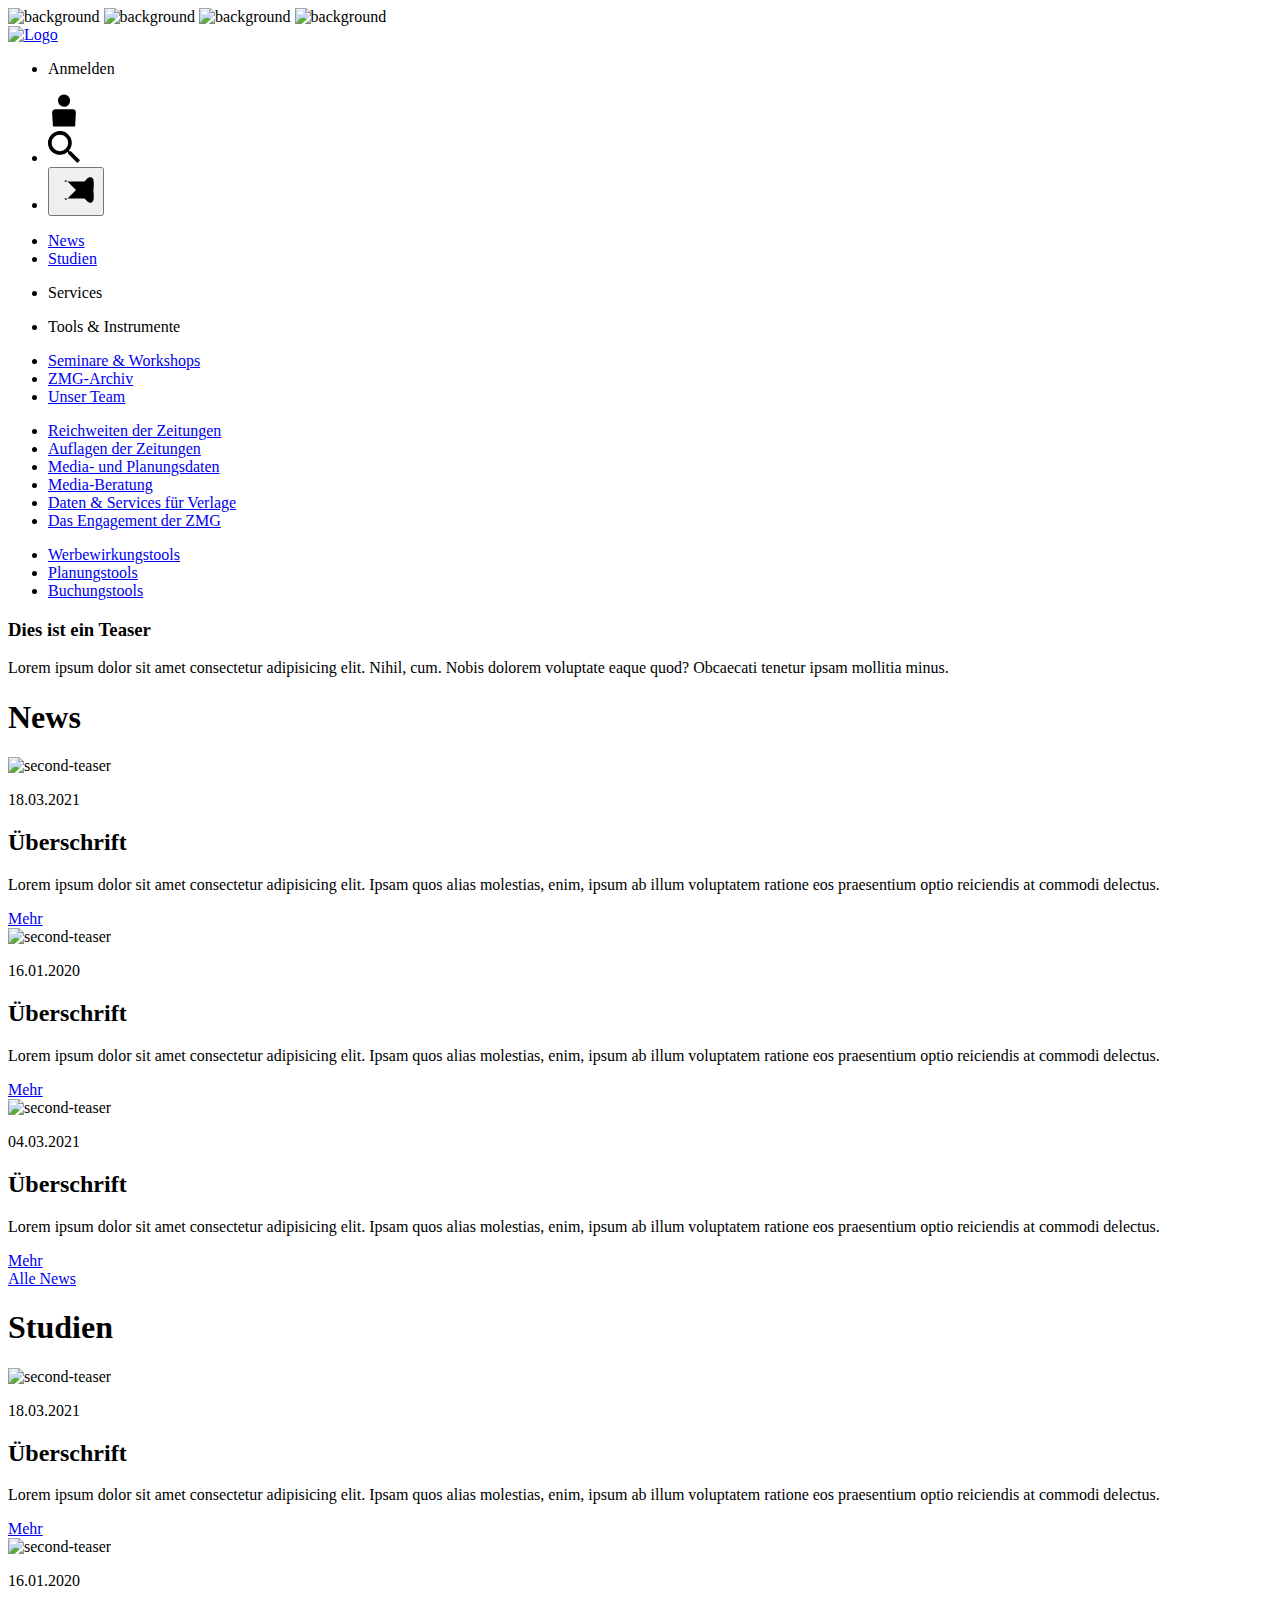
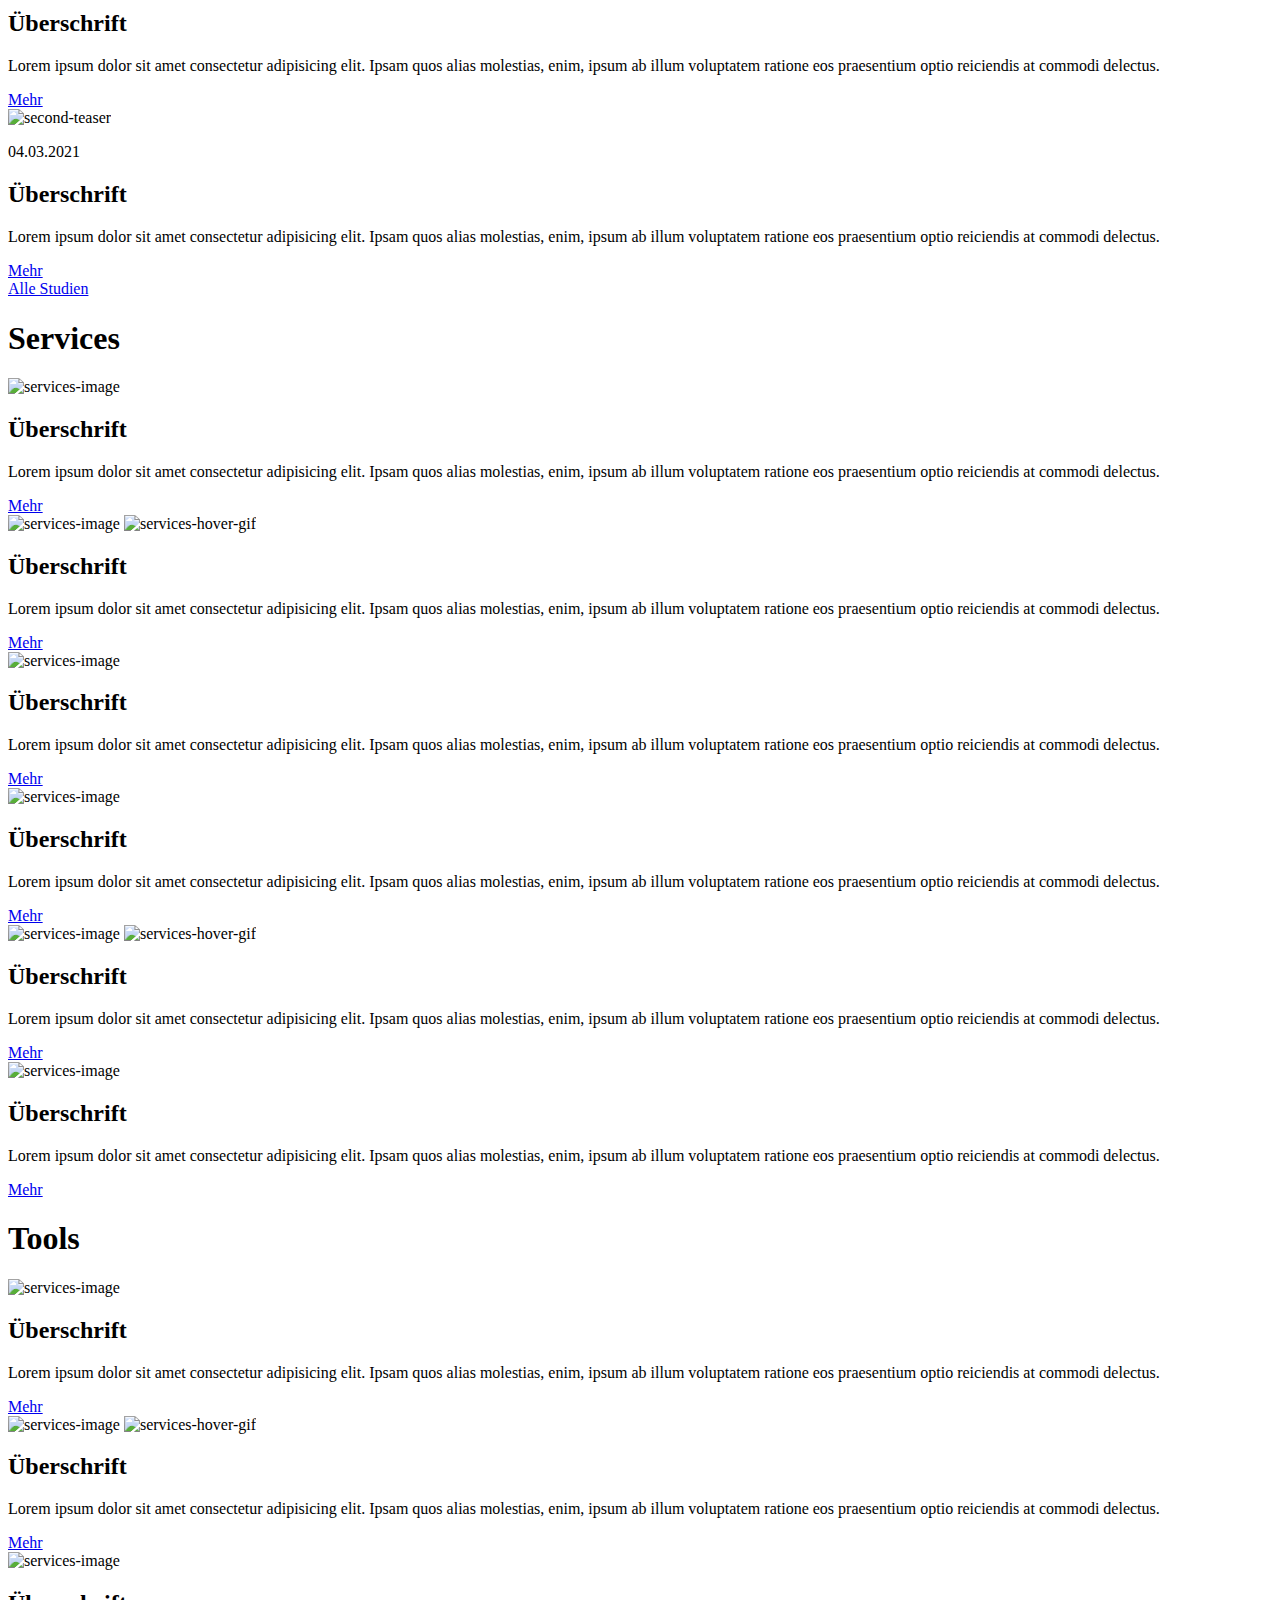
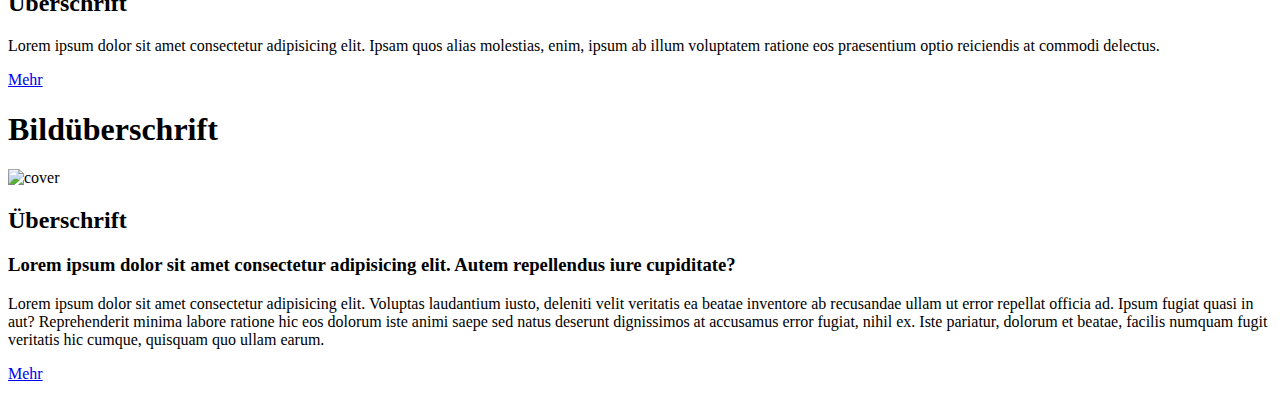
==== commit b51badfb: "[TASK] Fix links" ====
--- a/Ressources/Public/index.html
+++ b/Ressources/Public/index.html
@@ -6,7 +6,7 @@
     <meta http-equiv="X-UA-Compatible" content="IE=edge">
     <meta name="viewport" content="width=device-width, initial-scale=1.0">
     <link rel="stylesheet" href="/main.4a07f87c.css">
-    <title>Document</title>
+    <title>Willkommen bei der ZMG:  ZEITUNGSMARKTFORSCHUNG GESELLSCHAFT mbH</title>
 <script src="/main.4a07f87c.js"></script></head>
 
 <body>
@@ -100,7 +100,7 @@
                                 enim,
                                 ipsum ab illum voluptatem ratione eos praesentium optio reiciendis at commodi delectus.
                             </p>
-                            <a href="/secondsub.html">Mehr</a>
+                            <a href="/sub.html">Mehr</a>
                         </div>
                     </div>
 
@@ -113,7 +113,7 @@
                                 enim,
                                 ipsum ab illum voluptatem ratione eos praesentium optio reiciendis at commodi delectus.
                             </p>
-                            <a href="/secondsub.html">Mehr</a>
+                            <a href="/sub.html">Mehr</a>
                         </div>
                     </div>
 
@@ -126,11 +126,11 @@
                                 enim,
                                 ipsum ab illum voluptatem ratione eos praesentium optio reiciendis at commodi delectus.
                             </p>
-                            <a href="/secondsub.html">Mehr</a>
-                        </div>
-                    </div>
-                </div>
-                <a class="article-button" href="">Alle News</a>
+                            <a href="/sub.html">Mehr</a>
+                        </div>
+                    </div>
+                </div>
+                <a class="article-button" href="/secondsub.html">Alle News</a>
             </div>
             <!--Studien-->
             <div class="article-container">
@@ -145,7 +145,7 @@
                                 enim,
                                 ipsum ab illum voluptatem ratione eos praesentium optio reiciendis at commodi delectus.
                             </p>
-                            <a href="/secondsub.html">Mehr</a>
+                            <a href="/sub.html">Mehr</a>
                         </div>
                     </div>
 
@@ -158,7 +158,7 @@
                                 enim,
                                 ipsum ab illum voluptatem ratione eos praesentium optio reiciendis at commodi delectus.
                             </p>
-                            <a href="/secondsub.html">Mehr</a>
+                            <a href="/sub.html">Mehr</a>
                         </div>
                     </div>
 
@@ -171,11 +171,11 @@
                                 enim,
                                 ipsum ab illum voluptatem ratione eos praesentium optio reiciendis at commodi delectus.
                             </p>
-                            <a href="/secondsub.html">Mehr</a>
-                        </div>
-                    </div>
-                </div>
-                <a class="article-button" href="">Alle Studien</a>
+                            <a href="/sub.html">Mehr</a>
+                        </div>
+                    </div>
+                </div>
+                <a class="article-button" href="/secondsub.html">Alle Studien</a>
             </div>
 
             <!--Services-->
@@ -190,7 +190,7 @@
                                 enim,
                                 ipsum ab illum voluptatem ratione eos praesentium optio reiciendis at commodi delectus.
                             </p>
-                            <a href="/secondsub.html">Mehr</a>
+                            <a href="/sub.html">Mehr</a>
                         </div>
                     </div>
 
@@ -203,7 +203,7 @@
                                 enim,
                                 ipsum ab illum voluptatem ratione eos praesentium optio reiciendis at commodi delectus.
                             </p>
-                            <a href="/secondsub.html">Mehr</a>
+                            <a href="/sub.html">Mehr</a>
                         </div>
                     </div>
 
@@ -215,7 +215,7 @@
                                 enim,
                                 ipsum ab illum voluptatem ratione eos praesentium optio reiciendis at commodi delectus.
                             </p>
-                            <a href="/secondsub.html">Mehr</a>
+                            <a href="/sub.html">Mehr</a>
                         </div>
                     </div>
                 </div>
@@ -229,7 +229,7 @@
                                 enim,
                                 ipsum ab illum voluptatem ratione eos praesentium optio reiciendis at commodi delectus.
                             </p>
-                            <a href="/secondsub.html">Mehr</a>
+                            <a href="/sub.html">Mehr</a>
                         </div>
                     </div>
 
@@ -242,7 +242,7 @@
                                 enim,
                                 ipsum ab illum voluptatem ratione eos praesentium optio reiciendis at commodi delectus.
                             </p>
-                            <a href="/secondsub.html">Mehr</a>
+                            <a href="/sub.html">Mehr</a>
                         </div>
                     </div>
 
@@ -254,7 +254,7 @@
                                 enim,
                                 ipsum ab illum voluptatem ratione eos praesentium optio reiciendis at commodi delectus.
                             </p>
-                            <a href="/secondsub.html">Mehr</a>
+                            <a href="/sub.html">Mehr</a>
                         </div>
                     </div>
                 </div>
@@ -272,7 +272,7 @@
                                 enim,
                                 ipsum ab illum voluptatem ratione eos praesentium optio reiciendis at commodi delectus.
                             </p>
-                            <a href="/secondsub.html">Mehr</a>
+                            <a href="/sub.html">Mehr</a>
                         </div>
                     </div>
 
@@ -285,7 +285,7 @@
                                 enim,
                                 ipsum ab illum voluptatem ratione eos praesentium optio reiciendis at commodi delectus.
                             </p>
-                            <a href="/secondsub.html">Mehr</a>
+                            <a href="/sub.html">Mehr</a>
                         </div>
                     </div>
 
@@ -297,7 +297,7 @@
                                 enim,
                                 ipsum ab illum voluptatem ratione eos praesentium optio reiciendis at commodi delectus.
                             </p>
-                            <a href="/secondsub.html">Mehr</a>
+                            <a href="/sub.html">Mehr</a>
                         </div>
                     </div>
                 </div>
@@ -314,7 +314,7 @@
                             in aut? Reprehenderit minima labore ratione hic eos dolorum iste animi saepe sed natus deserunt
                             dignissimos at accusamus error fugiat, nihil ex. Iste pariatur, dolorum et beatae, facilis numquam
                             fugit veritatis hic cumque, quisquam quo ullam earum.</p>
-                        <a href="/secondsub.html">Mehr</a>
+                        <a href="/sub.html">Mehr</a>
                     </div>
                 </div>
 
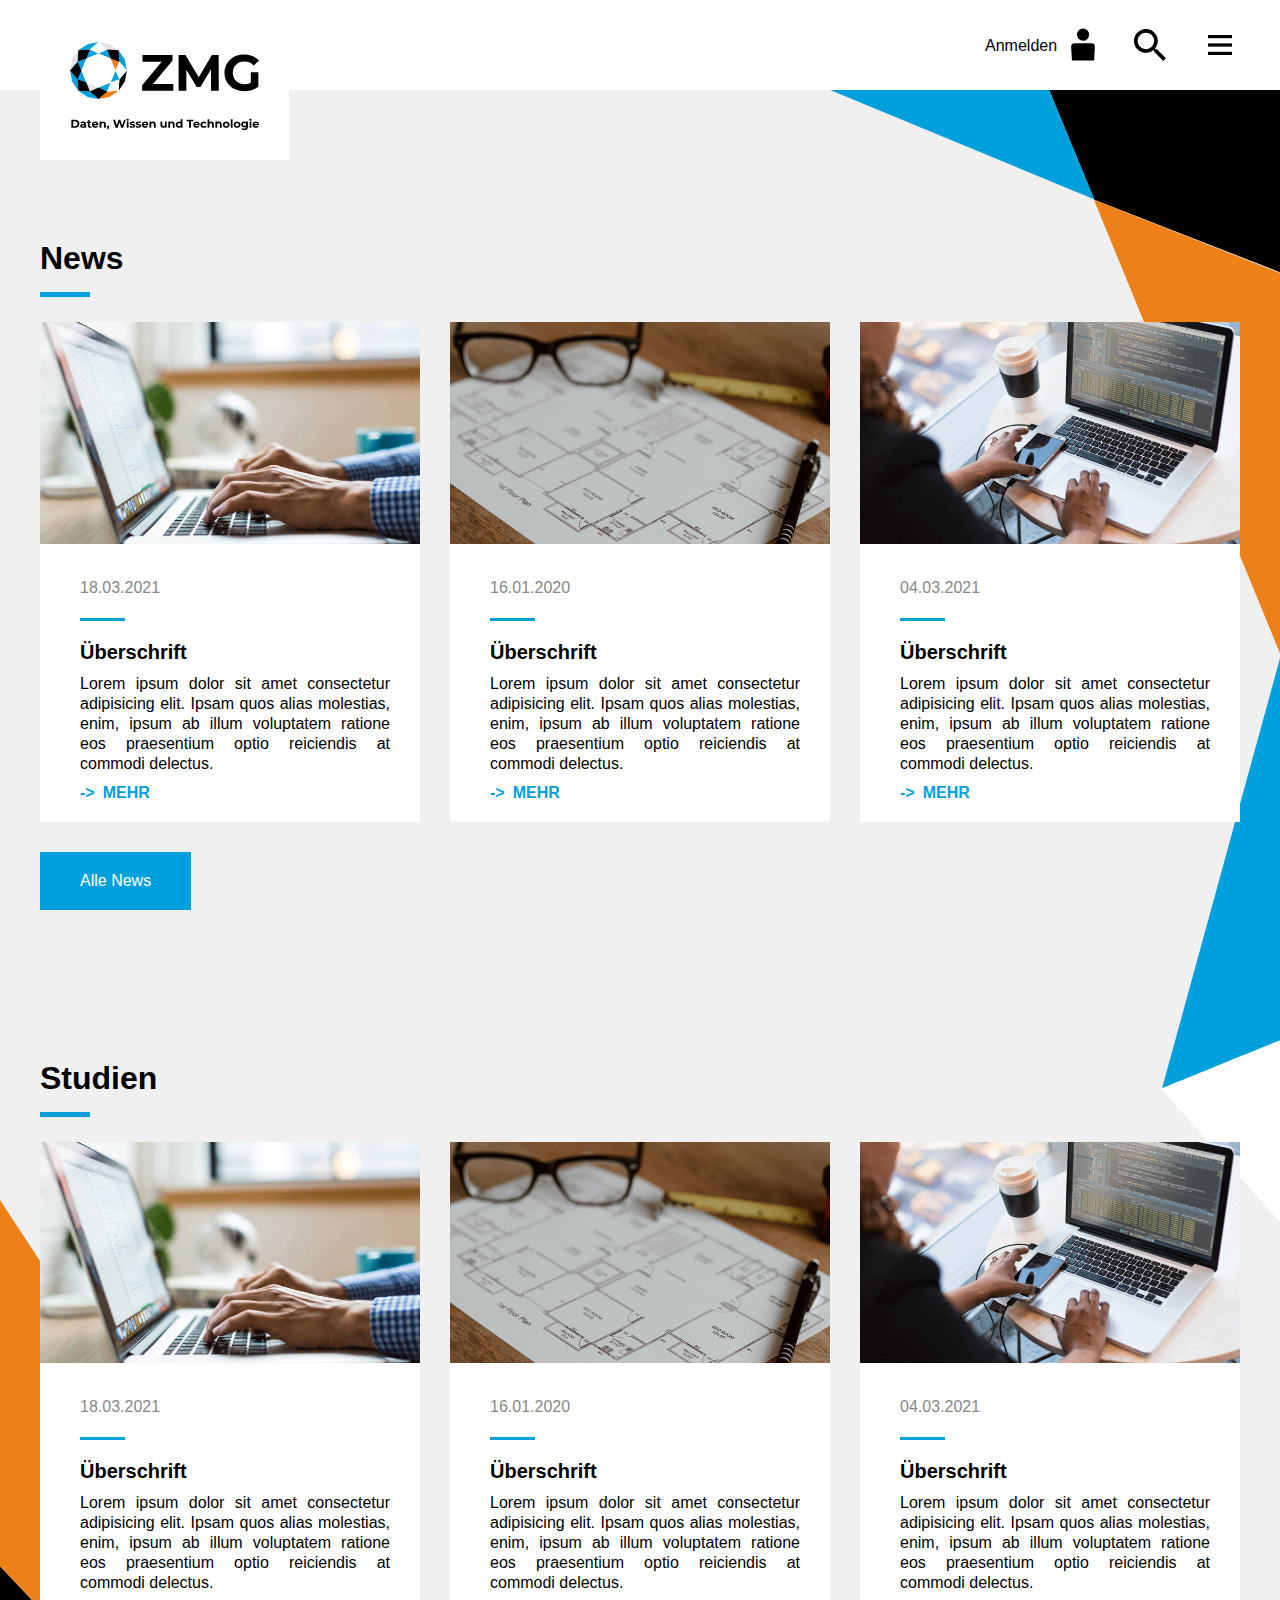
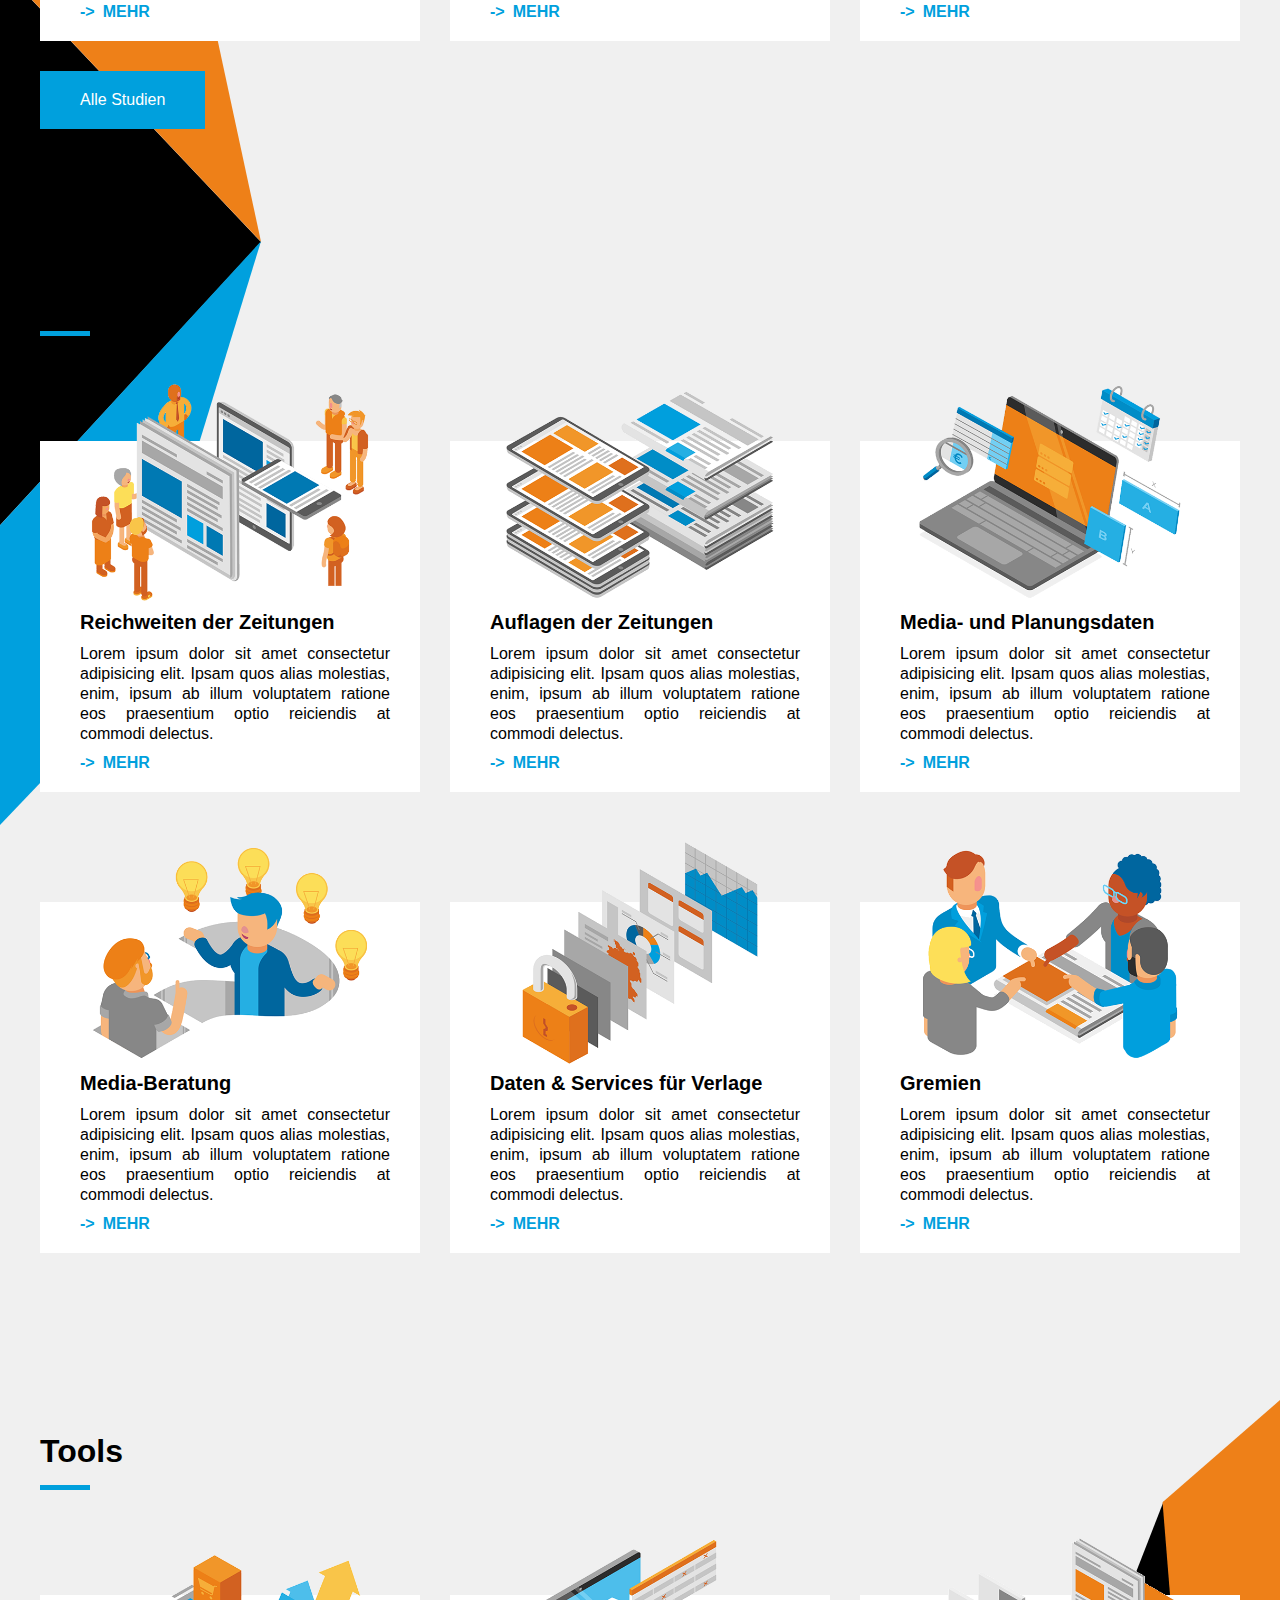
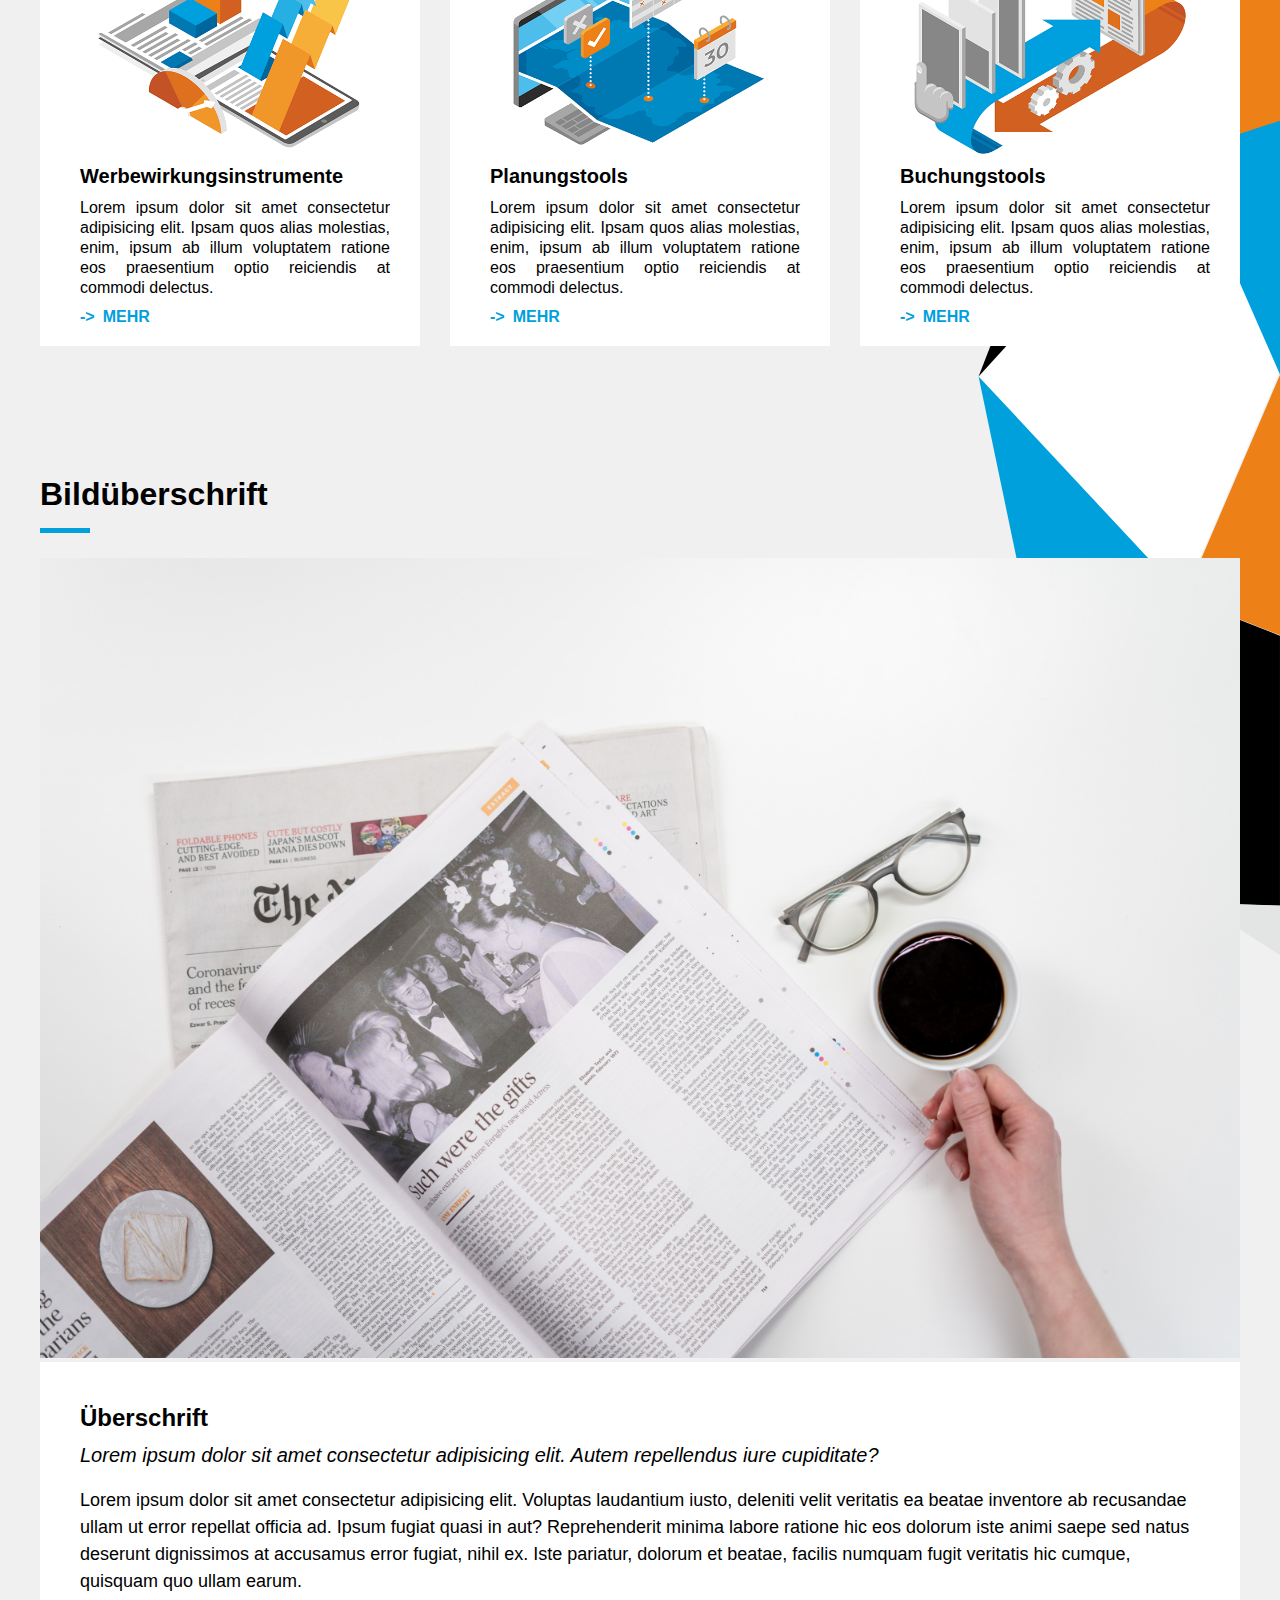
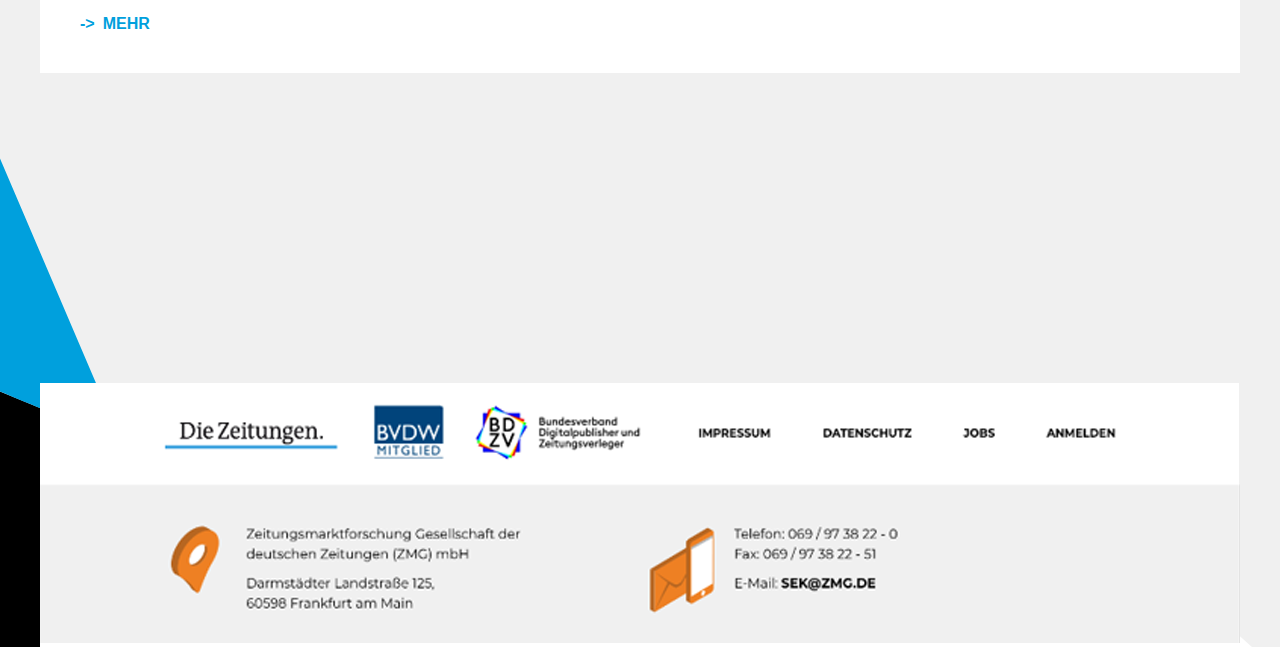
==== commit 6fc1dfa7: "[TASK] Replace gifs and fix hover effects" ====
--- a/Ressources/Public/index.html
+++ b/Ressources/Public/index.html
@@ -1,334 +1 @@
-<!DOCTYPE html>
-<html lang="en">
-
-<head>
-    <meta charset="UTF-8">
-    <meta http-equiv="X-UA-Compatible" content="IE=edge">
-    <meta name="viewport" content="width=device-width, initial-scale=1.0">
-    <link rel="stylesheet" href="/main.4a07f87c.css">
-    <title>Willkommen bei der ZMG:  ZEITUNGSMARKTFORSCHUNG GESELLSCHAFT mbH</title>
-<script src="/main.4a07f87c.js"></script></head>
-
-<body>
-
-    <img class="background-right-top" src="/bg_objekt_oben_rechts.e5134fee.svg" alt="background">
-    <img class="background-left" src="/bg_objekt_links.379aee69.svg" alt="background">
-    <img class="background-right" src="/bg_objekt_rechts.7b4d5731.svg" alt="background">
-    <img class="background-left-bottom" src="/bg_objekt_unten_links.0dbdb7d6.svg" alt="background">
-
-    <div class="nav-container">
-        <nav class="navbar">
-            <div class="logo">
-                <a href="/index.html"><img src="/zmg_logo.817211ac.svg" alt="Logo"></a>
-            </div>
-            <ul class="nav-items">
-                <li>
-                    <p>Anmelden</p><svg xmlns="http://www.w3.org/2000/svg" width="32" height="33" viewBox="0 0 32 33">
-                        <g id="Person" transform="translate(-1256 -3484.5)">
-                            <rect id="Rechteck_111" data-name="Rechteck 111" width="32" height="32" transform="translate(1256 3485)" fill="#fff" opacity="0"></rect>
-                            <path id="Schnittmenge_4" data-name="Schnittmenge 4" d="M-9900.238-10c-.275-4.4-.527-8.81-.781-13.215-.158-2.725,1.029-3.982,3.781-3.993,2.711-.012,5.42,0,8.129,0,.9,0,1.807,0,2.709,0,1.887,0,3.773-.006,5.66.01,2.4.019,3.48,1.03,3.406,3.438-.105,3.574-.34,7.146-.561,10.715q-.1,1.526-.205,3.05Zm11.182-19.681a6.2,6.2,0,0,1-6.172-6.226A5.963,5.963,0,0,1-9889.2-42a5.978,5.978,0,0,1,6.146,6.108,6.146,6.146,0,0,1-5.965,6.21Z" transform="translate(11161.182 3526.999)" stroke="rgba(0,0,0,0)" stroke-miterlimit="10" stroke-width="1"></path>
-                        </g>
-                    </svg>
-                </li>
-                <li><svg xmlns="http://www.w3.org/2000/svg" width="32" height="32" viewBox="0 0 32 32">
-                        <g id="Lupe" transform="translate(-1295 -3485)">
-                            <rect id="Rechteck_112" data-name="Rechteck 112" width="32" height="32" transform="translate(1295 3485)" fill="#fff" opacity="0"></rect>
-                            <path id="Icon_material-search" data-name="Icon material-search" d="M27.37,24.626H25.925l-.512-.494a11.91,11.91,0,1,0-1.281,1.281l.494.512V27.37l9.148,9.13L36.5,33.774Zm-10.978,0a8.233,8.233,0,1,1,8.233-8.233A8.222,8.222,0,0,1,16.393,24.626Z" transform="translate(1290.5 3480.5)"></path>
-                        </g>
-                    </svg>
-                </li>
-                <li> <button class="menuButton show-menu" onclick="this.classList.toggle('opened');this.setAttribute('aria-expanded', this.classList.contains('opened'))" aria-label="Main Menu">
-                        <svg width="40" height="40" viewBox="0 0 100 100">
-                            <path class="line line1" d="M 20,29.000046 H 80.000231 C 80.000231,29.000046 94.498839,28.817352 94.532987,66.711331 94.543142,77.980673 90.966081,81.670246 85.259173,81.668997 79.552261,81.667751 75.000211,74.999942 75.000211,74.999942 L 25.000021,25.000058"></path>
-                            <path class="line line2" d="M 20,50 H 80"></path>
-                            <path class="line line3" d="M 20,70.999954 H 80.000231 C 80.000231,70.999954 94.498839,71.182648 94.532987,33.288669 94.543142,22.019327 90.966081,18.329754 85.259173,18.331003 79.552261,18.332249 75.000211,25.000058 75.000211,25.000058 L 25.000021,74.999942"></path>
-                        </svg>
-                    </button>
-                </li>
-            </ul>
-        </nav>
-    </div>
-
-    <div class="menu hidden">
-        <ul class="nav-level-1">
-            <li><a href="/sub.html">News</a></li>
-            <li><a href="/sub.html">Studien</a></li>
-            <li>
-                <p class="has-subPage services">Services</p>
-            </li>
-            <li>
-                <p class="has-subPage tools">Tools & Instrumente</p>
-            </li>
-            <li><a href="/sub.html">Seminare & Workshops</a></li>
-            <li><a href="/sub.html">ZMG-Archiv</a></li>
-            <li><a href="/sub.html">Unser Team</a></li>
-        </ul>
-        <ul class="nav-level-2 level-2-services hidden">
-            <li><a href="/sub.html">Reichweiten der Zeitungen</a></li>
-            <li><a href="/sub.html">Auflagen der Zeitungen</a></li>
-            <li><a href="/sub.html">Media- und Planungsdaten</a></li>
-            <li><a href="/sub.html">Media-Beratung</a></li>
-            <li><a href="/sub.html">Daten & Services für Verlage</a></li>
-            <li><a href="/sub.html">Das Engagement der ZMG</a></li>
-        </ul>
-
-        <ul class="nav-level-2 level-2-tools hidden ">
-            <li><a href="/sub.html">Werbewirkungstools</a></li>
-            <li><a href="/sub.html">Planungstools</a></li>
-            <li><a href="/sub.html">Buchungstools</a></li>
-        </ul>
-        <div class="menu-teaser hidden">
-            <div class="menu-teaser-image">
-            </div>
-            <h3>Dies ist ein Teaser</h3>
-            <p>Lorem ipsum dolor sit amet consectetur adipisicing elit. Nihil, cum. Nobis dolorem voluptate eaque quod?
-                Obcaecati tenetur ipsam mollitia minus.</p>
-        </div>
-    </div>
-    <div class="content-wrapper">
-        <main>
-            <!--article-->
-            <div class="article-container">
-                <h1>News</h1>
-                <div class="article-slider">
-                    <div class="article-slide">
-                        <img src="/2.afe90847.png" alt="second-teaser">
-                        <div class="article-content">
-                            <p class="article-date">18.03.2021</p>
-                            <h2 class="article-title">Überschrift</h2>
-                            <p>Lorem ipsum dolor sit amet consectetur adipisicing elit. Ipsam quos alias molestias,
-                                enim,
-                                ipsum ab illum voluptatem ratione eos praesentium optio reiciendis at commodi delectus.
-                            </p>
-                            <a href="/sub.html">Mehr</a>
-                        </div>
-                    </div>
-
-                    <div class="article-slide">
-                        <img src="/4.638126a5.png" alt="second-teaser">
-                        <div class="article-content">
-                            <p class="article-date">16.01.2020</p>
-                            <h2 class="article-title">Überschrift</h2>
-                            <p>Lorem ipsum dolor sit amet consectetur adipisicing elit. Ipsam quos alias molestias,
-                                enim,
-                                ipsum ab illum voluptatem ratione eos praesentium optio reiciendis at commodi delectus.
-                            </p>
-                            <a href="/sub.html">Mehr</a>
-                        </div>
-                    </div>
-
-                    <div class="article-slide">
-                        <img src="/1.669ef572.png" alt="second-teaser">
-                        <div class="article-content">
-                            <p class="article-date">04.03.2021</p>
-                            <h2 class="article-title">Überschrift</h2>
-                            <p>Lorem ipsum dolor sit amet consectetur adipisicing elit. Ipsam quos alias molestias,
-                                enim,
-                                ipsum ab illum voluptatem ratione eos praesentium optio reiciendis at commodi delectus.
-                            </p>
-                            <a href="/sub.html">Mehr</a>
-                        </div>
-                    </div>
-                </div>
-                <a class="article-button" href="/secondsub.html">Alle News</a>
-            </div>
-            <!--Studien-->
-            <div class="article-container">
-                <h1>Studien</h1>
-                <div class="article-slider">
-                    <div class="article-slide">
-                        <img src="/2.afe90847.png" alt="second-teaser">
-                        <div class="article-content">
-                            <p class="article-date">18.03.2021</p>
-                            <h2 class="article-title">Überschrift</h2>
-                            <p>Lorem ipsum dolor sit amet consectetur adipisicing elit. Ipsam quos alias molestias,
-                                enim,
-                                ipsum ab illum voluptatem ratione eos praesentium optio reiciendis at commodi delectus.
-                            </p>
-                            <a href="/sub.html">Mehr</a>
-                        </div>
-                    </div>
-
-                    <div class="article-slide">
-                        <img src="/4.638126a5.png" alt="second-teaser">
-                        <div class="article-content">
-                            <p class="article-date">16.01.2020</p>
-                            <h2 class="article-title">Überschrift</h2>
-                            <p>Lorem ipsum dolor sit amet consectetur adipisicing elit. Ipsam quos alias molestias,
-                                enim,
-                                ipsum ab illum voluptatem ratione eos praesentium optio reiciendis at commodi delectus.
-                            </p>
-                            <a href="/sub.html">Mehr</a>
-                        </div>
-                    </div>
-
-                    <div class="article-slide">
-                        <img src="/1.669ef572.png" alt="second-teaser">
-                        <div class="article-content">
-                            <p class="article-date">04.03.2021</p>
-                            <h2 class="article-title">Überschrift</h2>
-                            <p>Lorem ipsum dolor sit amet consectetur adipisicing elit. Ipsam quos alias molestias,
-                                enim,
-                                ipsum ab illum voluptatem ratione eos praesentium optio reiciendis at commodi delectus.
-                            </p>
-                            <a href="/sub.html">Mehr</a>
-                        </div>
-                    </div>
-                </div>
-                <a class="article-button" href="/secondsub.html">Alle Studien</a>
-            </div>
-
-            <!--Services-->
-            <div class="services-container">
-                <h1>Services</h1>
-                <div class="services-slider">
-                    <div class="services-slide">
-                        <img src="/7.95250c32.png" alt="services-image">
-                        <div class="services-content">
-                            <h2 class="services-title">Überschrift</h2>
-                            <p>Lorem ipsum dolor sit amet consectetur adipisicing elit. Ipsam quos alias molestias,
-                                enim,
-                                ipsum ab illum voluptatem ratione eos praesentium optio reiciendis at commodi delectus.
-                            </p>
-                            <a href="/sub.html">Mehr</a>
-                        </div>
-                    </div>
-
-                    <div class="services-slide">
-                        <img class="static" src="/default.c4102763.png" alt="services-image">
-                        <img class="active-gif" src="/hover.7301b519.gif" alt="services-hover-gif">
-                        <div class="services-content">
-                            <h2 class="services-title">Überschrift</h2>
-                            <p>Lorem ipsum dolor sit amet consectetur adipisicing elit. Ipsam quos alias molestias,
-                                enim,
-                                ipsum ab illum voluptatem ratione eos praesentium optio reiciendis at commodi delectus.
-                            </p>
-                            <a href="/sub.html">Mehr</a>
-                        </div>
-                    </div>
-
-                    <div class="services-slide">
-                        <img src="/8.96fc05e5.png" alt="services-image">
-                        <div class="services-content">
-                            <h2 class="services-title">Überschrift</h2>
-                            <p>Lorem ipsum dolor sit amet consectetur adipisicing elit. Ipsam quos alias molestias,
-                                enim,
-                                ipsum ab illum voluptatem ratione eos praesentium optio reiciendis at commodi delectus.
-                            </p>
-                            <a href="/sub.html">Mehr</a>
-                        </div>
-                    </div>
-                </div>
-                <!--ROW2-->
-                <div class="services-slider">
-                    <div class="services-slide">
-                        <img src="/7.95250c32.png" alt="services-image">
-                        <div class="services-content">
-                            <h2 class="services-title">Überschrift</h2>
-                            <p>Lorem ipsum dolor sit amet consectetur adipisicing elit. Ipsam quos alias molestias,
-                                enim,
-                                ipsum ab illum voluptatem ratione eos praesentium optio reiciendis at commodi delectus.
-                            </p>
-                            <a href="/sub.html">Mehr</a>
-                        </div>
-                    </div>
-
-                    <div class="services-slide">
-                        <img class="static" src="/default.c4102763.png" alt="services-image">
-                        <img class="active-gif" src="/hover.7301b519.gif" alt="services-hover-gif">
-                        <div class="services-content">
-                            <h2 class="services-title">Überschrift</h2>
-                            <p>Lorem ipsum dolor sit amet consectetur adipisicing elit. Ipsam quos alias molestias,
-                                enim,
-                                ipsum ab illum voluptatem ratione eos praesentium optio reiciendis at commodi delectus.
-                            </p>
-                            <a href="/sub.html">Mehr</a>
-                        </div>
-                    </div>
-
-                    <div class="services-slide">
-                        <img src="/8.96fc05e5.png" alt="services-image">
-                        <div class="services-content">
-                            <h2 class="services-title">Überschrift</h2>
-                            <p>Lorem ipsum dolor sit amet consectetur adipisicing elit. Ipsam quos alias molestias,
-                                enim,
-                                ipsum ab illum voluptatem ratione eos praesentium optio reiciendis at commodi delectus.
-                            </p>
-                            <a href="/sub.html">Mehr</a>
-                        </div>
-                    </div>
-                </div>
-            </div>
-
-            <!--Tools-->
-            <div class="services-container">
-                <h1>Tools</h1>
-                <div class="services-slider">
-                    <div class="services-slide">
-                        <img src="/7.95250c32.png" alt="services-image">
-                        <div class="services-content">
-                            <h2 class="services-title">Überschrift</h2>
-                            <p>Lorem ipsum dolor sit amet consectetur adipisicing elit. Ipsam quos alias molestias,
-                                enim,
-                                ipsum ab illum voluptatem ratione eos praesentium optio reiciendis at commodi delectus.
-                            </p>
-                            <a href="/sub.html">Mehr</a>
-                        </div>
-                    </div>
-
-                    <div class="services-slide">
-                        <img class="static" src="/default.c4102763.png" alt="services-image">
-                        <img class="active-gif" src="/hover.7301b519.gif" alt="services-hover-gif">
-                        <div class="services-content">
-                            <h2 class="services-title">Überschrift</h2>
-                            <p>Lorem ipsum dolor sit amet consectetur adipisicing elit. Ipsam quos alias molestias,
-                                enim,
-                                ipsum ab illum voluptatem ratione eos praesentium optio reiciendis at commodi delectus.
-                            </p>
-                            <a href="/sub.html">Mehr</a>
-                        </div>
-                    </div>
-
-                    <div class="services-slide">
-                        <img src="/8.96fc05e5.png" alt="services-image">
-                        <div class="services-content">
-                            <h2 class="services-title">Überschrift</h2>
-                            <p>Lorem ipsum dolor sit amet consectetur adipisicing elit. Ipsam quos alias molestias,
-                                enim,
-                                ipsum ab illum voluptatem ratione eos praesentium optio reiciendis at commodi delectus.
-                            </p>
-                            <a href="/sub.html">Mehr</a>
-                        </div>
-                    </div>
-                </div>
-
-
-                <div class="content-element-1">
-                    <h1 class="image-title">Bildüberschrift</h1>
-                    <img src="/6.a7ef9a91.jpg" alt="cover">
-                    <div class="content-text">
-                        <h2>Überschrift</h2>
-                        <h3>Lorem ipsum dolor sit amet consectetur adipisicing elit. Autem repellendus iure cupiditate?</h3>
-                        <p>Lorem ipsum dolor sit amet consectetur adipisicing elit. Voluptas laudantium iusto, deleniti velit
-                            veritatis ea beatae inventore ab recusandae ullam ut error repellat officia ad. Ipsum fugiat quasi
-                            in aut? Reprehenderit minima labore ratione hic eos dolorum iste animi saepe sed natus deserunt
-                            dignissimos at accusamus error fugiat, nihil ex. Iste pariatur, dolorum et beatae, facilis numquam
-                            fugit veritatis hic cumque, quisquam quo ullam earum.</p>
-                        <a href="/sub.html">Mehr</a>
-                    </div>
-                </div>
-
-        </div></main>
-
-    </div>
-    <!--Wrapper closing-->
-
-    <div class="footer-container">
-        <img src="/footer.db28c8d9.png" alt="">
-    </div>
-
-    <script src="https://ajax.googleapis.com/ajax/libs/jquery/3.6.0/jquery.min.js"></script>
-    <script src="/main.fb6bbcaf.js"></script>
-</body>
-
-</html>+<!DOCTYPE html><html lang="en"><head><meta charset="UTF-8"><meta http-equiv="X-UA-Compatible" content="IE=edge"><meta name="viewport" content="width=device-width, initial-scale=1.0"><link rel="stylesheet" href="main.b5866256.css"><title>Willkommen bei der ZMG: ZEITUNGSMARKTFORSCHUNG GESELLSCHAFT mbH</title></head><body> <img class="background-right-top" src="bg_objekt_oben_rechts.cd44cb41.svg" alt="background"> <img class="background-left" src="bg_objekt_links.2bca725d.svg" alt="background"> <img class="background-right" src="bg_objekt_rechts.64a7ef29.svg" alt="background"> <img class="background-left-bottom" src="bg_objekt_unten_links.4a6ed5ad.svg" alt="background"> <div class="nav-container"> <nav class="navbar"> <div class="logo"> <a href="index.html"><img src="zmg_logo.e4b07c7a.svg" alt="Logo"></a> </div> <ul class="nav-items"> <li> <p>Anmelden</p><svg xmlns="http://www.w3.org/2000/svg" width="32" height="33" viewBox="0 0 32 33"> <g id="Person" transform="translate(-1256 -3484.5)"> <rect id="Rechteck_111" data-name="Rechteck 111" width="32" height="32" transform="translate(1256 3485)" fill="#fff" opacity="0"></rect> <path id="Schnittmenge_4" data-name="Schnittmenge 4" d="M-9900.238-10c-.275-4.4-.527-8.81-.781-13.215-.158-2.725,1.029-3.982,3.781-3.993,2.711-.012,5.42,0,8.129,0,.9,0,1.807,0,2.709,0,1.887,0,3.773-.006,5.66.01,2.4.019,3.48,1.03,3.406,3.438-.105,3.574-.34,7.146-.561,10.715q-.1,1.526-.205,3.05Zm11.182-19.681a6.2,6.2,0,0,1-6.172-6.226A5.963,5.963,0,0,1-9889.2-42a5.978,5.978,0,0,1,6.146,6.108,6.146,6.146,0,0,1-5.965,6.21Z" transform="translate(11161.182 3526.999)" stroke="rgba(0,0,0,0)" stroke-miterlimit="10" stroke-width="1"></path> </g> </svg> </li> <li><svg xmlns="http://www.w3.org/2000/svg" width="32" height="32" viewBox="0 0 32 32"> <g id="Lupe" transform="translate(-1295 -3485)"> <rect id="Rechteck_112" data-name="Rechteck 112" width="32" height="32" transform="translate(1295 3485)" fill="#fff" opacity="0"></rect> <path id="Icon_material-search" data-name="Icon material-search" d="M27.37,24.626H25.925l-.512-.494a11.91,11.91,0,1,0-1.281,1.281l.494.512V27.37l9.148,9.13L36.5,33.774Zm-10.978,0a8.233,8.233,0,1,1,8.233-8.233A8.222,8.222,0,0,1,16.393,24.626Z" transform="translate(1290.5 3480.5)"></path> </g> </svg> </li> <li> <button class="menuButton show-menu" onclick="this.classList.toggle('opened');this.setAttribute('aria-expanded', this.classList.contains('opened'))" aria-label="Main Menu"> <svg width="40" height="40" viewBox="0 0 100 100"> <path class="line line1" d="M 20,29.000046 H 80.000231 C 80.000231,29.000046 94.498839,28.817352 94.532987,66.711331 94.543142,77.980673 90.966081,81.670246 85.259173,81.668997 79.552261,81.667751 75.000211,74.999942 75.000211,74.999942 L 25.000021,25.000058"></path> <path class="line line2" d="M 20,50 H 80"></path> <path class="line line3" d="M 20,70.999954 H 80.000231 C 80.000231,70.999954 94.498839,71.182648 94.532987,33.288669 94.543142,22.019327 90.966081,18.329754 85.259173,18.331003 79.552261,18.332249 75.000211,25.000058 75.000211,25.000058 L 25.000021,74.999942"></path> </svg> </button> </li> </ul> </nav> </div> <div class="hidden menu"> <ul class="nav-level-1"> <li><a href="sub.html">News</a></li> <li><a href="sub.html">Studien</a></li> <li> <p class="has-subPage services">Services</p> </li> <li> <p class="has-subPage tools">Tools & Instrumente</p> </li> <li><a href="sub.html">Seminare & Workshops</a></li> <li><a href="sub.html">ZMG-Archiv</a></li> <li><a href="sub.html">Unser Team</a></li> </ul> <ul class="hidden level-2-services nav-level-2"> <li><a href="sub.html">Reichweiten der Zeitungen</a></li> <li><a href="sub.html">Auflagen der Zeitungen</a></li> <li><a href="sub.html">Media- und Planungsdaten</a></li> <li><a href="sub.html">Media-Beratung</a></li> <li><a href="sub.html">Daten & Services für Verlage</a></li> <li><a href="sub.html">Das Engagement der ZMG</a></li> </ul> <ul class="hidden level-2-tools nav-level-2"> <li><a href="sub.html">Werbewirkungstools</a></li> <li><a href="sub.html">Planungstools</a></li> <li><a href="sub.html">Buchungstools</a></li> </ul> <div class="hidden menu-teaser"> <div class="menu-teaser-image"> </div> <h3>Dies ist ein Teaser</h3> <p>Lorem ipsum dolor sit amet consectetur adipisicing elit. Nihil, cum. Nobis dolorem voluptate eaque quod? Obcaecati tenetur ipsam mollitia minus.</p> </div> </div> <div class="content-wrapper"> <main>  <div class="article-container"> <h1>News</h1> <div class="article-slider"> <div class="article-slide"> <img src="2.5c48288c.png" alt="second-teaser"> <div class="article-content"> <p class="article-date">18.03.2021</p> <h2 class="article-title">Überschrift</h2> <p>Lorem ipsum dolor sit amet consectetur adipisicing elit. Ipsam quos alias molestias, enim, ipsum ab illum voluptatem ratione eos praesentium optio reiciendis at commodi delectus. </p> <a href="sub.html">Mehr</a> </div> </div> <div class="article-slide"> <img src="4.e2fd3b27.png" alt="second-teaser"> <div class="article-content"> <p class="article-date">16.01.2020</p> <h2 class="article-title">Überschrift</h2> <p>Lorem ipsum dolor sit amet consectetur adipisicing elit. Ipsam quos alias molestias, enim, ipsum ab illum voluptatem ratione eos praesentium optio reiciendis at commodi delectus. </p> <a href="sub.html">Mehr</a> </div> </div> <div class="article-slide"> <img src="1.e93bbf5e.png" alt="second-teaser"> <div class="article-content"> <p class="article-date">04.03.2021</p> <h2 class="article-title">Überschrift</h2> <p>Lorem ipsum dolor sit amet consectetur adipisicing elit. Ipsam quos alias molestias, enim, ipsum ab illum voluptatem ratione eos praesentium optio reiciendis at commodi delectus. </p> <a href="sub.html">Mehr</a> </div> </div> </div> <a class="article-button" href="secondsub.html">Alle News</a> </div>  <div class="article-container"> <h1>Studien</h1> <div class="article-slider"> <div class="article-slide"> <img src="2.5c48288c.png" alt="second-teaser"> <div class="article-content"> <p class="article-date">18.03.2021</p> <h2 class="article-title">Überschrift</h2> <p>Lorem ipsum dolor sit amet consectetur adipisicing elit. Ipsam quos alias molestias, enim, ipsum ab illum voluptatem ratione eos praesentium optio reiciendis at commodi delectus. </p> <a href="sub.html">Mehr</a> </div> </div> <div class="article-slide"> <img src="4.e2fd3b27.png" alt="second-teaser"> <div class="article-content"> <p class="article-date">16.01.2020</p> <h2 class="article-title">Überschrift</h2> <p>Lorem ipsum dolor sit amet consectetur adipisicing elit. Ipsam quos alias molestias, enim, ipsum ab illum voluptatem ratione eos praesentium optio reiciendis at commodi delectus. </p> <a href="sub.html">Mehr</a> </div> </div> <div class="article-slide"> <img src="1.e93bbf5e.png" alt="second-teaser"> <div class="article-content"> <p class="article-date">04.03.2021</p> <h2 class="article-title">Überschrift</h2> <p>Lorem ipsum dolor sit amet consectetur adipisicing elit. Ipsam quos alias molestias, enim, ipsum ab illum voluptatem ratione eos praesentium optio reiciendis at commodi delectus. </p> <a href="sub.html">Mehr</a> </div> </div> </div> <a class="article-button" href="secondsub.html">Alle Studien</a> </div>  <div class="services-container"> <h1>Services</h1> <div class="services-slider"> <div class="services-slide"> <img class="static" src="static.af023c34.png" alt="services-image"> <img class="active-gif" src="gif.4f666464.gif" alt="services-hover-gif"> <div class="services-content"> <h2 class="services-title">Reichweiten der Zeitungen</h2> <p>Lorem ipsum dolor sit amet consectetur adipisicing elit. Ipsam quos alias molestias, enim, ipsum ab illum voluptatem ratione eos praesentium optio reiciendis at commodi delectus. </p> <a href="sub.html">Mehr</a> </div> </div> <div class="services-slide"> <img class="static" src="static.a070053e.png" alt="services-image"> <img class="active-gif" src="gif.b694da94.gif" alt="services-hover-gif"> <div class="services-content"> <h2 class="services-title">Auflagen der Zeitungen</h2> <p>Lorem ipsum dolor sit amet consectetur adipisicing elit. Ipsam quos alias molestias, enim, ipsum ab illum voluptatem ratione eos praesentium optio reiciendis at commodi delectus. </p> <a href="sub.html">Mehr</a> </div> </div> <div class="services-slide"> <img id="imgs" class="static" src="static.15db09ab.png" alt="services-image"> <img class="active-gif" src="gif.74aa87c1.gif" alt="services-hover-gif"> <div class="services-content"> <h2 class="services-title">Media- und Planungsdaten</h2> <p>Lorem ipsum dolor sit amet consectetur adipisicing elit. Ipsam quos alias molestias, enim, ipsum ab illum voluptatem ratione eos praesentium optio reiciendis at commodi delectus. </p> <a href="sub.html">Mehr</a> </div> </div> </div>  <div class="services-slider"> <div class="services-slide"> <img class="static" src="static.b27ffdfe.png" alt="services-image"> <img class="active-gif" src="gif.92bf4ca8.gif" alt="services-hover-gif"> <div class="services-content"> <h2 class="services-title">Media-Beratung</h2> <p>Lorem ipsum dolor sit amet consectetur adipisicing elit. Ipsam quos alias molestias, enim, ipsum ab illum voluptatem ratione eos praesentium optio reiciendis at commodi delectus. </p> <a href="sub.html">Mehr</a> </div> </div> <div class="services-slide"> <img class="static" src="static.8cbfa4ef.png" alt="services-image"> <img class="active-gif" src="gif.94d1efcb.gif" alt="services-hover-gif"> <div class="services-content"> <h2 class="services-title">Daten & Services für Verlage</h2> <p>Lorem ipsum dolor sit amet consectetur adipisicing elit. Ipsam quos alias molestias, enim, ipsum ab illum voluptatem ratione eos praesentium optio reiciendis at commodi delectus. </p> <a href="sub.html">Mehr</a> </div> </div> <div class="services-slide"> <img class="static" src="static.79b66606.png" alt="services-image"> <img class="active-gif" src="gif.90b2776e.gif" alt="services-hover-gif"> <div class="services-content"> <h2 class="services-title">Gremien</h2> <p>Lorem ipsum dolor sit amet consectetur adipisicing elit. Ipsam quos alias molestias, enim, ipsum ab illum voluptatem ratione eos praesentium optio reiciendis at commodi delectus. </p> <a href="sub.html">Mehr</a> </div> </div> </div> </div>  <div class="services-container"> <h1>Tools</h1> <div class="services-slider"> <div class="services-slide"> <img class="static" src="static.5baf1d80.png" alt="services-image"> <img class="active-gif" src="gif.2fc8d9ba.gif" alt="services-hover-gif"> <div class="services-content"> <h2 class="services-title">Werbewirkungsinstrumente</h2> <p>Lorem ipsum dolor sit amet consectetur adipisicing elit. Ipsam quos alias molestias, enim, ipsum ab illum voluptatem ratione eos praesentium optio reiciendis at commodi delectus. </p> <a href="sub.html">Mehr</a> </div> </div> <div class="services-slide"> <img class="static" src="static.15b5b7bf.png" alt="services-image"> <img class="active-gif" src="gif.537d286b.gif" alt="services-hover-gif"> <div class="services-content"> <h2 class="services-title">Planungstools</h2> <p>Lorem ipsum dolor sit amet consectetur adipisicing elit. Ipsam quos alias molestias, enim, ipsum ab illum voluptatem ratione eos praesentium optio reiciendis at commodi delectus. </p> <a href="sub.html">Mehr</a> </div> </div> <div class="services-slide"> <img class="static" src="static.be414b45.png" alt="services-image"> <img class="active-gif" src="gif.1bc4c7bc.gif" alt="services-hover-gif"> <div class="services-content"> <h2 class="services-title">Buchungstools</h2> <p>Lorem ipsum dolor sit amet consectetur adipisicing elit. Ipsam quos alias molestias, enim, ipsum ab illum voluptatem ratione eos praesentium optio reiciendis at commodi delectus. </p> <a href="sub.html">Mehr</a> </div> </div> </div> <div class="content-element-1"> <h1 class="image-title">Bildüberschrift</h1> <img src="6.e96203d2.jpg" alt="cover"> <div class="content-text"> <h2>Überschrift</h2> <h3>Lorem ipsum dolor sit amet consectetur adipisicing elit. Autem repellendus iure cupiditate?</h3> <p>Lorem ipsum dolor sit amet consectetur adipisicing elit. Voluptas laudantium iusto, deleniti velit veritatis ea beatae inventore ab recusandae ullam ut error repellat officia ad. Ipsum fugiat quasi in aut? Reprehenderit minima labore ratione hic eos dolorum iste animi saepe sed natus deserunt dignissimos at accusamus error fugiat, nihil ex. Iste pariatur, dolorum et beatae, facilis numquam fugit veritatis hic cumque, quisquam quo ullam earum.</p> <a href="sub.html">Mehr</a> </div> </div> </div></main> </div>  <div class="footer-container"> <img src="footer.727550bc.png" alt=""> </div> <script src="https://ajax.googleapis.com/ajax/libs/jquery/3.6.0/jquery.min.js"></script> <script src="main.94099d34.js"></script> </body></html>--- a/Ressources/Public/main.b5866256.css
+++ b/Ressources/Public/main.b5866256.css
@@ -0,0 +1,2 @@
+*{box-sizing:border-box;font-family:Verdana,Geneva,Tahoma,sans-serif}*,body{margin:0;padding:0}body{position:relative;background-color:#f0f0f0}.background-right-top{position:absolute;right:0;z-index:-2;top:90px}.background-left{position:absolute;left:0;z-index:-2;top:1200px}.background-right{position:absolute;right:0;z-index:-2;top:3000px}.background-left-bottom{position:absolute;left:0;z-index:-2;bottom:0}.nav-container{width:100%;background-color:#fff;position:fixed;z-index:2}.nav-container .navbar{background-color:#fff;color:#000;display:flex;justify-content:space-between;height:90px;width:1200px;margin:0 auto}.nav-container .navbar .logo{padding:15px;position:relative;top:41px}.nav-container .navbar .logo img{background-color:#fff;position:absolute;margin:auto;top:0;left:0;right:0;bottom:0;padding:30px}.nav-container .navbar .nav-items{list-style:none}.nav-container .navbar .nav-items li{display:inline-block;padding:25px 15px;cursor:pointer}.nav-container .navbar .nav-items li p{display:inline;vertical-align:10px;margin-right:10px;color:#000}.nav-container .navbar .nav-items li:last-child{padding-right:0;vertical-align:sub}.nav-container .navbar .nav-items li svg{fill:#000;transition:all .2s ease}.nav-container .navbar .nav-items li svg:hover{fill:#00a0dd}.nav-container .menuButton{background-color:transparent;border:none;cursor:pointer;display:flex;padding:0}.nav-container .line{fill:none;stroke:#000;stroke-width:8;transition:stroke-dasharray .6s cubic-bezier(.4,0,.2,1),stroke-dashoffset .6s cubic-bezier(.4,0,.2,1)}.nav-container .line1{stroke-dasharray:60 207;stroke-width:8}.nav-container .line2{stroke-dasharray:60 60;stroke-width:8}.nav-container .line3{stroke-dasharray:60 207;stroke-width:8}.nav-container .opened .line1{stroke-dasharray:90 207;stroke-dashoffset:-134;stroke-width:8}.nav-container .opened .line2{stroke-dasharray:1 60;stroke-dashoffset:-30;stroke-width:8}.nav-container .opened .line3{stroke-dasharray:90 207;stroke-dashoffset:-134;stroke-width:8}.menu{background-color:#00a0dd;z-index:1;position:absolute;width:1200px;position:fixed;top:90px;margin:0 auto;left:0;right:0;padding:140px 100px 60px;display:flex;flex-direction:row;justify-content:space-between;align-items:center}.nav-level-1{width:450px}.nav-level-1,.nav-level-2{list-style:none;font-size:30px;line-height:70px;font-weight:700}.has-subPage{display:flex;justify-content:space-between}.has-subPage:after{content:"+"}.nav-level-1 li a,p{text-decoration:none;color:#fff}.nav-level-1 li a:hover,p:hover{color:#000;cursor:pointer}.nav-level-2 li a{text-decoration:none;color:#000}.nav-level-2 li a:hover{color:#fff}.menu-teaser{width:300px;display:flex;flex-direction:column;align-items:center}.menu-teaser .menu-teaser-image{height:40px;width:20px;background-color:#ee8018}.menu-teaser .menu-teaser-image:before{left:-30px;bottom:20px;height:60px}.menu-teaser .menu-teaser-image:after,.menu-teaser .menu-teaser-image:before{content:"";display:block;position:relative;width:20px;background-color:#ee8018}.menu-teaser .menu-teaser-image:after{left:30px;top:-110px;height:90px}.menu-teaser h3{color:#fff;font-size:20px;padding:40px 40px 20px;text-align:center}.menu-teaser p{color:#fff;font-size:16px;line-height:20px;text-align:justify}.bread-crumb{position:relative;top:200px}.bread-crumb ul{list-style:none;display:flex}.bread-crumb ul li{padding-right:20px}.bread-crumb ul li a{text-decoration:none;font-weight:700;color:#888}.bread-crumb ul li a:hover{color:#00a0dd;border-bottom:3px solid #00a0dd}.header-image-container{width:100%;margin:0 auto;height:800px;position:relative;top:90px;z-index:-10}.header-image-container img{width:100%;height:100%;object-fit:cover}.content-wrapper{margin:0 auto;width:1200px}.content-wrapper main{padding-bottom:400px}.content-wrapper main h1{padding:0 0 40px}.content-wrapper main h1:after{content:"";background-color:#00a0dd;position:relative;display:block;width:50px;height:5px;bottom:-15px}.content-wrapper main .article-container{display:flex;flex-direction:column;position:relative;top:240px;margin-bottom:150px}.content-wrapper main .article-container .article-slider{display:flex;justify-content:space-between;margin-bottom:30px}.content-wrapper main .article-container .article-slider .article-slide{width:380px;background-color:#fff}.content-wrapper main .article-container .article-slider .article-slide img{width:380px;transition:all .3s ease}.content-wrapper main .article-container .article-slider .article-slide img:hover{transform:scale(1.02)}.content-wrapper main .article-container .article-slider .article-slide .article-content{padding:20px 30px 20px 40px}.content-wrapper main .article-container .article-slider .article-slide .article-content .article-date{color:#888;padding-bottom:40px}.content-wrapper main .article-container .article-slider .article-slide .article-content .article-date:after{content:"";position:relative;top:20px;display:block;width:45px;height:3px;background-color:#00a0dd}.content-wrapper main .article-container .article-slider .article-slide .article-content h2{font-size:20px}.content-wrapper main .article-container .article-slider .article-slide .article-content p{font-size:16px;line-height:20px;text-align:justify;padding:10px 0;color:#000;cursor:auto}.content-wrapper main .article-container .article-slider .article-slide .article-content a{font-weight:700;text-transform:uppercase;color:#00a0dd;text-decoration:none;transition:all .2s ease}.content-wrapper main .article-container .article-slider .article-slide .article-content a:before{content:"->";padding-right:8px;font-weight:700}.content-wrapper main .article-container .article-slider .article-slide .article-content a:hover{border-bottom:2px solid #00a0dd;margin-left:5px}.content-wrapper main .article-container .article-button{background-color:#00a0dd;width:fit-content;padding:20px 40px;color:#fff;text-decoration:none;transition:all .3s ease}.content-wrapper main .article-container .article-button:hover{transform:translateX(10px);background-color:#3ac1f7}.content-wrapper main .services-container{display:flex;flex-direction:column;position:relative;top:240px;margin-bottom:150px}.content-wrapper main .services-container .services-slider{display:flex;justify-content:space-between;margin-bottom:30px;margin-top:80px}.content-wrapper main .services-container .services-slider .services-slide{width:380px;background-color:#fff;position:relative}.content-wrapper main .services-container .services-slider .services-slide img{position:absolute;width:380px;top:-60px}.content-wrapper main .services-container .services-slider .services-slide .active-gif{opacity:0;transition:all .3s}.content-wrapper main .services-container .services-slider .services-slide .static{opacity:1;transition:all .3s}.content-wrapper main .services-container .services-slider .services-slide .services-content{padding:20px 30px 20px 40px}.content-wrapper main .services-container .services-slider .services-slide .services-content h2{padding-top:150px;font-size:20px}.content-wrapper main .services-container .services-slider .services-slide .services-content p{font-size:16px;line-height:20px;text-align:justify;padding:10px 0;color:#000;cursor:auto}.content-wrapper main .services-container .services-slider .services-slide .services-content a{font-weight:700;text-transform:uppercase;color:#00a0dd;text-decoration:none;transition:all .2s ease}.content-wrapper main .services-container .services-slider .services-slide .services-content a:before{content:"->";padding-right:8px;font-weight:700}.content-wrapper main .services-container .services-slider .services-slide .services-content a:hover{border-bottom:2px solid #00a0dd;margin-left:5px}.content-wrapper main .content-element-1{color:#000;margin-top:100px}.content-wrapper main .content-element-1 img{width:100%;height:100%;object-fit:cover}.content-wrapper main .content-element-1 .content-text{background-color:#fff;padding:0 40px 40px}.content-wrapper main .content-element-1 .content-text h2{font-weight:700;font-size:24px;line-height:32px;padding:40px 0 10px}.content-wrapper main .content-element-1 .content-text h3{font-size:20px;font-weight:400;font-style:italic;padding:0 0 20px}.content-wrapper main .content-element-1 .content-text p{color:#000;font-size:18px;line-height:27px;cursor:auto;margin-bottom:20px}.content-wrapper main .content-element-1 .content-text a{font-weight:700;text-transform:uppercase;color:#00a0dd;text-decoration:none;transition:all .2s ease}.content-wrapper main .content-element-1 .content-text a:before{content:"->";padding-right:8px;font-weight:700}.content-wrapper main .content-element-1 .content-text a:hover{border-bottom:2px solid #00a0dd;margin-left:5px}.footer-container{background-color:#fff;overflow:hidden;width:1200px;margin:0 auto}.hidden{display:none}.active{color:#000}.active:after{content:"-"}.menu.hidden-teaser>.menu-teaser{display:none}
+/*# sourceMappingURL=main.b5866256.css.map */